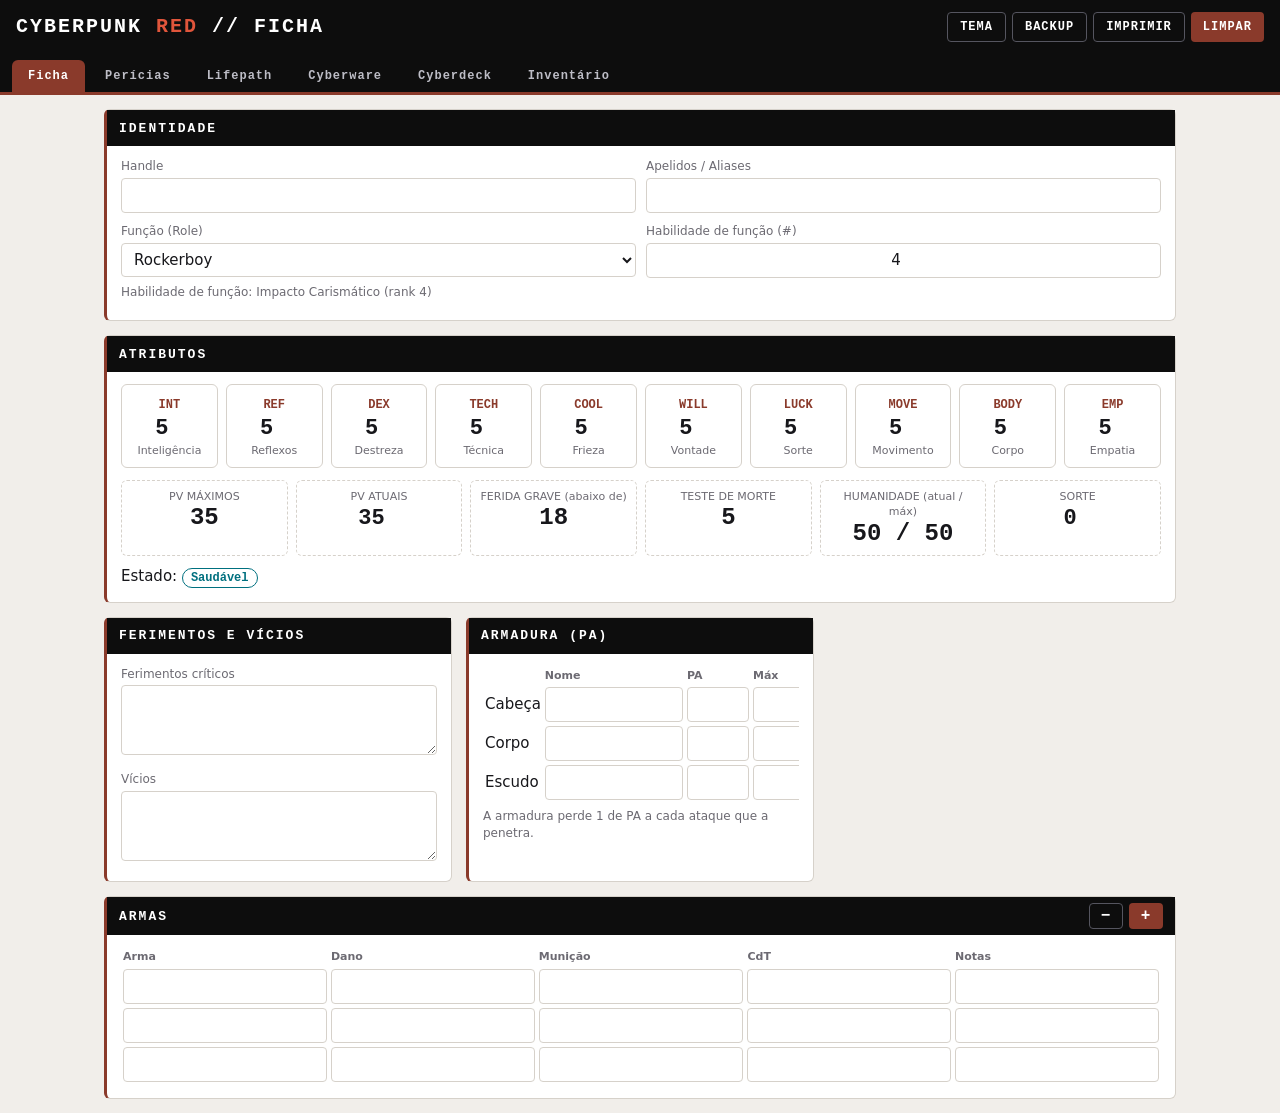
==== index.html @ d48b3d5f "Rename ficha-cpr.html to index.html" ====
<!DOCTYPE html>
<html lang="pt-BR">
<head>
<meta charset="utf-8">
<meta name="viewport" content="width=device-width, initial-scale=1, viewport-fit=cover">
<title>Ficha Cyberpunk RED</title>
<style>
:root{--bg:#f1eeea;--panel:#fff;--ink:#17171b;--mute:#6c6a72;--line:#d6d1ca;--acc:#8a3a2b;--acc2:#00707f;--warn:#a85f00;--hdr:#0d0d0d;box-sizing:border-box;padding-top:env(safe-area-inset-top,0px);padding-bottom:env(safe-area-inset-bottom,0px)}
@media (prefers-color-scheme:dark){:root:not([data-theme="light"]){--bg:#0c0c11;--panel:#15151d;--ink:#ecebf3;--mute:#8e8da1;--line:#2c2c3b;--acc:#e0553b;--acc2:#19e3ff;--warn:#ffb020;color-scheme:dark}}
:root[data-theme="dark"]{--bg:#0c0c11;--panel:#15151d;--ink:#ecebf3;--mute:#8e8da1;--line:#2c2c3b;--acc:#e0553b;--acc2:#19e3ff;--warn:#ffb020;color-scheme:dark}
*{box-sizing:border-box}
html{scroll-padding-top:env(safe-area-inset-top,0px)}
body{margin:0;background:var(--bg);color:var(--ink);font:15px/1.4 system-ui,-apple-system,"Segoe UI",Roboto,sans-serif}
body::before{content:"";position:fixed;inset:0 0 auto;height:env(safe-area-inset-top,0px);background:var(--hdr);z-index:20}
header{display:flex;flex-wrap:wrap;gap:10px;align-items:center;justify-content:space-between;padding:12px 16px;background:var(--hdr);color:#fff}
h1{margin:0;font:800 20px/1 "Courier New",monospace;letter-spacing:2px;text-transform:uppercase}h1 b{color:#e0553b}
nav{position:sticky;top:env(safe-area-inset-top,0px);z-index:10;display:flex;gap:4px;overflow-x:auto;padding:6px 12px 0;background:var(--hdr);border-bottom:3px solid var(--acc)}
nav button{background:transparent;color:#bdbdc6;border-radius:6px 6px 0 0;padding:9px 16px;white-space:nowrap;border:0}
nav button.on{background:var(--acc);color:#fff}
main{max-width:1100px;margin:0 auto;padding:14px}
.tab{display:none;gap:14px;grid-template-columns:repeat(auto-fit,minmax(300px,1fr))}.tab.on{display:grid}
section{background:var(--panel);border:1px solid var(--line);border-left:3px solid var(--acc);border-radius:6px;padding:14px;min-width:0}
.wide{grid-column:1/-1}
.hd{margin:-14px -14px 12px;padding:6px 12px;background:var(--hdr);color:#fff;display:flex;justify-content:space-between;align-items:center;min-height:36px}
h2{margin:0;font:700 13px "Courier New",monospace;letter-spacing:2px;text-transform:uppercase}
h3{margin:0 0 4px;font:700 12px "Courier New",monospace;color:var(--acc);text-transform:uppercase;letter-spacing:1px}
input,select,textarea{width:100%;background:transparent;color:var(--ink);border:1px solid var(--line);border-radius:4px;padding:6px 8px;font:inherit;min-width:0}
input:focus,select:focus,textarea:focus{outline:2px solid var(--acc2)}
input[type=number]{text-align:center;padding:6px 2px}
textarea{min-height:80px;resize:vertical}
label{display:block;font-size:12px;color:var(--mute);margin-bottom:3px}
.g{display:grid;gap:10px}.g2{grid-template-columns:1fr 1fr}.g4{grid-template-columns:repeat(auto-fit,minmax(130px,1fr))}
.lp{display:grid;grid-template-columns:repeat(3,1fr);gap:10px}
.stats{display:grid;grid-template-columns:repeat(auto-fill,minmax(88px,1fr));gap:8px}
.stat{border:1px solid var(--line);border-radius:6px;padding:8px;text-align:center}
.stat input{font:700 22px "Courier New",monospace;border:0;padding:2px}
.stat span{font-size:11px;color:var(--mute);display:block}
.stat b{font:700 12px "Courier New",monospace;color:var(--acc)}
.der{display:grid;grid-template-columns:repeat(auto-fit,minmax(120px,1fr));gap:8px;margin-top:12px}
.box{border:1px dashed var(--line);border-radius:6px;padding:8px;text-align:center}
.box em{display:block;font:700 24px "Courier New",monospace;font-style:normal}
.box small{color:var(--mute);font-size:11px;display:block}
.box input{font:700 22px "Courier New",monospace;border:0;padding:2px}
.state{display:inline-block;padding:2px 8px;border-radius:99px;font:700 12px "Courier New",monospace;border:1px solid currentColor}
.ok{color:var(--acc2)}.hurt{color:var(--warn)}.dead{color:var(--acc)}
.skills{columns:300px;column-gap:20px}
.cat{break-inside:avoid;margin-bottom:14px}
.sk{display:grid;grid-template-columns:1fr 42px 42px 42px 38px;gap:4px;align-items:center;margin-bottom:3px}
.sk.sh{font-size:10px;color:var(--mute);text-align:center;font-style:normal}.sk.sh i{font-style:normal}
.nm{display:flex;gap:4px;align-items:center;font-size:13px;min-width:0}.nm input{padding:3px 6px}
.sk input,.sk select{padding:3px 0;font-size:13px}
.sk b{font:700 11px "Courier New",monospace;color:var(--mute);text-align:center}
.sk output{font:700 14px "Courier New",monospace;text-align:center;color:var(--acc2)}
.gh{font-weight:700;font-size:13px;margin:6px 0 2px}
table{width:100%;border-collapse:collapse}td{padding:2px}th{font-size:11px;color:var(--mute);text-align:left;font-weight:600;padding:2px}
td.q{width:1%}td.q input{width:62px}
.tw{overflow-x:auto}
button{background:var(--acc);color:#fff;border:0;border-radius:4px;padding:7px 12px;font:700 12px "Courier New",monospace;letter-spacing:1px;cursor:pointer}
button.alt{background:transparent;color:inherit;border:1px solid #55555f}
.bar,.pm{display:flex;gap:6px;flex-wrap:wrap}.pm button{width:34px;padding:4px 0;font-size:16px;line-height:1}
.note{font-size:12px;color:var(--mute);margin:6px 0}
#io{max-width:1100px;margin:14px auto 0;padding:0 14px}
@media (max-width:700px){.lp{grid-template-columns:1fr}.lp>*{grid-column:auto!important}}
@media print{header .bar,nav,#io,.pm{display:none}.tab{display:grid}body{background:#fff;color:#000}section{break-inside:avoid}}
</style>
</head>
<body>
<header><h1>Cyberpunk <b>RED</b> // Ficha</h1>
<div class="bar"><button class="alt" id="bTheme">TEMA</button><button class="alt" id="bIO">BACKUP</button><button class="alt" onclick="print()">IMPRIMIR</button><button id="bReset">LIMPAR</button></div></header>
<nav id="tabs"></nav>
<div id="io" hidden><section><div class="hd"><h2>Backup (JSON)</h2></div>
<textarea id="json" spellcheck="false" placeholder="Clique em Gerar e copie o texto para guardar, ou cole um backup aqui e clique em Importar."></textarea>
<div class="bar" style="margin-top:8px"><button id="bExp">GERAR</button><button id="bImp">IMPORTAR</button></div>
<p class="note">A ficha é salva sozinha neste navegador. Use o backup para levar a ficha a outro aparelho.</p></section></div>
<main id="main"></main>

<script>
const $=id=>document.getElementById(id);
const F=(id,l,t="")=>`<div><label for="${id}">${l}</label><input id="${id}" ${t}></div>`;
const T=(id,l,h=80,s=1)=>`<div style="grid-column:span ${s}"><label for="${id}">${l}</label><textarea id="${id}" style="min-height:${h}px"></textarea></div>`;
const PM=k=>`<div class="pm"><button class="alt" data-l="${k}" data-d="-1" title="Remover última linha">−</button><button data-l="${k}" data-d="1" title="Adicionar linha">+</button></div>`;
const SEC=(t,b,x="",c="")=>`<section class="${c}"><div class="hd"><h2>${t}</h2>${x}</div>${b}</section>`;
const lst=k=>`<div class="tw"><table id="${k}"></table></div>`;
const NUM='type="number"';

const ST=[["INT","Inteligência"],["REF","Reflexos"],["DEX","Destreza"],["TECH","Técnica"],["COOL","Frieza"],["WILL","Vontade"],["LUCK","Sorte"],["MOVE","Movimento"],["BODY","Corpo"],["EMP","Empatia"]];
const ROLES={"Rockerboy":"Impacto Carismático","Solo":"Consciência de Combate","Netrunner":"Interface","Tech":"Fabricante","Medtech":"Medicina","Media":"Credibilidade","Exec":"Trabalho em Equipe","Lawman":"Apoio","Fixer":"Operador","Nomad":"Moto"};
const LISTS={
 weap:[["n","Arma"],["d","Dano"],["m","Munição"],["r","CdT"],["o","Notas"]],
 inv:[["n","Item"],["q","Qtd",1],["o","Notas"]],
 deck:[["n","Programa / Hardware"],["a","ATK",1],["d","DEF",1],["r","REZ",1],["c","Classe"]],
 cy:[["n","Implante"],["h","Perda",1]]
};
const CG=["Cyberolho (D)","Cyberolho (E)","Neural Link","Suíte de Cyberáudio","Cyberbraço / mão (D)","Cyberbraço / mão (E)","Interno","Cyberperna / pé (D)","Cyberperna / pé (E)","Externo","Fashionware","Borgware"];
const CNT={weap:3,inv:6,deck:6};CG.forEach((_,i)=>CNT["cy"+i]=2);
const LK=k=>LISTS[k.startsWith("cy")?"cy":k];
// ★ = básica, + = custo x2, @ = título de grupo, ~ = linha com nome editável
const SK=[
["Percepção",["Concentração:WILL*","Ocultar/Revelar Objeto:INT","Leitura Labial:INT","Percepção:INT*","Rastreamento:INT"]],
["Corpo",["Atletismo:DEX*","Contorcionismo:DEX","Dança:DEX","Resistência:WILL","Resistir a Tortura/Drogas:WILL","Furtividade:DEX*"]],
["Controle",["Dirigir Veículo Terrestre:REF","Pilotar Veículo Aéreo:REF+","Pilotar Veículo Marítimo:REF","Montaria:REF"]],
["Educação",["Contabilidade:INT","Trato com Animais:INT","Burocracia:INT","Negócios:INT","Composição:INT","Criminologia:INT","Criptografia:INT","Dedução:INT","Educação:INT*","Jogatina:INT","Pesquisa em Biblioteca:INT","Tática:INT","Sobrevivência:INT","@Idioma","~Gíria de rua:INT*","~:INT","~:INT","@Especialista Local","~Sua região:INT*","~:INT","~:INT","@Ciência","~:INT","~:INT"]],
["Combate",["Briga:DEX*","Evasão:DEX*","Arma Branca:DEX","@Artes Marciais ×2","~:DEX","~:DEX"]],
["Atuação",["Atuação:COOL","@Tocar Instrumento","~:TECH","~:TECH"]],
["Armas à Distância",["Arquearia:REF","Fogo Automático:REF+","Pistola:REF","Armas Pesadas:REF+","Fuzil/Espingarda:REF"]],
["Social",["Suborno:COOL","Conversação:EMP*","Percepção Humana:EMP*","Interrogatório:COOL","Persuasão:COOL*","Aparência Pessoal:COOL","Vida Urbana:COOL","Comércio:COOL","Moda e Estilo:COOL"]],
["Técnica",["Tecnologia Aérea:TECH","Tecnologia Básica:TECH","Cibertecnologia:TECH","Demolições:TECH+","Eletrônica/Segurança:TECH+","Primeiros Socorros:TECH*","Falsificação:TECH","Tecnologia Terrestre:TECH","Pintura/Desenho/Escultura:TECH","Paramédico:TECH+","Fotografia/Filme:TECH","Arrombar Fechaduras:TECH","Furtar:TECH","Tecnologia Marítima:TECH","Tecnologia de Armas:TECH"]]
];
let n=0;
const lvmd=(i,v)=>`<input id="lv${i}" ${NUM} min="0" max="10" value="${v}"><input id="md${i}" ${NUM} value="0">`;
const row=s=>{
  if(s[0]==="@")return `<div class="gh">${s.slice(1)}</div>`;
  const ed=s[0]==="~";if(ed)s=s.slice(1);
  const [nm,r]=s.split(":"),a=r.replace(/[*+]/g,""),st=r.includes("*"),x2=r.includes("+"),i=n++;
  const name=ed?`<input id="nm${i}" value="${nm}" placeholder="nome…">`:`${nm}${x2?" <small>×2</small>":""}`;
  return `<div class="sk" data-a="${a}"><div class="nm">${st?"★ ":""}${name}</div>${lvmd(i,st?2:0)}<b>${a}</b><output>0</output></div>`;
};
const SEL="INT REF DEX TECH COOL WILL EMP BODY".split(" ");
const crow=()=>{const i=n++;return `<div class="sk" data-a=""><div class="nm"><input id="nm${i}" placeholder="Perícia personalizada"></div>${lvmd(i,0)}<select id="st${i}">${SEL.map(s=>`<option>${s}</option>`).join("")}</select><output>0</output></div>`};
const SH=`<div class="sk sh"><span></span><i>NÍV</i><i>MOD</i><i>ATR</i><i>BASE</i></div>`;

const LP=[["lp_origem","Origens Culturais"],["lp_pers","Personalidade",2],["lp_roupa","Roupas e Cabelo",2],["lp_valor","O que mais valoriza"],["lp_sent","Sentimentos sobre as Pessoas"],["lp_pessoa","Pessoa mais valorizada"],["lp_posse","Posse mais valorizada"],["lp_fam","Origem Familiar"],["lp_inf","Ambiente da Infância"],["lp_crise","Crise Familiar"],["lp_meta","Objetivos de Vida"],["lp_amor","Casos de Amor Trágicos",2]];
const KC=[["kc_amigos","Amigos"],["kc_inim","Inimigos"],["kc_porque","Por quê?"],["kc_role","Lifepath da Função",2],["kc_lancar","O que podem lançar contra você?"],["kc_rep","Reputação e Eventos"],["kc_imp","Aprimoramento"]];
const lpHtml=a=>`<div class="lp">${a.map(([id,l,s])=>T(id,l,70,s||1)).join("")}</div>`;
const box=(l,v)=>`<div class="box"><small>${l}</small>${v}</div>`;

const P={};
P.ficha=SEC("Identidade",`<div class="g g2">${F("nome","Handle")}${F("alias","Apelidos / Aliases")}<div><label for="role">Função (Role)</label><select id="role">${Object.keys(ROLES).map(r=>`<option>${r}</option>`).join("")}</select></div>${F("rank","Habilidade de função (#)",NUM+' min="1" max="10" value="4"')}</div><p class="note" id="roleAb"></p>`,"","wide")
+SEC("Atributos",`<div class="stats">${ST.map(([k,t])=>`<div class="stat"><b>${k}</b><input id="s_${k}" ${NUM} min="1" max="${k==="MOVE"?10:8}" value="5"><span>${t}</span></div>`).join("")}</div>
<div class="der">${box("PV MÁXIMOS",'<em id="hpMax">0</em>')}${box("PV ATUAIS",`<input id="hp" ${NUM} value="0">`)}${box("FERIDA GRAVE (abaixo de)",'<em id="hurt">0</em>')}${box("TESTE DE MORTE",'<em id="death">0</em>')}${box("HUMANIDADE (atual / máx)",'<em id="hum">0</em>')}${box("SORTE",`<input id="luck" ${NUM} value="0">`)}</div>
<p style="margin:10px 0 0">Estado: <span class="state ok" id="state">—</span></p>`,"","wide")
+SEC("Ferimentos e Vícios",`<div class="g">${T("crit","Ferimentos críticos",70)}${T("addic","Vícios",70)}</div>`)
+SEC("Armadura (PA)",`<div class="tw"><table style="min-width:400px"><tr><th></th><th>Nome</th><th>PA</th><th>Máx</th><th>Penal.</th></tr>${[["ah","Cabeça"],["ab","Corpo"],["as","Escudo"]].map(([r,t])=>`<tr><td>${t}</td><td><input id="${r}_n"></td>${["c","m","p"].map(c=>`<td class="q"><input id="${r}_${c}" ${NUM}></td>`).join("")}</tr>`).join("")}</table></div><p class="note">A armadura perde 1 de PA a cada ataque que a penetra.</p>`)
+SEC("Armas",lst("weap"),PM("weap"),"wide");
P.pericias=SEC("Perícias",`<p class="note">★ básica (nível inicial 2) · ×2 custa o dobro de IP · BASE = atributo + nível + mod.</p><div class="skills">${SK.map(([c,l])=>`<div class="cat"><h3>${c}</h3>${SH}${l.map(row).join("")}</div>`).join("")}<div class="cat"><h3>Personalizadas</h3>${SH}${Array.from({length:8},crow).join("")}</div></div>`,"","wide");
P.lifepath=SEC("Lifepath",lpHtml(LP),"","wide")+SEC("Companheiros e Carreira",lpHtml(KC),"","wide");
P.cyber=SEC("Humanidade",`<div class="der" style="margin:0">${box("HUMANIDADE MÁX",'<em id="hmax">0</em>')}${box("PERDA TOTAL",'<em id="loss">0</em>')}${box("HUMANIDADE ATUAL",'<em id="hcur">0</em>')}${box("EMP EFETIVA",'<em id="empEf">0</em>')}</div><p class="note">EMP efetiva = Humanidade atual ÷ 10 (arredondada para baixo). Use + e − para criar mais linhas em cada região.</p>`,"","wide")
+CG.map((t,i)=>SEC(t,lst("cy"+i),PM("cy"+i))).join("");
P.deck=SEC("Cyberdeck",`<div class="g g4">${F("dk_n","Modelo")}${F("dk_p","Slots de programa",NUM)}${F("dk_h","Slots de hardware",NUM)}${F("dk_u","Slots universais",NUM)}</div>`,"","wide")
+SEC("Programas / Hardware",lst("deck"),PM("deck"),"wide");
P.inv=SEC("Meus Pertences",`<div class="g g4">${F("casa","Moradia")}${F("aluguel","Aluguel")}${F("estilo","Estilo de vida")}${F("eb","Eurodólares (eb)",NUM)}${F("ip","Pontos de Aprimoramento (IP)",NUM)}${F("rep","Reputação",NUM)}</div><div style="margin-top:10px">${T("moda","Moda",60)}</div>`,"","wide")
+SEC("Inventário",lst("inv"),PM("inv"),"wide");

const TABS=[["ficha","Ficha"],["pericias","Perícias"],["lifepath","Lifepath"],["cyber","Cyberware"],["deck","Cyberdeck"],["inv","Inventário"]];
$("tabs").innerHTML=TABS.map(([k,t])=>`<button data-t="${k}">${t}</button>`).join("");
$("main").innerHTML=TABS.map(([k])=>`<div class="tab" id="tab_${k}">${P[k]}</div>`).join("");
let TAB="ficha";
function show(t){TAB=t;TABS.forEach(([k])=>{$("tab_"+k).classList.toggle("on",k===t);document.querySelector(`[data-t="${k}"]`).classList.toggle("on",k===t)})}

function renderList(k){
  const L=LK(k),keep={};
  document.querySelectorAll("#"+k+" input").forEach(e=>keep[e.id]=e.value);
  let h="<tr>"+L.map(c=>`<th>${c[1]}</th>`).join("")+"</tr>";
  for(let i=0;i<CNT[k];i++)h+="<tr>"+L.map(c=>`<td${c[2]?' class="q"':""}><input id="${k}_${i}_${c[0]}"${c[2]?' type="number" min="0"':""}${c[0]==="h"?' class="hl"':""}></td>`).join("")+"</tr>";
  $(k).innerHTML=h;
  for(const id in keep){const e=$(id);if(e)e.value=keep[id]}
}
Object.keys(CNT).forEach(renderList);

const val=id=>+$(id).value||0;
function calc(){
  const body=val("s_BODY"),will=val("s_WILL"),emp=val("s_EMP");
  const hp=10+5*Math.ceil((body+will)/2),hurt=Math.ceil(hp/2);
  let loss=0;document.querySelectorAll(".hl").forEach(e=>loss+=+e.value||0);
  const hmax=emp*10,hcur=Math.max(0,hmax-loss);
  $("hpMax").textContent=hp;$("hurt").textContent=hurt;$("death").textContent=body;
  $("hum").textContent=hcur+" / "+hmax;
  $("hmax").textContent=hmax;$("loss").textContent=loss;$("hcur").textContent=hcur;$("empEf").textContent=Math.floor(hcur/10);
  const cur=$("hp").value===""?hp:val("hp");let t="Saudável",c="ok";
  if(cur<=0){t="Mortalmente ferido (teste de morte)";c="dead"}
  else if(cur<hurt){t="Gravemente ferido (−2 em todas as ações)";c="hurt"}
  else if(cur<hp){t="Ferido"}
  $("state").textContent=t;$("state").className="state "+c;
  document.querySelectorAll(".sk:not(.sh)").forEach(r=>{
    const x=r.querySelectorAll("input[type=number]"),s=r.querySelector("select"),a=s?s.value:r.dataset.a;
    r.querySelector("output").textContent=val("s_"+a)+(+x[0].value||0)+(+x[1].value||0);
  });
  $("roleAb").textContent="Habilidade de função: "+ROLES[$("role").value]+" (rank "+val("rank")+")";
}

const KEY="cpr_ficha_v2";
const dump=()=>{const d={};document.querySelectorAll("input[id],select[id],textarea[id]").forEach(e=>{if(e.id!=="json")d[e.id]=e.value});d.__n=CNT;d.__t=TAB;return d};
function save(){try{localStorage.setItem(KEY,JSON.stringify(dump()))}catch(e){}}
function load(d){
  if(d.__n){for(const k in CNT)if(Number.isInteger(d.__n[k]))CNT[k]=Math.max(0,Math.min(40,d.__n[k]));Object.keys(CNT).forEach(renderList)}
  for(const k in d){const e=$(k);if(e&&k!=="json"&&typeof d[k]==="string")e.value=d[k]}
  if(typeof d.__t==="string"&&$("tab_"+d.__t))show(d.__t);
}
show("ficha");
try{const raw=localStorage.getItem(KEY)||localStorage.getItem("cpr_ficha_v1");if(raw)load(JSON.parse(raw))}catch(e){}
if(!$("hp").value||$("hp").value==="0"){calc();$("hp").value=$("hpMax").textContent}
calc();

document.addEventListener("input",()=>{calc();save()});
document.addEventListener("click",ev=>{
  const t=ev.target.closest("button[data-t]");
  if(t){show(t.dataset.t);save();scrollTo(0,0);return}
  const b=ev.target.closest("button[data-l]");if(!b)return;
  const k=b.dataset.l,d=+b.dataset.d,L=LK(k);
  if(d<0&&CNT[k]>0){const last=CNT[k]-1;if(L.some(c=>$(`${k}_${last}_${c[0]}`).value!=="")&&!confirm("Remover a última linha? Os dados dela serão apagados."))return}
  CNT[k]=Math.max(0,Math.min(40,CNT[k]+d));renderList(k);calc();save();
});
$("bIO").onclick=()=>{$("io").hidden=!$("io").hidden};
$("bExp").onclick=()=>{$("json").value=JSON.stringify(dump());$("json").select()};
$("bImp").onclick=()=>{try{load(JSON.parse($("json").value));calc();save()}catch(e){alert("JSON inválido.")}};
$("bReset").onclick=()=>{if(confirm("Apagar toda a ficha?")){try{localStorage.removeItem(KEY);localStorage.removeItem("cpr_ficha_v1")}catch(e){}location.reload()}};
$("bTheme").onclick=()=>{const r=document.documentElement,dark=getComputedStyle(r).getPropertyValue("--bg").trim()==="#0c0c11";r.dataset.theme=dark?"light":"dark"};
</script>
</body>
</html>
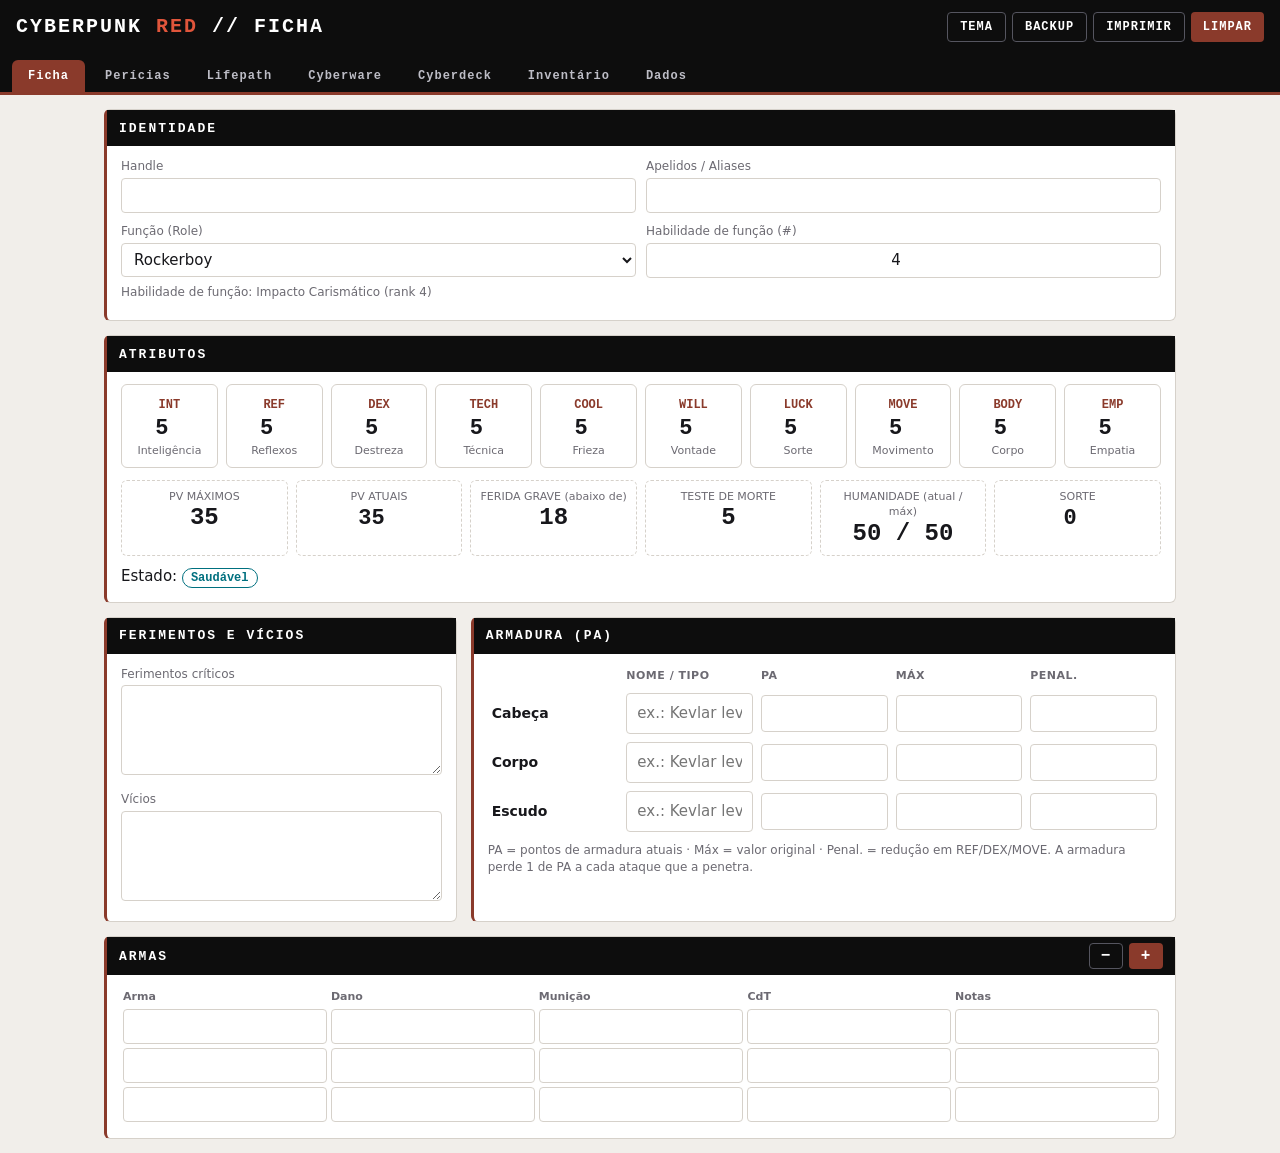
==== commit f0ff456b: "Update index.html" ====
--- a/index.html
+++ b/index.html
@@ -61,7 +61,72 @@
 .note{font-size:12px;color:var(--mute);margin:6px 0}
 #io{max-width:1100px;margin:14px auto 0;padding:0 14px}
 @media (max-width:700px){.lp{grid-template-columns:1fr}.lp>*{grid-column:auto!important}}
-@media print{header .bar,nav,#io,.pm{display:none}.tab{display:grid}body{background:#fff;color:#000}section{break-inside:avoid}}
+
+/* ===== Ficha: ferimentos + armadura ===== */
+.row2{grid-column:1/-1;display:grid;grid-template-columns:minmax(260px,1fr) minmax(0,2fr);gap:14px;align-items:stretch}
+.arm{min-width:460px;table-layout:fixed}
+.arm th{padding:2px 4px 6px;font-size:11px;letter-spacing:.5px;text-transform:uppercase}
+.arm td{padding:4px}
+.arm td:first-child{width:84px;font-weight:700;font-size:14px}
+.arm td.q{width:96px}.arm td.q input{width:100%;font:700 15px "Courier New",monospace}
+.arm input{padding:9px 10px}
+/* ===== Cyberware: corpo ===== */
+.hbar{height:8px;border-radius:99px;background:var(--line);overflow:hidden;margin-top:12px}
+.hbar i{display:block;height:100%;width:100%;background:linear-gradient(90deg,var(--acc),var(--acc2));transition:width .3s}
+#hState{margin:8px 0 0;font:700 12px "Courier New",monospace;letter-spacing:1px}
+.stage{grid-column:1/-1;position:relative;display:grid;grid-template-columns:minmax(0,1fr) 400px minmax(0,1fr);gap:26px;align-items:stretch;padding:18px;border:1px solid #2c2c3b;border-left:3px solid #e0553b;border-radius:6px;background:radial-gradient(ellipse at 50% 38%,#24121a 0,#09090e 58%,#050507 100%);--panel:#12121a;--ink:#ecebf3;--mute:#8e8da1;--line:#2c2c3b;--acc:#e0553b;--acc2:#19e3ff;--warn:#ffb020;color:var(--ink);color-scheme:dark;overflow:hidden}
+.stage::before{content:"";position:absolute;inset:0;background:repeating-linear-gradient(0deg,rgba(25,227,255,.035) 0 1px,transparent 1px 4px);pointer-events:none}
+.stage .tag{position:absolute;left:14px;top:8px;font:700 10px "Courier New",monospace;letter-spacing:2px;color:#19e3ff;opacity:.6}
+#cyLines{position:absolute;inset:0;width:100%;height:100%;pointer-events:none;z-index:1}
+#cyLines .ln{fill:none;stroke:#19e3ff;stroke-opacity:.28;stroke-width:1.2;stroke-dasharray:4 3}
+#cyLines .ln.on{stroke-opacity:.95;stroke-dasharray:none}
+#cyLines circle{fill:#19e3ff;fill-opacity:.35}#cyLines .on+circle{fill-opacity:1}
+.cycol{display:flex;flex-direction:column;justify-content:space-between;gap:12px;position:relative;z-index:2}
+.fig{position:relative;align-self:center;width:100%;aspect-ratio:462/720}
+.fig img{width:100%;height:100%;display:block;mix-blend-mode:screen;user-select:none;-webkit-user-drag:none}
+.dot{position:absolute;transform:translate(-50%,-50%);width:20px;height:20px;border-radius:50%;background:rgba(5,5,9,.75);border:1.5px solid #19e3ff;color:#19e3ff;font:700 11px "Courier New",monospace;font-style:normal;display:grid;place-items:center;z-index:3;opacity:.75}
+.dot.on{background:#19e3ff;color:#000;opacity:1;box-shadow:0 0 12px #19e3ff;animation:pulse 2.2s infinite}
+@keyframes pulse{50%{box-shadow:0 0 3px #19e3ff}}
+.cyc{padding:10px}.cyc .hd{margin:-10px -10px 8px}
+.cyc.on{border-color:#19e3ff55}
+.hr{display:flex;align-items:center;gap:8px;flex-shrink:0}
+.cyc h2{letter-spacing:1px;white-space:nowrap}
+.sub{font:700 12px "Courier New",monospace;color:var(--warn)}
+h2 .n{display:inline-grid;place-items:center;width:20px;height:20px;border-radius:50%;background:#19e3ff;color:#000;margin-right:8px;font-size:11px;letter-spacing:0}
+.cyb{grid-column:1/-1;display:grid;grid-template-columns:repeat(auto-fit,minmax(250px,1fr));gap:14px}
+.cyb section,.cyc{min-width:0}
+/* ===== Dados ===== */
+.res{display:flex;gap:20px;align-items:center;flex-wrap:wrap;min-height:110px}
+.res .big{font:800 58px/1 "Courier New",monospace;color:var(--acc2);min-width:90px;text-align:center}
+.res .big.bad{color:var(--acc)}.res .big.crit{color:var(--warn)}
+.res .info{flex:1;min-width:220px}
+.res .lbl{font:700 13px "Courier New",monospace;letter-spacing:1px;text-transform:uppercase;color:var(--mute)}
+.res .ver{display:inline-block;margin:6px 0;padding:3px 10px;border-radius:99px;border:1px solid currentColor;font:700 12px "Courier New",monospace}
+.res .ver.good{color:var(--acc2)}.res .ver.bad{color:var(--acc)}.res .ver.crit{color:var(--warn)}
+.res .det{font-size:13px;color:var(--mute);margin-top:4px}
+.res .anim{animation:flash .5s}
+.die{display:inline-grid;place-items:center;min-width:34px;height:34px;padding:0 4px;border:1.5px solid var(--acc2);border-radius:6px;font:700 16px "Courier New",monospace;margin:2px;animation:pop .35s both}
+.die.six{border-color:var(--warn);color:var(--warn)}.die.neg{border-color:var(--acc);color:var(--acc)}
+@keyframes pop{from{transform:scale(.3) rotate(-60deg);opacity:0}to{transform:none;opacity:1}}
+@keyframes flash{from{opacity:.2;transform:translateY(4px)}to{opacity:1;transform:none}}
+@media (prefers-reduced-motion:reduce){.die,.res .anim,.dot.on{animation:none}}
+.g3{grid-template-columns:repeat(3,1fr)}
+.chips{display:flex;flex-wrap:wrap;gap:5px;margin:8px 0}
+.chips button{padding:4px 8px;font-size:11px}
+.rbtn{width:100%;padding:11px;font-size:14px;margin-top:6px}
+#dr_log{list-style:none;margin:0;padding:0;max-height:260px;overflow:auto;font-size:13px}
+#dr_log li{padding:5px 0;border-bottom:1px solid var(--line)}
+#dr_log time{color:var(--mute);font:11px "Courier New",monospace;margin-right:8px}
+#dr_log li.good b{color:var(--acc2)}#dr_log li.bad b{color:var(--acc)}#dr_log li.crit b{color:var(--warn)}
+@media (max-width:1000px){
+ .stage{grid-template-columns:1fr 1fr;gap:12px}
+ .fig{order:-1;grid-column:1/-1;max-width:320px;margin:0 auto}
+ #cyLines{display:none}
+ .cycol{display:contents}
+}
+@media (max-width:800px){.row2{grid-template-columns:1fr}}
+@media (max-width:560px){.stage{grid-template-columns:1fr}.g3{grid-template-columns:1fr 1fr 1fr}}
+@media print{#tab_dados{display:none!important}.stage{break-inside:avoid}header .bar,nav,#io,.pm{display:none}.tab{display:grid}body{background:#fff;color:#000}section{break-inside:avoid}}
 </style>
 </head>
 <body>
@@ -129,23 +194,54 @@
 +SEC("Atributos",`<div class="stats">${ST.map(([k,t])=>`<div class="stat"><b>${k}</b><input id="s_${k}" ${NUM} min="1" max="${k==="MOVE"?10:8}" value="5"><span>${t}</span></div>`).join("")}</div>
 <div class="der">${box("PV MÁXIMOS",'<em id="hpMax">0</em>')}${box("PV ATUAIS",`<input id="hp" ${NUM} value="0">`)}${box("FERIDA GRAVE (abaixo de)",'<em id="hurt">0</em>')}${box("TESTE DE MORTE",'<em id="death">0</em>')}${box("HUMANIDADE (atual / máx)",'<em id="hum">0</em>')}${box("SORTE",`<input id="luck" ${NUM} value="0">`)}</div>
 <p style="margin:10px 0 0">Estado: <span class="state ok" id="state">—</span></p>`,"","wide")
-+SEC("Ferimentos e Vícios",`<div class="g">${T("crit","Ferimentos críticos",70)}${T("addic","Vícios",70)}</div>`)
-+SEC("Armadura (PA)",`<div class="tw"><table style="min-width:400px"><tr><th></th><th>Nome</th><th>PA</th><th>Máx</th><th>Penal.</th></tr>${[["ah","Cabeça"],["ab","Corpo"],["as","Escudo"]].map(([r,t])=>`<tr><td>${t}</td><td><input id="${r}_n"></td>${["c","m","p"].map(c=>`<td class="q"><input id="${r}_${c}" ${NUM}></td>`).join("")}</tr>`).join("")}</table></div><p class="note">A armadura perde 1 de PA a cada ataque que a penetra.</p>`)
++`<div class="row2">`+SEC("Ferimentos e Vícios",`<div class="g">${T("crit","Ferimentos críticos",90)}${T("addic","Vícios",90)}</div>`)
++SEC("Armadura (PA)",`<div class="tw"><table class="arm"><tr><th></th><th>Nome / Tipo</th><th>PA</th><th>Máx</th><th>Penal.</th></tr>${[["ah","Cabeça"],["ab","Corpo"],["as","Escudo"]].map(([r,t])=>`<tr><td>${t}</td><td><input id="${r}_n" placeholder="ex.: Kevlar leve"></td>${["c","m","p"].map(c=>`<td class="q"><input id="${r}_${c}" ${NUM}></td>`).join("")}</tr>`).join("")}</table></div><p class="note">PA = pontos de armadura atuais · Máx = valor original · Penal. = redução em REF/DEX/MOVE. A armadura perde 1 de PA a cada ataque que a penetra.</p>`)+`</div>`
 +SEC("Armas",lst("weap"),PM("weap"),"wide");
 P.pericias=SEC("Perícias",`<p class="note">★ básica (nível inicial 2) · ×2 custa o dobro de IP · BASE = atributo + nível + mod.</p><div class="skills">${SK.map(([c,l])=>`<div class="cat"><h3>${c}</h3>${SH}${l.map(row).join("")}</div>`).join("")}<div class="cat"><h3>Personalizadas</h3>${SH}${Array.from({length:8},crow).join("")}</div></div>`,"","wide");
 P.lifepath=SEC("Lifepath",lpHtml(LP),"","wide")+SEC("Companheiros e Carreira",lpHtml(KC),"","wide");
-P.cyber=SEC("Humanidade",`<div class="der" style="margin:0">${box("HUMANIDADE MÁX",'<em id="hmax">0</em>')}${box("PERDA TOTAL",'<em id="loss">0</em>')}${box("HUMANIDADE ATUAL",'<em id="hcur">0</em>')}${box("EMP EFETIVA",'<em id="empEf">0</em>')}</div><p class="note">EMP efetiva = Humanidade atual ÷ 10 (arredondada para baixo). Use + e − para criar mais linhas em cada região.</p>`,"","wide")
-+CG.map((t,i)=>SEC(t,lst("cy"+i),PM("cy"+i))).join("");
+const BODY_IMG="[data-uri]";
+// [índice em CG, lado, x%, y% na imagem]
+const BP=[[2,"L",50,3.5],[0,"L",46,8.6],[4,"L",24,32],[7,"L",38,63],[3,"R",59,11],[1,"R",54,8.6],[5,"R",75,33],[8,"R",62,63]];
+const CGS={0:"Cyberolho (D)",1:"Cyberolho (E)",2:"Neural Link",3:"Cyberáudio",4:"Cyberbraço (D)",5:"Cyberbraço (E)",7:"Cyberperna (D)",8:"Cyberperna (E)"};
+const cyCard=(i,n)=>{const k="cy"+i;return `<section class="cyc" data-k="${k}"><div class="hd"><h2><b class="n">${n}</b>${CGS[i]}</h2><span class="hr"><span class="sub" id="sub_${k}"></span>${PM(k)}</span></div>${lst(k)}</section>`};
+const cyCol=s=>`<div class="cycol ${s}">${BP.map((p,n)=>p[1]===s?cyCard(p[0],n+1):"").join("")}</div>`;
+P.cyber=SEC("Humanidade",`<div class="der" style="margin:0">${box("HUMANIDADE MÁX",'<em id="hmax">0</em>')}${box("PERDA TOTAL",'<em id="loss">0</em>')}${box("HUMANIDADE ATUAL",'<em id="hcur">0</em>')}${box("EMP EFETIVA",'<em id="empEf">0</em>')}</div><div class="hbar"><i id="hbar"></i></div><p id="hState" class="ok"></p><p class="note">EMP efetiva = Humanidade atual ÷ 10 (arredondada para baixo). Use + e − para criar mais linhas em cada região. Pontos acesos no corpo = região com implantes.</p>`,"","wide")
++`<div class="stage" id="cyStage"><span class="tag">// ANATOMIA CIBERNÉTICA</span><svg id="cyLines" xmlns="http://www.w3.org/2000/svg"></svg>${cyCol("L")}<div class="fig"><img src="${BODY_IMG}" alt="Corpo humano translúcido" draggable="false">${BP.map((p,n)=>`<i class="dot" data-k="cy${p[0]}" style="left:${p[2]}%;top:${p[3]}%" title="${CG[p[0]]}">${n+1}</i>`).join("")}</div>${cyCol("R")}</div>`
++`<div class="cyb">${[6,9,10,11].map(i=>SEC(CG[i],lst("cy"+i),`<span class="hr"><span class="sub" id="sub_cy${i}"></span>${PM("cy"+i)}</span>`)).join("")}</div>`;
+
+// ===== Dados =====
+const DVS=[["Simples",9],["Cotidiano",13],["Difícil",15],["Profissional",17],["Heroico",21],["Incrível",24],["Impossível",29]];
+P.dados=SEC("Resultado",`<div class="res" id="dr_res"><div class="big" id="dr_big">—</div><div class="info"><div class="lbl" id="dr_lbl">Aguardando rolagem</div><div id="dr_ver"></div><div id="dr_dice"></div><div class="det" id="dr_det">Escolha um teste abaixo e role.</div><div id="dr_act"></div></div></div>`,"","wide")
++SEC("Teste de Perícia",`<div class="g"><div><label for="dr_sk">Perícia / Atributo (valores vêm da ficha)</label><select id="dr_sk"></select></div>
+<div class="g g3"><div><label for="dr_mod">Modificador</label><input id="dr_mod" ${NUM} value="0"></div><div><label for="dr_luck">Sorte gasta</label><input id="dr_luck" ${NUM} min="0" value="0"></div><div><label for="dr_dv">DV (opcional)</label><input id="dr_dv" ${NUM} placeholder="—"></div></div></div>
+<div class="chips">${DVS.map(([t,v])=>`<button class="alt" data-dv="${v}">${t} ${v}</button>`).join("")}<button class="alt" data-dv="">sem DV</button></div>
+<button class="rbtn" data-roll="skill">ROLAR 1d10 + BASE</button>
+<p class="note">Resultado 10 = crítico (soma outro d10). Resultado 1 = falha crítica (subtrai outro d10). Sucesso se total ≥ DV; em testes opostos, empate favorece o defensor. A Sorte gasta é descontada da ficha (+1 por ponto).</p>`)
++SEC("Iniciativa e Salvamentos",`<button class="rbtn" data-roll="init" style="margin-top:0">INICIATIVA (REF + 1d10)</button>
+<div class="g g2" style="margin-top:14px"><div><label for="dr_pen">Penalidade de Teste de Morte</label><input id="dr_pen" ${NUM} min="0" value="0"></div><div style="align-self:end"><button class="alt rbtn" data-roll="penreset" style="margin:0;color:inherit">ZERAR PENALIDADE</button></div></div>
+<button class="rbtn" data-roll="death">TESTE DE MORTE (1d10 &lt; CORPO)</button>
+<p class="note">Teste de Morte: role 1d10 + penalidade; se for menor que seu CORPO, você sobrevive. A penalidade sobe +1 a cada teste até você ser estabilizado.</p>`)
++SEC("Dano",`<div class="g"><div><label for="dr_w">Arma da ficha (preenche o nº de d6)</label><select id="dr_w"></select></div>
+<div class="g g3"><div><label for="dr_n">Qtd. de d6</label><input id="dr_n" ${NUM} min="1" max="20" value="2"></div><div><label for="dr_db">Bônus fixo</label><input id="dr_db" ${NUM} value="0"></div><div><label for="dr_sp">PA do alvo</label><input id="dr_sp" ${NUM} min="0" value="0"></div></div></div>
+<div class="chips">${[1,2,3,4,5,6].map(n=>`<button class="alt" data-n="${n}">${n}d6</button>`).join("")}</div>
+<button class="rbtn" data-roll="dmg">ROLAR DANO</button>
+<p class="note">Dois ou mais 6 = Ferimento Crítico: +5 de dano direto aos PV (só se o dano ultrapassar a armadura). A armadura perde 1 PA quando é penetrada.</p>`)
++SEC("Dados Livres",`<label for="dr_expr">Expressão (ex.: 2d6+3, 1d10, 7d6−2)</label><input id="dr_expr" value="1d10" spellcheck="false">
+<div class="chips">${["1d6","2d6","3d6","1d10","2d10","1d20","1d100"].map(x=>`<button class="alt" data-expr="${x}">${x}</button>`).join("")}</div>
+<button class="rbtn" data-roll="free">ROLAR</button>
+<p class="note">Útil para perda de Humanidade (ex.: 2d6, 7d6), cura, dano de queda, tabelas de lifepath e afins.</p>`)
++SEC("Histórico",`<ul id="dr_log"><li style="color:var(--mute)">Nenhuma rolagem ainda.</li></ul>`,`<button class="alt" id="dr_clr" style="padding:4px 10px">LIMPAR</button>`,"wide");
+
 P.deck=SEC("Cyberdeck",`<div class="g g4">${F("dk_n","Modelo")}${F("dk_p","Slots de programa",NUM)}${F("dk_h","Slots de hardware",NUM)}${F("dk_u","Slots universais",NUM)}</div>`,"","wide")
 +SEC("Programas / Hardware",lst("deck"),PM("deck"),"wide");
 P.inv=SEC("Meus Pertences",`<div class="g g4">${F("casa","Moradia")}${F("aluguel","Aluguel")}${F("estilo","Estilo de vida")}${F("eb","Eurodólares (eb)",NUM)}${F("ip","Pontos de Aprimoramento (IP)",NUM)}${F("rep","Reputação",NUM)}</div><div style="margin-top:10px">${T("moda","Moda",60)}</div>`,"","wide")
 +SEC("Inventário",lst("inv"),PM("inv"),"wide");
 
-const TABS=[["ficha","Ficha"],["pericias","Perícias"],["lifepath","Lifepath"],["cyber","Cyberware"],["deck","Cyberdeck"],["inv","Inventário"]];
+const TABS=[["ficha","Ficha"],["pericias","Perícias"],["lifepath","Lifepath"],["cyber","Cyberware"],["deck","Cyberdeck"],["inv","Inventário"],["dados","Dados"]];
 $("tabs").innerHTML=TABS.map(([k,t])=>`<button data-t="${k}">${t}</button>`).join("");
 $("main").innerHTML=TABS.map(([k])=>`<div class="tab" id="tab_${k}">${P[k]}</div>`).join("");
 let TAB="ficha";
-function show(t){TAB=t;TABS.forEach(([k])=>{$("tab_"+k).classList.toggle("on",k===t);document.querySelector(`[data-t="${k}"]`).classList.toggle("on",k===t)})}
+function show(t){TAB=t;if(t==="dados")refreshDice();TABS.forEach(([k])=>{$("tab_"+k).classList.toggle("on",k===t);document.querySelector(`[data-t="${k}"]`).classList.toggle("on",k===t)});if(t==="cyber")requestAnimationFrame(drawLines)}
 
 function renderList(k){
   const L=LK(k),keep={};
@@ -154,6 +250,7 @@
   for(let i=0;i<CNT[k];i++)h+="<tr>"+L.map(c=>`<td${c[2]?' class="q"':""}><input id="${k}_${i}_${c[0]}"${c[2]?' type="number" min="0"':""}${c[0]==="h"?' class="hl"':""}></td>`).join("")+"</tr>";
   $(k).innerHTML=h;
   for(const id in keep){const e=$(id);if(e)e.value=keep[id]}
+  requestAnimationFrame(drawLines);
 }
 Object.keys(CNT).forEach(renderList);
 
@@ -175,11 +272,20 @@
     const x=r.querySelectorAll("input[type=number]"),s=r.querySelector("select"),a=s?s.value:r.dataset.a;
     r.querySelector("output").textContent=val("s_"+a)+(+x[0].value||0)+(+x[1].value||0);
   });
+  $("hbar").style.width=(hmax?hcur/hmax*100:0)+"%";
+  const hs=$("hState");
+  if(hcur<=0){hs.textContent="⚠ HUMANIDADE 0 — CIBERPSICOSE";hs.className="dead"}
+  else if(Math.floor(hcur/10)<emp){hs.textContent="EMP reduzida em "+(emp-Math.floor(hcur/10))+" por perda de Humanidade";hs.className="hurt"}
+  else{hs.textContent="Humanidade intacta";hs.className="ok"}
+  CG.forEach((_,i)=>{const k="cy"+i;let s=0,used=false;document.querySelectorAll("#"+k+" input").forEach(e=>{if(e.value!=="")used=true;if(e.classList.contains("hl"))s+=+e.value||0});
+    const sb=$("sub_"+k);if(sb)sb.textContent=s?"−"+s:"";
+    document.querySelectorAll(`[data-k="${k}"]`).forEach(e=>e.classList.toggle("on",used))});
+  drawLines();
   $("roleAb").textContent="Habilidade de função: "+ROLES[$("role").value]+" (rank "+val("rank")+")";
 }
 
 const KEY="cpr_ficha_v2";
-const dump=()=>{const d={};document.querySelectorAll("input[id],select[id],textarea[id]").forEach(e=>{if(e.id!=="json")d[e.id]=e.value});d.__n=CNT;d.__t=TAB;return d};
+const dump=()=>{const d={};document.querySelectorAll("input[id],select[id],textarea[id]").forEach(e=>{if(e.id!=="json"&&!e.id.startsWith("dr_"))d[e.id]=e.value});d.__n=CNT;d.__t=TAB;return d};
 function save(){try{localStorage.setItem(KEY,JSON.stringify(dump()))}catch(e){}}
 function load(d){
   if(d.__n){for(const k in CNT)if(Number.isInteger(d.__n[k]))CNT[k]=Math.max(0,Math.min(40,d.__n[k]));Object.keys(CNT).forEach(renderList)}
@@ -200,6 +306,146 @@
   if(d<0&&CNT[k]>0){const last=CNT[k]-1;if(L.some(c=>$(`${k}_${last}_${c[0]}`).value!=="")&&!confirm("Remover a última linha? Os dados dela serão apagados."))return}
   CNT[k]=Math.max(0,Math.min(40,CNT[k]+d));renderList(k);calc();save();
 });
+
+// ===== Linhas do corpo =====
+function drawLines(){
+  const st=$("cyStage"),svg=$("cyLines");
+  if(!st||!svg)return;
+  if(!st.offsetParent||getComputedStyle(svg).display==="none"){svg.innerHTML="";return}
+  const sr=st.getBoundingClientRect();
+  svg.setAttribute("viewBox",`0 0 ${sr.width} ${sr.height}`);
+  let h="";
+  BP.forEach(([i,side])=>{
+    const k="cy"+i,c=st.querySelector(`.cyc[data-k="${k}"]`),d=st.querySelector(`.dot[data-k="${k}"]`);
+    if(!c||!d)return;
+    const cr=c.getBoundingClientRect(),dr=d.getBoundingClientRect();
+    const x1=(side==="L"?cr.right:cr.left)-sr.left,y1=cr.top+cr.height/2-sr.top;
+    const xd=dr.left+dr.width/2-sr.left,yd=dr.top+dr.height/2-sr.top;
+    const xm=x1+(side==="L"?16:-16);
+    h+=`<polyline class="ln ${c.classList.contains("on")?"on":""}" points="${x1},${y1} ${xm},${y1} ${xd},${yd}"/><circle cx="${x1}" cy="${y1}" r="3"/>`;
+  });
+  svg.innerHTML=h;
+}
+if(window.ResizeObserver&&$("cyStage"))new ResizeObserver(drawLines).observe($("cyStage"));
+addEventListener("resize",drawLines);
+
+// ===== Dados =====
+const esc=s=>String(s).replace(/[&<>"]/g,c=>({"&":"&amp;","<":"&lt;",">":"&gt;",'"':"&quot;"}[c]));
+const rnd=n=>{const a=new Uint32Array(1);crypto.getRandomValues(a);return Math.floor(a[0]/4294967296*n)+1};
+let SKL=[],LASTHP=0;const LOG=[];
+function refreshDice(){
+  const sel=$("dr_sk"),prev=sel.value&&SKL[+sel.value]?SKL[+sel.value].n:"";
+  SKL=[];
+  ST.forEach(([k,t])=>SKL.push({n:`${t} (${k})`,v:val("s_"+k),g:"Atributos"}));
+  SKL.push({n:"Habilidade de função: "+ROLES[$("role").value],v:val("rank"),g:"Função"});
+  const sk=[];
+  document.querySelectorAll(".sk:not(.sh)").forEach(r=>{
+    const ni=r.querySelector(".nm input"),s=r.querySelector("select");
+    const name=(ni?ni.value:r.querySelector(".nm").textContent.replace("★","").replace("×2","")).trim();
+    if(!name)return;
+    const a=s?s.value:r.dataset.a;
+    sk.push({n:`${name} (${a})`,v:+r.querySelector("output").textContent||0,g:"Perícias"});
+  });
+  sk.sort((x,y)=>x.n.localeCompare(y.n,"pt-BR"));
+  SKL=SKL.concat(sk);
+  let h="",g="";
+  SKL.forEach((s,i)=>{if(s.g!==g){if(g)h+="</optgroup>";h+=`<optgroup label="${s.g}">`;g=s.g}
+    h+=`<option value="${i}">${esc(s.n)}  ${s.v>=0?"+":""}${s.v}</option>`});
+  sel.innerHTML=h+"</optgroup>";
+  const keep=SKL.findIndex(s=>s.n===prev);
+  sel.value=keep>=0?keep:SKL.findIndex(s=>s.n.startsWith("Percepção ("));
+  const w=$("dr_w"),wp=w.value;let wh='<option value="">— manual —</option>';
+  for(let i=0;i<CNT.weap;i++){const n=$(`weap_${i}_n`).value.trim(),d=$(`weap_${i}_d`).value.trim();if(n||d)wh+=`<option value="${esc(d)}">${esc(n||"Arma "+(i+1))}${d?" — "+esc(d):""}</option>`}
+  w.innerHTML=wh;w.value=wp;if(w.value!==wp)w.value="";
+}
+function pushLog(label,txt,cls){
+  LOG.unshift({t:new Date().toLocaleTimeString("pt-BR"),label,txt,cls:cls||""});LOG.length=Math.min(LOG.length,40);
+  $("dr_log").innerHTML=LOG.map(l=>`<li class="${l.cls}"><time>${l.t}</time><b>${esc(l.label)}</b> ${esc(l.txt)}</li>`).join("");
+}
+function showRes(o){
+  $("dr_big").textContent=o.total;$("dr_big").className="big "+(o.cls||"");
+  $("dr_lbl").textContent=o.label;
+  $("dr_ver").innerHTML=o.ver?`<span class="ver ${o.cls||""}">${o.ver}</span>`:"";
+  $("dr_dice").innerHTML=(o.dice||[]).map((d,i)=>`<span class="die ${d.c||""}" style="animation-delay:${i*45}ms">${d.t}</span>`).join("");
+  $("dr_det").textContent=o.det||"";
+  $("dr_act").innerHTML=o.act||"";
+  const r=$("dr_res");r.classList.remove("anim");void r.offsetWidth;r.classList.add("anim");
+  pushLog(o.label,`${o.total}${o.ver?" · "+o.ver.replace(/<[^>]+>/g,""):""}`,o.cls);
+}
+function rollSkill(){
+  const s=SKL[+$("dr_sk").value];if(!s)return;
+  const mod=val("dr_mod"),have=val("luck");let lk=Math.max(0,val("dr_luck"));lk=Math.min(lk,have);
+  const d=rnd(10);let ex=0,exd=null,tag="";
+  if(d===10){exd=rnd(10);ex=exd;tag="crit"}else if(d===1){exd=rnd(10);ex=-exd;tag="bad"}
+  const total=s.v+mod+lk+d+ex,dvS=$("dr_dv").value,dv=dvS===""?null:+dvS;
+  let ver="",cls="";
+  if(dv!==null){const ok=total>=dv;ver=ok?"SUCESSO":"FALHA";cls=ok?"good":"bad"}
+  if(d===10){ver=(ver?ver+" · ":"")+"CRÍTICO";cls="crit"}
+  if(d===1){ver=(ver?ver+" · ":"")+"FALHA CRÍTICA";cls="bad"}
+  const parts=[`base ${s.v}`];if(mod)parts.push((mod>0?"mod +":"mod ")+mod);if(lk)parts.push("sorte +"+lk);
+  if(lk){$("luck").value=have-lk;$("dr_luck").value=0;calc();save()}
+  showRes({label:s.n,total,cls,ver:dv!==null?ver+" (DV "+dv+")":ver,
+    dice:[{t:d,c:d===10?"six":d===1?"neg":""}].concat(exd!==null?[{t:(ex<0?"−":"+")+exd,c:ex<0?"neg":"six"}]:[]),
+    det:`d10 ${d}${exd!==null?(ex<0?" − ":" + ")+exd:""} + ${parts.join(" + ")} = ${total}`});
+}
+function rollInit(){
+  const ref=val("s_REF"),mod=val("dr_mod"),d=rnd(10);
+  showRes({label:"Iniciativa",total:ref+mod+d,dice:[{t:d}],det:`d10 ${d} + REF ${ref}${mod?" + mod "+mod:""} = ${ref+mod+d}`});
+}
+function rollDeath(){
+  const body=val("s_BODY"),pen=val("dr_pen"),d=rnd(10),eff=d+pen,ok=eff<body;
+  $("dr_pen").value=pen+1;
+  showRes({label:"Teste de Morte",total:eff,cls:ok?"good":"bad",ver:ok?"SOBREVIVE":"MORTE",dice:[{t:d,c:ok?"":"neg"}],
+    det:`d10 ${d}${pen?" + penalidade "+pen:""} = ${eff} contra CORPO ${body} (precisa ser menor). Próxima penalidade: ${pen+1}.`});
+}
+function rollDmg(){
+  const n=Math.max(1,Math.min(20,val("dr_n")||1)),b=val("dr_db"),sp=val("dr_sp");
+  const ds=Array.from({length:n},()=>rnd(6)),six=ds.filter(x=>x===6).length,crit=six>=2;
+  const tot=ds.reduce((a,x)=>a+x,0)+b,thru=Math.max(0,tot-sp),hp=thru>0?thru+(crit?5:0):0;
+  LASTHP=hp;
+  let ver=hp>0?`${hp} PV de dano`:"ARMADURA ABSORVEU",cls=hp>0?"bad":"good";
+  if(crit){ver=(hp>0?ver+" · ":"")+"FERIMENTO CRÍTICO"+(hp>0?" (+5)":" (sem bônus: não penetrou)");cls="crit"}
+  showRes({label:`Dano ${n}d6${b?(b>0?"+":"")+b:""}`,total:tot,cls,ver,dice:ds.map(x=>({t:x,c:x===6?"six":""})),
+    det:`Soma ${tot} − PA ${sp} = ${thru} que passa${crit&&hp>0?" + 5 de bônus crítico":""}.${hp>0&&sp>0?" A armadura perde 1 PA.":""}`,
+    act:hp>0?`<button data-apply="1" style="margin-top:8px">APLICAR −${hp} PV NA FICHA</button>`:""});
+}
+function parseExpr(s){
+  s=s.replace(/[−–]/g,"-").replace(/\s+/g,"").toLowerCase();
+  if(!s)return null;const T=[];let len=0;
+  for(const m of s.matchAll(/([+-]?)(?:(\d*)d(\d+)|(\d+))/g)){
+    len+=m[0].length;
+    if(m[3])T.push({sg:m[1]==="-"?-1:1,c:+(m[2]||1),f:+m[3]});else T.push({sg:m[1]==="-"?-1:1,k:+m[4]});
+  }
+  if(len!==s.length||!T.length)return null;
+  if(T.reduce((a,t)=>a+(t.c||0),0)>200||T.some(t=>t.f>1000||t.c>200))return null;
+  return T;
+}
+function rollFree(){
+  const raw=$("dr_expr").value,T=parseExpr(raw);
+  if(!T){showRes({label:"Expressão inválida",total:"?",cls:"bad",det:"Use o formato 2d6+3, 1d10, 1d20-1 …"});return}
+  let tot=0;const dice=[],parts=[];
+  T.forEach(t=>{
+    if(t.k!==undefined){tot+=t.sg*t.k;parts.push((t.sg<0?"−":"+")+t.k);return}
+    const r=Array.from({length:t.c},()=>rnd(t.f));tot+=t.sg*r.reduce((a,x)=>a+x,0);
+    r.forEach(x=>dice.push({t:(t.sg<0?"−":"")+x,c:t.sg<0?"neg":x===t.f&&t.f>1?"six":""}));
+    parts.push(`${t.sg<0?"−":"+"}${t.c}d${t.f}`);
+  });
+  showRes({label:"Dados livres: "+raw.trim(),total:tot,dice,det:parts.join(" ").replace(/^\+/,"")+" = "+tot});
+}
+document.addEventListener("click",ev=>{
+  const g=ev.target.closest("[data-roll],[data-dv],[data-n],[data-expr],[data-apply],#dr_clr");if(!g)return;
+  if(g.id==="dr_clr"){LOG.length=0;$("dr_log").innerHTML='<li style="color:var(--mute)">Nenhuma rolagem ainda.</li>';return}
+  if(g.dataset.dv!==undefined){$("dr_dv").value=g.dataset.dv;return}
+  if(g.dataset.n){$("dr_n").value=g.dataset.n;$("dr_w").value="";return}
+  if(g.dataset.expr){$("dr_expr").value=g.dataset.expr;rollFree();return}
+  if(g.dataset.apply){const cur=$("hp").value===""?+$("hpMax").textContent:val("hp");$("hp").value=cur-LASTHP;calc();save();$("dr_act").innerHTML='<span class="note">Aplicado. PV atuais: '+$("hp").value+"</span>";return}
+  const r=g.dataset.roll;
+  if(r==="skill")rollSkill();else if(r==="init")rollInit();else if(r==="death")rollDeath();
+  else if(r==="dmg")rollDmg();else if(r==="free")rollFree();else if(r==="penreset")$("dr_pen").value=0;
+});
+$("dr_w").addEventListener("change",e=>{const m=/(\d+)\s*d\s*6/i.exec(e.target.value);if(m)$("dr_n").value=m[1];const b=/d\s*6\s*([+-]\s*\d+)/i.exec(e.target.value);$("dr_db").value=b?b[1].replace(/\s/g,""):0});
+$("dr_expr").addEventListener("keydown",e=>{if(e.key==="Enter")rollFree()});
+refreshDice();
 $("bIO").onclick=()=>{$("io").hidden=!$("io").hidden};
 $("bExp").onclick=()=>{$("json").value=JSON.stringify(dump());$("json").select()};
 $("bImp").onclick=()=>{try{load(JSON.parse($("json").value));calc();save()}catch(e){alert("JSON inválido.")}};
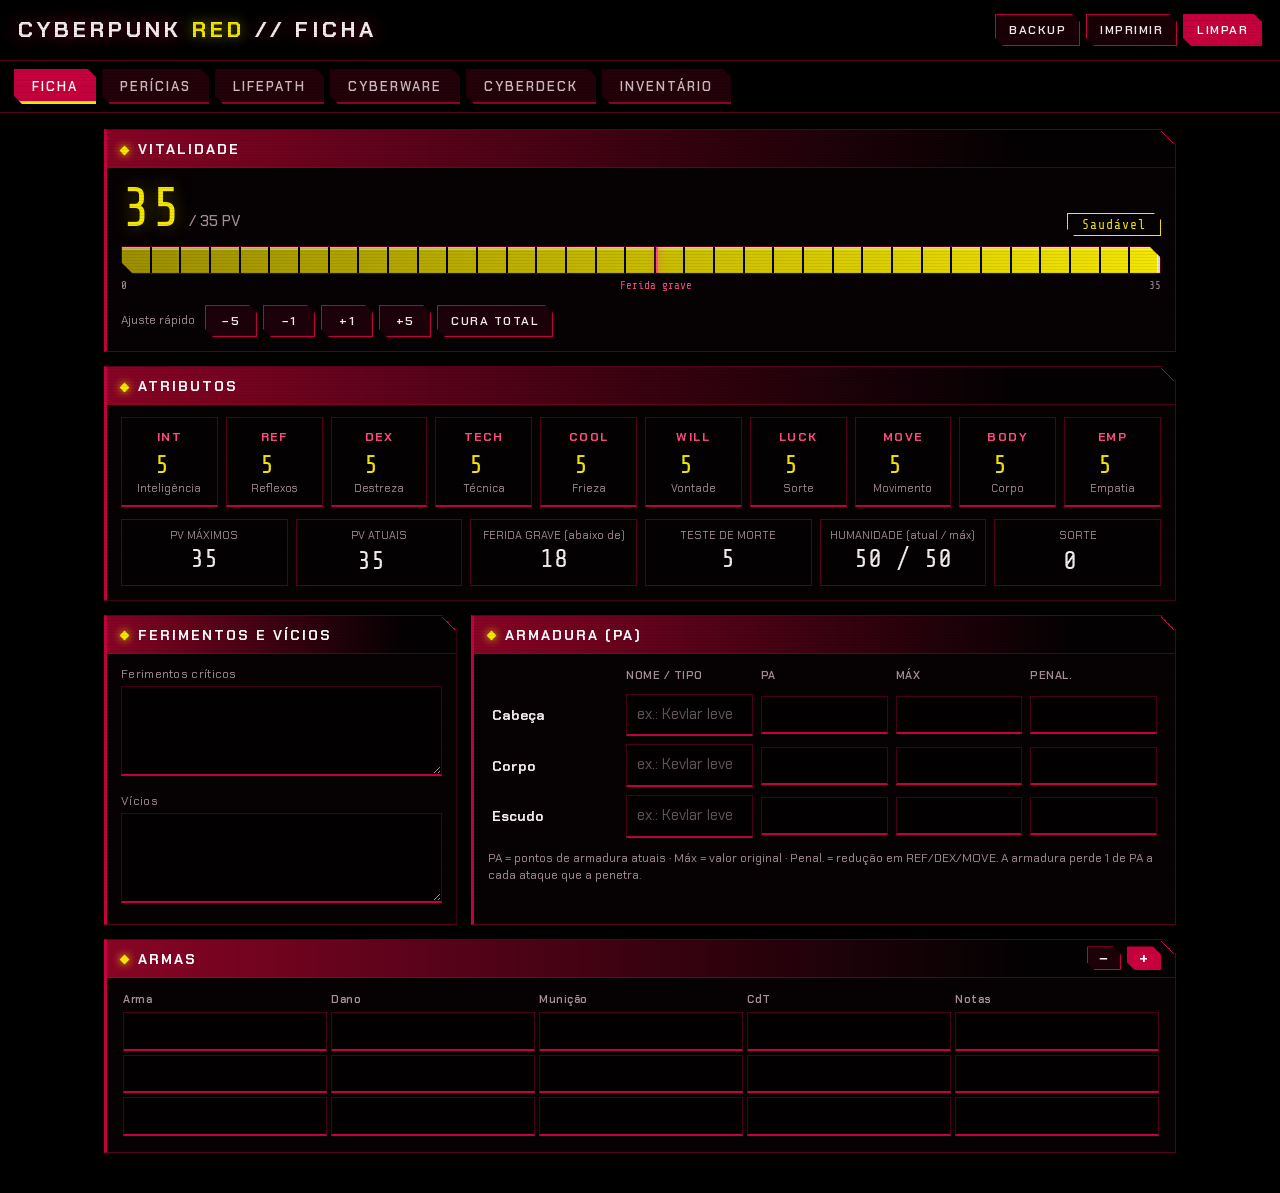
==== commit bb19021c: "Rename index(1).html to index.html" ====
--- a/index.html
+++ b/index.html
@@ -1,456 +1,530 @@
 <!DOCTYPE html>
+<!--
+  ==========================================================================
+  FICHA CYBERPUNK RED  —  index.html
+  --------------------------------------------------------------------------
+  ARQUIVOS DO PROJETO (precisam ficar juntos, nesta estrutura):
+      index.html        <- este arquivo: estrutura (HTML) + lógica (JavaScript)
+      style.css         <- TODO o visual (cores, fontes, layout)
+      assets/bg.jpg     <- imagem de fundo do site
+      assets/corpo.jpg  <- imagem do corpo usada na aba Cyberware
+
+  COMO FUNCIONA (resumo para quem vai mexer):
+    * A página quase não tem HTML escrito à mão. O JavaScript monta as abas
+      como texto (template strings) e joga dentro de <main id="main">.
+    * Cada aba é uma entrada do objeto P  (P.ficha, P.pericias, P.lifepath...).
+    * Todo campo tem um id. Tudo que tem id (input/select/textarea) é salvo
+      sozinho no navegador (localStorage) e entra no backup JSON.
+      => Para criar um campo novo que seja salvo, basta dar um id a ele.
+    * Para criar uma ABA nova: crie P.minhaAba = SEC(...) e adicione
+      ["minhaAba","Nome"] na lista TABS (mais abaixo).
+    * Para mexer em cores, fontes, tamanhos: edite o style.css, seção 1.
+  ==========================================================================
+-->
 <html lang="pt-BR">
 <head>
 <meta charset="utf-8">
+<!-- viewport-fit=cover deixa a página ocupar a tela toda em celulares com notch -->
 <meta name="viewport" content="width=device-width, initial-scale=1, viewport-fit=cover">
 <title>Ficha Cyberpunk RED</title>
-<style>
-:root{--bg:#f1eeea;--panel:#fff;--ink:#17171b;--mute:#6c6a72;--line:#d6d1ca;--acc:#8a3a2b;--acc2:#00707f;--warn:#a85f00;--hdr:#0d0d0d;box-sizing:border-box;padding-top:env(safe-area-inset-top,0px);padding-bottom:env(safe-area-inset-bottom,0px)}
-@media (prefers-color-scheme:dark){:root:not([data-theme="light"]){--bg:#0c0c11;--panel:#15151d;--ink:#ecebf3;--mute:#8e8da1;--line:#2c2c3b;--acc:#e0553b;--acc2:#19e3ff;--warn:#ffb020;color-scheme:dark}}
-:root[data-theme="dark"]{--bg:#0c0c11;--panel:#15151d;--ink:#ecebf3;--mute:#8e8da1;--line:#2c2c3b;--acc:#e0553b;--acc2:#19e3ff;--warn:#ffb020;color-scheme:dark}
-*{box-sizing:border-box}
-html{scroll-padding-top:env(safe-area-inset-top,0px)}
-body{margin:0;background:var(--bg);color:var(--ink);font:15px/1.4 system-ui,-apple-system,"Segoe UI",Roboto,sans-serif}
-body::before{content:"";position:fixed;inset:0 0 auto;height:env(safe-area-inset-top,0px);background:var(--hdr);z-index:20}
-header{display:flex;flex-wrap:wrap;gap:10px;align-items:center;justify-content:space-between;padding:12px 16px;background:var(--hdr);color:#fff}
-h1{margin:0;font:800 20px/1 "Courier New",monospace;letter-spacing:2px;text-transform:uppercase}h1 b{color:#e0553b}
-nav{position:sticky;top:env(safe-area-inset-top,0px);z-index:10;display:flex;gap:4px;overflow-x:auto;padding:6px 12px 0;background:var(--hdr);border-bottom:3px solid var(--acc)}
-nav button{background:transparent;color:#bdbdc6;border-radius:6px 6px 0 0;padding:9px 16px;white-space:nowrap;border:0}
-nav button.on{background:var(--acc);color:#fff}
-main{max-width:1100px;margin:0 auto;padding:14px}
-.tab{display:none;gap:14px;grid-template-columns:repeat(auto-fit,minmax(300px,1fr))}.tab.on{display:grid}
-section{background:var(--panel);border:1px solid var(--line);border-left:3px solid var(--acc);border-radius:6px;padding:14px;min-width:0}
-.wide{grid-column:1/-1}
-.hd{margin:-14px -14px 12px;padding:6px 12px;background:var(--hdr);color:#fff;display:flex;justify-content:space-between;align-items:center;min-height:36px}
-h2{margin:0;font:700 13px "Courier New",monospace;letter-spacing:2px;text-transform:uppercase}
-h3{margin:0 0 4px;font:700 12px "Courier New",monospace;color:var(--acc);text-transform:uppercase;letter-spacing:1px}
-input,select,textarea{width:100%;background:transparent;color:var(--ink);border:1px solid var(--line);border-radius:4px;padding:6px 8px;font:inherit;min-width:0}
-input:focus,select:focus,textarea:focus{outline:2px solid var(--acc2)}
-input[type=number]{text-align:center;padding:6px 2px}
-textarea{min-height:80px;resize:vertical}
-label{display:block;font-size:12px;color:var(--mute);margin-bottom:3px}
-.g{display:grid;gap:10px}.g2{grid-template-columns:1fr 1fr}.g4{grid-template-columns:repeat(auto-fit,minmax(130px,1fr))}
-.lp{display:grid;grid-template-columns:repeat(3,1fr);gap:10px}
-.stats{display:grid;grid-template-columns:repeat(auto-fill,minmax(88px,1fr));gap:8px}
-.stat{border:1px solid var(--line);border-radius:6px;padding:8px;text-align:center}
-.stat input{font:700 22px "Courier New",monospace;border:0;padding:2px}
-.stat span{font-size:11px;color:var(--mute);display:block}
-.stat b{font:700 12px "Courier New",monospace;color:var(--acc)}
-.der{display:grid;grid-template-columns:repeat(auto-fit,minmax(120px,1fr));gap:8px;margin-top:12px}
-.box{border:1px dashed var(--line);border-radius:6px;padding:8px;text-align:center}
-.box em{display:block;font:700 24px "Courier New",monospace;font-style:normal}
-.box small{color:var(--mute);font-size:11px;display:block}
-.box input{font:700 22px "Courier New",monospace;border:0;padding:2px}
-.state{display:inline-block;padding:2px 8px;border-radius:99px;font:700 12px "Courier New",monospace;border:1px solid currentColor}
-.ok{color:var(--acc2)}.hurt{color:var(--warn)}.dead{color:var(--acc)}
-.skills{columns:300px;column-gap:20px}
-.cat{break-inside:avoid;margin-bottom:14px}
-.sk{display:grid;grid-template-columns:1fr 42px 42px 42px 38px;gap:4px;align-items:center;margin-bottom:3px}
-.sk.sh{font-size:10px;color:var(--mute);text-align:center;font-style:normal}.sk.sh i{font-style:normal}
-.nm{display:flex;gap:4px;align-items:center;font-size:13px;min-width:0}.nm input{padding:3px 6px}
-.sk input,.sk select{padding:3px 0;font-size:13px}
-.sk b{font:700 11px "Courier New",monospace;color:var(--mute);text-align:center}
-.sk output{font:700 14px "Courier New",monospace;text-align:center;color:var(--acc2)}
-.gh{font-weight:700;font-size:13px;margin:6px 0 2px}
-table{width:100%;border-collapse:collapse}td{padding:2px}th{font-size:11px;color:var(--mute);text-align:left;font-weight:600;padding:2px}
-td.q{width:1%}td.q input{width:62px}
-.tw{overflow-x:auto}
-button{background:var(--acc);color:#fff;border:0;border-radius:4px;padding:7px 12px;font:700 12px "Courier New",monospace;letter-spacing:1px;cursor:pointer}
-button.alt{background:transparent;color:inherit;border:1px solid #55555f}
-.bar,.pm{display:flex;gap:6px;flex-wrap:wrap}.pm button{width:34px;padding:4px 0;font-size:16px;line-height:1}
-.note{font-size:12px;color:var(--mute);margin:6px 0}
-#io{max-width:1100px;margin:14px auto 0;padding:0 14px}
-@media (max-width:700px){.lp{grid-template-columns:1fr}.lp>*{grid-column:auto!important}}
-
-/* ===== Ficha: ferimentos + armadura ===== */
-.row2{grid-column:1/-1;display:grid;grid-template-columns:minmax(260px,1fr) minmax(0,2fr);gap:14px;align-items:stretch}
-.arm{min-width:460px;table-layout:fixed}
-.arm th{padding:2px 4px 6px;font-size:11px;letter-spacing:.5px;text-transform:uppercase}
-.arm td{padding:4px}
-.arm td:first-child{width:84px;font-weight:700;font-size:14px}
-.arm td.q{width:96px}.arm td.q input{width:100%;font:700 15px "Courier New",monospace}
-.arm input{padding:9px 10px}
-/* ===== Cyberware: corpo ===== */
-.hbar{height:8px;border-radius:99px;background:var(--line);overflow:hidden;margin-top:12px}
-.hbar i{display:block;height:100%;width:100%;background:linear-gradient(90deg,var(--acc),var(--acc2));transition:width .3s}
-#hState{margin:8px 0 0;font:700 12px "Courier New",monospace;letter-spacing:1px}
-.stage{grid-column:1/-1;position:relative;display:grid;grid-template-columns:minmax(0,1fr) 400px minmax(0,1fr);gap:26px;align-items:stretch;padding:18px;border:1px solid #2c2c3b;border-left:3px solid #e0553b;border-radius:6px;background:radial-gradient(ellipse at 50% 38%,#24121a 0,#09090e 58%,#050507 100%);--panel:#12121a;--ink:#ecebf3;--mute:#8e8da1;--line:#2c2c3b;--acc:#e0553b;--acc2:#19e3ff;--warn:#ffb020;color:var(--ink);color-scheme:dark;overflow:hidden}
-.stage::before{content:"";position:absolute;inset:0;background:repeating-linear-gradient(0deg,rgba(25,227,255,.035) 0 1px,transparent 1px 4px);pointer-events:none}
-.stage .tag{position:absolute;left:14px;top:8px;font:700 10px "Courier New",monospace;letter-spacing:2px;color:#19e3ff;opacity:.6}
-#cyLines{position:absolute;inset:0;width:100%;height:100%;pointer-events:none;z-index:1}
-#cyLines .ln{fill:none;stroke:#19e3ff;stroke-opacity:.28;stroke-width:1.2;stroke-dasharray:4 3}
-#cyLines .ln.on{stroke-opacity:.95;stroke-dasharray:none}
-#cyLines circle{fill:#19e3ff;fill-opacity:.35}#cyLines .on+circle{fill-opacity:1}
-.cycol{display:flex;flex-direction:column;justify-content:space-between;gap:12px;position:relative;z-index:2}
-.fig{position:relative;align-self:center;width:100%;aspect-ratio:462/720}
-.fig img{width:100%;height:100%;display:block;mix-blend-mode:screen;user-select:none;-webkit-user-drag:none}
-.dot{position:absolute;transform:translate(-50%,-50%);width:20px;height:20px;border-radius:50%;background:rgba(5,5,9,.75);border:1.5px solid #19e3ff;color:#19e3ff;font:700 11px "Courier New",monospace;font-style:normal;display:grid;place-items:center;z-index:3;opacity:.75}
-.dot.on{background:#19e3ff;color:#000;opacity:1;box-shadow:0 0 12px #19e3ff;animation:pulse 2.2s infinite}
-@keyframes pulse{50%{box-shadow:0 0 3px #19e3ff}}
-.cyc{padding:10px}.cyc .hd{margin:-10px -10px 8px}
-.cyc.on{border-color:#19e3ff55}
-.hr{display:flex;align-items:center;gap:8px;flex-shrink:0}
-.cyc h2{letter-spacing:1px;white-space:nowrap}
-.sub{font:700 12px "Courier New",monospace;color:var(--warn)}
-h2 .n{display:inline-grid;place-items:center;width:20px;height:20px;border-radius:50%;background:#19e3ff;color:#000;margin-right:8px;font-size:11px;letter-spacing:0}
-.cyb{grid-column:1/-1;display:grid;grid-template-columns:repeat(auto-fit,minmax(250px,1fr));gap:14px}
-.cyb section,.cyc{min-width:0}
-/* ===== Dados ===== */
-.res{display:flex;gap:20px;align-items:center;flex-wrap:wrap;min-height:110px}
-.res .big{font:800 58px/1 "Courier New",monospace;color:var(--acc2);min-width:90px;text-align:center}
-.res .big.bad{color:var(--acc)}.res .big.crit{color:var(--warn)}
-.res .info{flex:1;min-width:220px}
-.res .lbl{font:700 13px "Courier New",monospace;letter-spacing:1px;text-transform:uppercase;color:var(--mute)}
-.res .ver{display:inline-block;margin:6px 0;padding:3px 10px;border-radius:99px;border:1px solid currentColor;font:700 12px "Courier New",monospace}
-.res .ver.good{color:var(--acc2)}.res .ver.bad{color:var(--acc)}.res .ver.crit{color:var(--warn)}
-.res .det{font-size:13px;color:var(--mute);margin-top:4px}
-.res .anim{animation:flash .5s}
-.die{display:inline-grid;place-items:center;min-width:34px;height:34px;padding:0 4px;border:1.5px solid var(--acc2);border-radius:6px;font:700 16px "Courier New",monospace;margin:2px;animation:pop .35s both}
-.die.six{border-color:var(--warn);color:var(--warn)}.die.neg{border-color:var(--acc);color:var(--acc)}
-@keyframes pop{from{transform:scale(.3) rotate(-60deg);opacity:0}to{transform:none;opacity:1}}
-@keyframes flash{from{opacity:.2;transform:translateY(4px)}to{opacity:1;transform:none}}
-@media (prefers-reduced-motion:reduce){.die,.res .anim,.dot.on{animation:none}}
-.g3{grid-template-columns:repeat(3,1fr)}
-.chips{display:flex;flex-wrap:wrap;gap:5px;margin:8px 0}
-.chips button{padding:4px 8px;font-size:11px}
-.rbtn{width:100%;padding:11px;font-size:14px;margin-top:6px}
-#dr_log{list-style:none;margin:0;padding:0;max-height:260px;overflow:auto;font-size:13px}
-#dr_log li{padding:5px 0;border-bottom:1px solid var(--line)}
-#dr_log time{color:var(--mute);font:11px "Courier New",monospace;margin-right:8px}
-#dr_log li.good b{color:var(--acc2)}#dr_log li.bad b{color:var(--acc)}#dr_log li.crit b{color:var(--warn)}
-@media (max-width:1000px){
- .stage{grid-template-columns:1fr 1fr;gap:12px}
- .fig{order:-1;grid-column:1/-1;max-width:320px;margin:0 auto}
- #cyLines{display:none}
- .cycol{display:contents}
-}
-@media (max-width:800px){.row2{grid-template-columns:1fr}}
-@media (max-width:560px){.stage{grid-template-columns:1fr}.g3{grid-template-columns:1fr 1fr 1fr}}
-@media print{#tab_dados{display:none!important}.stage{break-inside:avoid}header .bar,nav,#io,.pm{display:none}.tab{display:grid}body{background:#fff;color:#000}section{break-inside:avoid}}
-</style>
+
+<!-- Fontes: Chakra Petch (interface) e Share Tech Mono (números).
+     Se estiver offline, o navegador usa as fontes reserva definidas no style.css. -->
+<link rel="preconnect" href="https://fonts.googleapis.com">
+<link rel="preconnect" href="https://fonts.gstatic.com" crossorigin>
+<link href="https://fonts.googleapis.com/css2?family=Chakra+Petch:wght@400;500;600;700&family=Share+Tech+Mono&display=swap" rel="stylesheet">
+
+<!-- Todo o visual vive aqui -->
+<link rel="stylesheet" href="style.css">
 </head>
 <body>
-<header><h1>Cyberpunk <b>RED</b> // Ficha</h1>
-<div class="bar"><button class="alt" id="bTheme">TEMA</button><button class="alt" id="bIO">BACKUP</button><button class="alt" onclick="print()">IMPRIMIR</button><button id="bReset">LIMPAR</button></div></header>
+
+<!-- Camada de fundo (imagem + escurecimento). Estilizada em style.css, seção 2. -->
+<div class="bg" aria-hidden="true"></div>
+
+<header>
+  <h1>Cyberpunk <b>RED</b> // Ficha</h1>
+  <!-- Botões do topo. Os cliques são ligados no final do script. -->
+  <div class="bar">
+    <button class="alt" id="bIO">Backup</button>
+    <button class="alt" onclick="print()">Imprimir</button>
+    <button id="bReset">Limpar</button>
+  </div>
+</header>
+
+<!-- Barra de abas: preenchida pelo JavaScript a partir da lista TABS -->
 <nav id="tabs"></nav>
-<div id="io" hidden><section><div class="hd"><h2>Backup (JSON)</h2></div>
-<textarea id="json" spellcheck="false" placeholder="Clique em Gerar e copie o texto para guardar, ou cole um backup aqui e clique em Importar."></textarea>
-<div class="bar" style="margin-top:8px"><button id="bExp">GERAR</button><button id="bImp">IMPORTAR</button></div>
-<p class="note">A ficha é salva sozinha neste navegador. Use o backup para levar a ficha a outro aparelho.</p></section></div>
+
+<!-- Painel de backup (escondido até clicar em BACKUP) -->
+<div id="io" hidden>
+  <section>
+    <div class="hd"><h2>Backup (JSON)</h2></div>
+    <textarea id="json" spellcheck="false" placeholder="Clique em Gerar e copie o texto para guardar, ou cole um backup aqui e clique em Importar."></textarea>
+    <div class="bar" style="margin-top:8px"><button id="bExp">Gerar</button><button id="bImp">Importar</button></div>
+    <p class="note">A ficha é salva sozinha neste navegador. Use o backup para levar a ficha a outro aparelho.</p>
+  </section>
+</div>
+
+<!-- As abas são injetadas aqui -->
 <main id="main"></main>
 
 <script>
-const $=id=>document.getElementById(id);
-const F=(id,l,t="")=>`<div><label for="${id}">${l}</label><input id="${id}" ${t}></div>`;
-const T=(id,l,h=80,s=1)=>`<div style="grid-column:span ${s}"><label for="${id}">${l}</label><textarea id="${id}" style="min-height:${h}px"></textarea></div>`;
-const PM=k=>`<div class="pm"><button class="alt" data-l="${k}" data-d="-1" title="Remover última linha">−</button><button data-l="${k}" data-d="1" title="Adicionar linha">+</button></div>`;
-const SEC=(t,b,x="",c="")=>`<section class="${c}"><div class="hd"><h2>${t}</h2>${x}</div>${b}</section>`;
-const lst=k=>`<div class="tw"><table id="${k}"></table></div>`;
-const NUM='type="number"';
-
-const ST=[["INT","Inteligência"],["REF","Reflexos"],["DEX","Destreza"],["TECH","Técnica"],["COOL","Frieza"],["WILL","Vontade"],["LUCK","Sorte"],["MOVE","Movimento"],["BODY","Corpo"],["EMP","Empatia"]];
-const ROLES={"Rockerboy":"Impacto Carismático","Solo":"Consciência de Combate","Netrunner":"Interface","Tech":"Fabricante","Medtech":"Medicina","Media":"Credibilidade","Exec":"Trabalho em Equipe","Lawman":"Apoio","Fixer":"Operador","Nomad":"Moto"};
-const LISTS={
- weap:[["n","Arma"],["d","Dano"],["m","Munição"],["r","CdT"],["o","Notas"]],
- inv:[["n","Item"],["q","Qtd",1],["o","Notas"]],
- deck:[["n","Programa / Hardware"],["a","ATK",1],["d","DEF",1],["r","REZ",1],["c","Classe"]],
- cy:[["n","Implante"],["h","Perda",1]]
+/* ==========================================================================
+   1. ATALHOS E "FÁBRICAS" DE HTML
+   Funções pequenas que devolvem pedaços de HTML. As abas são montadas com elas.
+   ========================================================================== */
+
+// $("id") = document.getElementById("id")
+const $ = id => document.getElementById(id);
+
+// F = campo de texto simples com legenda.  F("nome","Handle")
+//     o 3º parâmetro "t" são atributos extras do <input> (ex.: NUM, min, max)
+const F = (id, l, t = "") => `<div><label for="${id}">${l}</label><input id="${id}" ${t}></div>`;
+
+// T = caixa de texto grande (textarea).  T(id, legenda, altura em px, colunas que ocupa)
+const T = (id, l, h = 80, s = 1) => `<div style="grid-column:span ${s}"><label for="${id}">${l}</label><textarea id="${id}" style="min-height:${h}px"></textarea></div>`;
+
+// PM = par de botões − / + que remove/adiciona linhas de uma lista (k = nome da lista)
+const PM = k => `<div class="pm"><button class="alt" data-l="${k}" data-d="-1" title="Remover última linha">−</button><button data-l="${k}" data-d="1" title="Adicionar linha">+</button></div>`;
+
+// SEC = painel completo (<section>) com título.
+//   t = título | b = corpo (HTML) | x = HTML extra à direita do título | c = classes (ex.: "wide")
+const SEC = (t, b, x = "", c = "") => `<section class="${c}"><div class="hd"><h2>${t}</h2>${x}</div>${b}</section>`;
+
+// lst = tabela vazia que o renderList() preenche depois
+const lst = k => `<div class="tw"><table id="${k}"></table></div>`;
+
+// atributo para inputs numéricos
+const NUM = 'type="number"';
+
+// box = caixinha de valor (legenda pequena em cima, valor embaixo)
+const box = (l, v) => `<div class="box"><small>${l}</small>${v}</div>`;
+
+
+/* ==========================================================================
+   2. DADOS DA FICHA (regras do jogo)
+   Quer corrigir um nome, adicionar perícia ou outra região? É aqui.
+   ========================================================================== */
+
+// Atributos: [sigla, nome]
+const ST = [["INT","Inteligência"],["REF","Reflexos"],["DEX","Destreza"],["TECH","Técnica"],["COOL","Frieza"],["WILL","Vontade"],["LUCK","Sorte"],["MOVE","Movimento"],["BODY","Corpo"],["EMP","Empatia"]];
+
+// Funções (Role) e a habilidade especial de cada uma
+const ROLES = {"Rockerboy":"Impacto Carismático","Solo":"Consciência de Combate","Netrunner":"Interface","Tech":"Fabricante","Medtech":"Medicina","Media":"Credibilidade","Exec":"Trabalho em Equipe","Lawman":"Apoio","Fixer":"Operador","Nomad":"Moto"};
+
+// Colunas de cada lista (tabelas). Formato: [id curto, título da coluna, 1 = campo numérico]
+//   "cy" vale para TODAS as listas de cyberware (cy0, cy1, ...)
+const LISTS = {
+  weap: [["n","Arma"],["d","Dano"],["m","Munição"],["r","CdT"],["o","Notas"]],
+  inv:  [["n","Item"],["q","Qtd",1],["o","Notas"]],
+  deck: [["n","Programa / Hardware"],["a","ATK",1],["d","DEF",1],["r","REZ",1],["c","Classe"]],
+  cy:   [["n","Implante"],["h","Perda",1]]   // "h" = perda de Humanidade (soma na barra de Humanidade)
 };
-const CG=["Cyberolho (D)","Cyberolho (E)","Neural Link","Suíte de Cyberáudio","Cyberbraço / mão (D)","Cyberbraço / mão (E)","Interno","Cyberperna / pé (D)","Cyberperna / pé (E)","Externo","Fashionware","Borgware"];
-const CNT={weap:3,inv:6,deck:6};CG.forEach((_,i)=>CNT["cy"+i]=2);
-const LK=k=>LISTS[k.startsWith("cy")?"cy":k];
-// ★ = básica, + = custo x2, @ = título de grupo, ~ = linha com nome editável
-const SK=[
-["Percepção",["Concentração:WILL*","Ocultar/Revelar Objeto:INT","Leitura Labial:INT","Percepção:INT*","Rastreamento:INT"]],
-["Corpo",["Atletismo:DEX*","Contorcionismo:DEX","Dança:DEX","Resistência:WILL","Resistir a Tortura/Drogas:WILL","Furtividade:DEX*"]],
-["Controle",["Dirigir Veículo Terrestre:REF","Pilotar Veículo Aéreo:REF+","Pilotar Veículo Marítimo:REF","Montaria:REF"]],
-["Educação",["Contabilidade:INT","Trato com Animais:INT","Burocracia:INT","Negócios:INT","Composição:INT","Criminologia:INT","Criptografia:INT","Dedução:INT","Educação:INT*","Jogatina:INT","Pesquisa em Biblioteca:INT","Tática:INT","Sobrevivência:INT","@Idioma","~Gíria de rua:INT*","~:INT","~:INT","@Especialista Local","~Sua região:INT*","~:INT","~:INT","@Ciência","~:INT","~:INT"]],
-["Combate",["Briga:DEX*","Evasão:DEX*","Arma Branca:DEX","@Artes Marciais ×2","~:DEX","~:DEX"]],
-["Atuação",["Atuação:COOL","@Tocar Instrumento","~:TECH","~:TECH"]],
-["Armas à Distância",["Arquearia:REF","Fogo Automático:REF+","Pistola:REF","Armas Pesadas:REF+","Fuzil/Espingarda:REF"]],
-["Social",["Suborno:COOL","Conversação:EMP*","Percepção Humana:EMP*","Interrogatório:COOL","Persuasão:COOL*","Aparência Pessoal:COOL","Vida Urbana:COOL","Comércio:COOL","Moda e Estilo:COOL"]],
-["Técnica",["Tecnologia Aérea:TECH","Tecnologia Básica:TECH","Cibertecnologia:TECH","Demolições:TECH+","Eletrônica/Segurança:TECH+","Primeiros Socorros:TECH*","Falsificação:TECH","Tecnologia Terrestre:TECH","Pintura/Desenho/Escultura:TECH","Paramédico:TECH+","Fotografia/Filme:TECH","Arrombar Fechaduras:TECH","Furtar:TECH","Tecnologia Marítima:TECH","Tecnologia de Armas:TECH"]]
+
+// Regiões de cyberware. O número da posição (0..11) é usado como id: cy0, cy1...
+const CG = ["Cyberolho (D)","Cyberolho (E)","Neural Link","Suíte de Cyberáudio","Cyberbraço / mão (D)","Cyberbraço / mão (E)","Interno","Cyberperna / pé (D)","Cyberperna / pé (E)","Externo","Fashionware","Borgware"];
+
+// CNT = quantas linhas cada lista tem agora (o usuário muda com os botões − / +)
+const CNT = {weap:3, inv:6, deck:6};
+CG.forEach((_, i) => CNT["cy" + i] = 2);
+
+// Devolve as colunas de uma lista (todas as "cyN" usam as colunas de "cy")
+const LK = k => LISTS[k.startsWith("cy") ? "cy" : k];
+
+// Perícias. Marcas no nome:
+//   ★ (asterisco *) = perícia básica   + = custa o dobro   @ = título de grupo   ~ = linha com nome editável
+//   formato: "Nome:ATRIBUTO"
+const SK = [
+ ["Percepção",["Concentração:WILL*","Ocultar/Revelar Objeto:INT","Leitura Labial:INT","Percepção:INT*","Rastreamento:INT"]],
+ ["Corpo",["Atletismo:DEX*","Contorcionismo:DEX","Dança:DEX","Resistência:WILL","Resistir a Tortura/Drogas:WILL","Furtividade:DEX*"]],
+ ["Controle",["Dirigir Veículo Terrestre:REF","Pilotar Veículo Aéreo:REF+","Pilotar Veículo Marítimo:REF","Montaria:REF"]],
+ ["Educação",["Contabilidade:INT","Trato com Animais:INT","Burocracia:INT","Negócios:INT","Composição:INT","Criminologia:INT","Criptografia:INT","Dedução:INT","Educação:INT*","Jogatina:INT","Pesquisa em Biblioteca:INT","Tática:INT","Sobrevivência:INT","@Idioma","~Gíria de rua:INT*","~:INT","~:INT","@Especialista Local","~Sua região:INT*","~:INT","~:INT","@Ciência","~:INT","~:INT"]],
+ ["Combate",["Briga:DEX*","Evasão:DEX*","Arma Branca:DEX","@Artes Marciais ×2","~:DEX","~:DEX"]],
+ ["Atuação",["Atuação:COOL","@Tocar Instrumento","~:TECH","~:TECH"]],
+ ["Armas à Distância",["Arquearia:REF","Fogo Automático:REF+","Pistola:REF","Armas Pesadas:REF+","Fuzil/Espingarda:REF"]],
+ ["Social",["Suborno:COOL","Conversação:EMP*","Percepção Humana:EMP*","Interrogatório:COOL","Persuasão:COOL*","Aparência Pessoal:COOL","Vida Urbana:COOL","Comércio:COOL","Moda e Estilo:COOL"]],
+ ["Técnica",["Tecnologia Aérea:TECH","Tecnologia Básica:TECH","Cibertecnologia:TECH","Demolições:TECH+","Eletrônica/Segurança:TECH+","Primeiros Socorros:TECH*","Falsificação:TECH","Tecnologia Terrestre:TECH","Pintura/Desenho/Escultura:TECH","Paramédico:TECH+","Fotografia/Filme:TECH","Arrombar Fechaduras:TECH","Furtar:TECH","Tecnologia Marítima:TECH","Tecnologia de Armas:TECH"]]
 ];
-let n=0;
-const lvmd=(i,v)=>`<input id="lv${i}" ${NUM} min="0" max="10" value="${v}"><input id="md${i}" ${NUM} value="0">`;
-const row=s=>{
-  if(s[0]==="@")return `<div class="gh">${s.slice(1)}</div>`;
-  const ed=s[0]==="~";if(ed)s=s.slice(1);
-  const [nm,r]=s.split(":"),a=r.replace(/[*+]/g,""),st=r.includes("*"),x2=r.includes("+"),i=n++;
-  const name=ed?`<input id="nm${i}" value="${nm}" placeholder="nome…">`:`${nm}${x2?" <small>×2</small>":""}`;
-  return `<div class="sk" data-a="${a}"><div class="nm">${st?"★ ":""}${name}</div>${lvmd(i,st?2:0)}<b>${a}</b><output>0</output></div>`;
+
+// Campos do Lifepath: [id, legenda, colunas que ocupa (opcional)]
+const LP = [["lp_origem","Origens Culturais"],["lp_pers","Personalidade",2],["lp_roupa","Roupas e Cabelo",2],["lp_valor","O que mais valoriza"],["lp_sent","Sentimentos sobre as Pessoas"],["lp_pessoa","Pessoa mais valorizada"],["lp_posse","Posse mais valorizada"],["lp_fam","Origem Familiar"],["lp_inf","Ambiente da Infância"],["lp_crise","Crise Familiar"],["lp_meta","Objetivos de Vida"],["lp_amor","Casos de Amor Trágicos",2]];
+
+// Campos de "Companheiros e Carreira"
+const KC = [["kc_amigos","Amigos"],["kc_inim","Inimigos"],["kc_porque","Por quê?"],["kc_role","Lifepath da Função",2],["kc_lancar","O que podem lançar contra você?"],["kc_rep","Reputação e Eventos"],["kc_imp","Aprimoramento"]];
+
+// Gera a grade de caixas de texto do Lifepath
+const lpHtml = a => `<div class="lp">${a.map(([id, l, s]) => T(id, l, 70, s || 1)).join("")}</div>`;
+
+
+/* ==========================================================================
+   3. LINHAS DE PERÍCIA
+   Cada perícia vira uma linha: nome | nível | mod | atributo | base.
+   ========================================================================== */
+let n = 0;   // contador: dá um id único (lv0, md0, lv1...) a cada perícia
+
+// Dois campos numéricos: nível (lvN) e modificador (mdN)
+const lvmd = (i, v) => `<input id="lv${i}" ${NUM} min="0" max="10" value="${v}"><input id="md${i}" ${NUM} value="0">`;
+
+// Transforma um texto de SK ("Pistola:REF", "@Idioma", "~:INT") numa linha HTML
+const row = s => {
+  if (s[0] === "@") return `<div class="gh">${s.slice(1)}</div>`;   // @ = só um subtítulo
+  const ed = s[0] === "~"; if (ed) s = s.slice(1);                     // ~ = nome editável
+  const [nm, r] = s.split(":"), a = r.replace(/[*+]/g, ""), st = r.includes("*"), x2 = r.includes("+"), i = n++;
+  const name = ed ? `<input id="nm${i}" value="${nm}" placeholder="nome…">` : `${nm}${x2 ? " <small>×2</small>" : ""}`;
+  // perícias básicas (★) começam no nível 2
+  return `<div class="sk" data-a="${a}"><div class="nm">${st ? "★ " : ""}${name}</div>${lvmd(i, st ? 2 : 0)}<b>${a}</b><output>0</output></div>`;
 };
-const SEL="INT REF DEX TECH COOL WILL EMP BODY".split(" ");
-const crow=()=>{const i=n++;return `<div class="sk" data-a=""><div class="nm"><input id="nm${i}" placeholder="Perícia personalizada"></div>${lvmd(i,0)}<select id="st${i}">${SEL.map(s=>`<option>${s}</option>`).join("")}</select><output>0</output></div>`};
-const SH=`<div class="sk sh"><span></span><i>NÍV</i><i>MOD</i><i>ATR</i><i>BASE</i></div>`;
-
-const LP=[["lp_origem","Origens Culturais"],["lp_pers","Personalidade",2],["lp_roupa","Roupas e Cabelo",2],["lp_valor","O que mais valoriza"],["lp_sent","Sentimentos sobre as Pessoas"],["lp_pessoa","Pessoa mais valorizada"],["lp_posse","Posse mais valorizada"],["lp_fam","Origem Familiar"],["lp_inf","Ambiente da Infância"],["lp_crise","Crise Familiar"],["lp_meta","Objetivos de Vida"],["lp_amor","Casos de Amor Trágicos",2]];
-const KC=[["kc_amigos","Amigos"],["kc_inim","Inimigos"],["kc_porque","Por quê?"],["kc_role","Lifepath da Função",2],["kc_lancar","O que podem lançar contra você?"],["kc_rep","Reputação e Eventos"],["kc_imp","Aprimoramento"]];
-const lpHtml=a=>`<div class="lp">${a.map(([id,l,s])=>T(id,l,70,s||1)).join("")}</div>`;
-const box=(l,v)=>`<div class="box"><small>${l}</small>${v}</div>`;
-
-const P={};
-P.ficha=SEC("Identidade",`<div class="g g2">${F("nome","Handle")}${F("alias","Apelidos / Aliases")}<div><label for="role">Função (Role)</label><select id="role">${Object.keys(ROLES).map(r=>`<option>${r}</option>`).join("")}</select></div>${F("rank","Habilidade de função (#)",NUM+' min="1" max="10" value="4"')}</div><p class="note" id="roleAb"></p>`,"","wide")
-+SEC("Atributos",`<div class="stats">${ST.map(([k,t])=>`<div class="stat"><b>${k}</b><input id="s_${k}" ${NUM} min="1" max="${k==="MOVE"?10:8}" value="5"><span>${t}</span></div>`).join("")}</div>
-<div class="der">${box("PV MÁXIMOS",'<em id="hpMax">0</em>')}${box("PV ATUAIS",`<input id="hp" ${NUM} value="0">`)}${box("FERIDA GRAVE (abaixo de)",'<em id="hurt">0</em>')}${box("TESTE DE MORTE",'<em id="death">0</em>')}${box("HUMANIDADE (atual / máx)",'<em id="hum">0</em>')}${box("SORTE",`<input id="luck" ${NUM} value="0">`)}</div>
-<p style="margin:10px 0 0">Estado: <span class="state ok" id="state">—</span></p>`,"","wide")
-+`<div class="row2">`+SEC("Ferimentos e Vícios",`<div class="g">${T("crit","Ferimentos críticos",90)}${T("addic","Vícios",90)}</div>`)
-+SEC("Armadura (PA)",`<div class="tw"><table class="arm"><tr><th></th><th>Nome / Tipo</th><th>PA</th><th>Máx</th><th>Penal.</th></tr>${[["ah","Cabeça"],["ab","Corpo"],["as","Escudo"]].map(([r,t])=>`<tr><td>${t}</td><td><input id="${r}_n" placeholder="ex.: Kevlar leve"></td>${["c","m","p"].map(c=>`<td class="q"><input id="${r}_${c}" ${NUM}></td>`).join("")}</tr>`).join("")}</table></div><p class="note">PA = pontos de armadura atuais · Máx = valor original · Penal. = redução em REF/DEX/MOVE. A armadura perde 1 de PA a cada ataque que a penetra.</p>`)+`</div>`
-+SEC("Armas",lst("weap"),PM("weap"),"wide");
-P.pericias=SEC("Perícias",`<p class="note">★ básica (nível inicial 2) · ×2 custa o dobro de IP · BASE = atributo + nível + mod.</p><div class="skills">${SK.map(([c,l])=>`<div class="cat"><h3>${c}</h3>${SH}${l.map(row).join("")}</div>`).join("")}<div class="cat"><h3>Personalizadas</h3>${SH}${Array.from({length:8},crow).join("")}</div></div>`,"","wide");
-P.lifepath=SEC("Lifepath",lpHtml(LP),"","wide")+SEC("Companheiros e Carreira",lpHtml(KC),"","wide");
-const BODY_IMG="[data-uri]";
-// [índice em CG, lado, x%, y% na imagem]
-const BP=[[2,"L",50,3.5],[0,"L",46,8.6],[4,"L",24,32],[7,"L",38,63],[3,"R",59,11],[1,"R",54,8.6],[5,"R",75,33],[8,"R",62,63]];
-const CGS={0:"Cyberolho (D)",1:"Cyberolho (E)",2:"Neural Link",3:"Cyberáudio",4:"Cyberbraço (D)",5:"Cyberbraço (E)",7:"Cyberperna (D)",8:"Cyberperna (E)"};
-const cyCard=(i,n)=>{const k="cy"+i;return `<section class="cyc" data-k="${k}"><div class="hd"><h2><b class="n">${n}</b>${CGS[i]}</h2><span class="hr"><span class="sub" id="sub_${k}"></span>${PM(k)}</span></div>${lst(k)}</section>`};
-const cyCol=s=>`<div class="cycol ${s}">${BP.map((p,n)=>p[1]===s?cyCard(p[0],n+1):"").join("")}</div>`;
-P.cyber=SEC("Humanidade",`<div class="der" style="margin:0">${box("HUMANIDADE MÁX",'<em id="hmax">0</em>')}${box("PERDA TOTAL",'<em id="loss">0</em>')}${box("HUMANIDADE ATUAL",'<em id="hcur">0</em>')}${box("EMP EFETIVA",'<em id="empEf">0</em>')}</div><div class="hbar"><i id="hbar"></i></div><p id="hState" class="ok"></p><p class="note">EMP efetiva = Humanidade atual ÷ 10 (arredondada para baixo). Use + e − para criar mais linhas em cada região. Pontos acesos no corpo = região com implantes.</p>`,"","wide")
-+`<div class="stage" id="cyStage"><span class="tag">// ANATOMIA CIBERNÉTICA</span><svg id="cyLines" xmlns="http://www.w3.org/2000/svg"></svg>${cyCol("L")}<div class="fig"><img src="${BODY_IMG}" alt="Corpo humano translúcido" draggable="false">${BP.map((p,n)=>`<i class="dot" data-k="cy${p[0]}" style="left:${p[2]}%;top:${p[3]}%" title="${CG[p[0]]}">${n+1}</i>`).join("")}</div>${cyCol("R")}</div>`
-+`<div class="cyb">${[6,9,10,11].map(i=>SEC(CG[i],lst("cy"+i),`<span class="hr"><span class="sub" id="sub_cy${i}"></span>${PM("cy"+i)}</span>`)).join("")}</div>`;
-
-// ===== Dados =====
-const DVS=[["Simples",9],["Cotidiano",13],["Difícil",15],["Profissional",17],["Heroico",21],["Incrível",24],["Impossível",29]];
-P.dados=SEC("Resultado",`<div class="res" id="dr_res"><div class="big" id="dr_big">—</div><div class="info"><div class="lbl" id="dr_lbl">Aguardando rolagem</div><div id="dr_ver"></div><div id="dr_dice"></div><div class="det" id="dr_det">Escolha um teste abaixo e role.</div><div id="dr_act"></div></div></div>`,"","wide")
-+SEC("Teste de Perícia",`<div class="g"><div><label for="dr_sk">Perícia / Atributo (valores vêm da ficha)</label><select id="dr_sk"></select></div>
-<div class="g g3"><div><label for="dr_mod">Modificador</label><input id="dr_mod" ${NUM} value="0"></div><div><label for="dr_luck">Sorte gasta</label><input id="dr_luck" ${NUM} min="0" value="0"></div><div><label for="dr_dv">DV (opcional)</label><input id="dr_dv" ${NUM} placeholder="—"></div></div></div>
-<div class="chips">${DVS.map(([t,v])=>`<button class="alt" data-dv="${v}">${t} ${v}</button>`).join("")}<button class="alt" data-dv="">sem DV</button></div>
-<button class="rbtn" data-roll="skill">ROLAR 1d10 + BASE</button>
-<p class="note">Resultado 10 = crítico (soma outro d10). Resultado 1 = falha crítica (subtrai outro d10). Sucesso se total ≥ DV; em testes opostos, empate favorece o defensor. A Sorte gasta é descontada da ficha (+1 por ponto).</p>`)
-+SEC("Iniciativa e Salvamentos",`<button class="rbtn" data-roll="init" style="margin-top:0">INICIATIVA (REF + 1d10)</button>
-<div class="g g2" style="margin-top:14px"><div><label for="dr_pen">Penalidade de Teste de Morte</label><input id="dr_pen" ${NUM} min="0" value="0"></div><div style="align-self:end"><button class="alt rbtn" data-roll="penreset" style="margin:0;color:inherit">ZERAR PENALIDADE</button></div></div>
-<button class="rbtn" data-roll="death">TESTE DE MORTE (1d10 &lt; CORPO)</button>
-<p class="note">Teste de Morte: role 1d10 + penalidade; se for menor que seu CORPO, você sobrevive. A penalidade sobe +1 a cada teste até você ser estabilizado.</p>`)
-+SEC("Dano",`<div class="g"><div><label for="dr_w">Arma da ficha (preenche o nº de d6)</label><select id="dr_w"></select></div>
-<div class="g g3"><div><label for="dr_n">Qtd. de d6</label><input id="dr_n" ${NUM} min="1" max="20" value="2"></div><div><label for="dr_db">Bônus fixo</label><input id="dr_db" ${NUM} value="0"></div><div><label for="dr_sp">PA do alvo</label><input id="dr_sp" ${NUM} min="0" value="0"></div></div></div>
-<div class="chips">${[1,2,3,4,5,6].map(n=>`<button class="alt" data-n="${n}">${n}d6</button>`).join("")}</div>
-<button class="rbtn" data-roll="dmg">ROLAR DANO</button>
-<p class="note">Dois ou mais 6 = Ferimento Crítico: +5 de dano direto aos PV (só se o dano ultrapassar a armadura). A armadura perde 1 PA quando é penetrada.</p>`)
-+SEC("Dados Livres",`<label for="dr_expr">Expressão (ex.: 2d6+3, 1d10, 7d6−2)</label><input id="dr_expr" value="1d10" spellcheck="false">
-<div class="chips">${["1d6","2d6","3d6","1d10","2d10","1d20","1d100"].map(x=>`<button class="alt" data-expr="${x}">${x}</button>`).join("")}</div>
-<button class="rbtn" data-roll="free">ROLAR</button>
-<p class="note">Útil para perda de Humanidade (ex.: 2d6, 7d6), cura, dano de queda, tabelas de lifepath e afins.</p>`)
-+SEC("Histórico",`<ul id="dr_log"><li style="color:var(--mute)">Nenhuma rolagem ainda.</li></ul>`,`<button class="alt" id="dr_clr" style="padding:4px 10px">LIMPAR</button>`,"wide");
-
-P.deck=SEC("Cyberdeck",`<div class="g g4">${F("dk_n","Modelo")}${F("dk_p","Slots de programa",NUM)}${F("dk_h","Slots de hardware",NUM)}${F("dk_u","Slots universais",NUM)}</div>`,"","wide")
-+SEC("Programas / Hardware",lst("deck"),PM("deck"),"wide");
-P.inv=SEC("Meus Pertences",`<div class="g g4">${F("casa","Moradia")}${F("aluguel","Aluguel")}${F("estilo","Estilo de vida")}${F("eb","Eurodólares (eb)",NUM)}${F("ip","Pontos de Aprimoramento (IP)",NUM)}${F("rep","Reputação",NUM)}</div><div style="margin-top:10px">${T("moda","Moda",60)}</div>`,"","wide")
-+SEC("Inventário",lst("inv"),PM("inv"),"wide");
-
-const TABS=[["ficha","Ficha"],["pericias","Perícias"],["lifepath","Lifepath"],["cyber","Cyberware"],["deck","Cyberdeck"],["inv","Inventário"],["dados","Dados"]];
-$("tabs").innerHTML=TABS.map(([k,t])=>`<button data-t="${k}">${t}</button>`).join("");
-$("main").innerHTML=TABS.map(([k])=>`<div class="tab" id="tab_${k}">${P[k]}</div>`).join("");
-let TAB="ficha";
-function show(t){TAB=t;if(t==="dados")refreshDice();TABS.forEach(([k])=>{$("tab_"+k).classList.toggle("on",k===t);document.querySelector(`[data-t="${k}"]`).classList.toggle("on",k===t)});if(t==="cyber")requestAnimationFrame(drawLines)}
-
-function renderList(k){
-  const L=LK(k),keep={};
-  document.querySelectorAll("#"+k+" input").forEach(e=>keep[e.id]=e.value);
-  let h="<tr>"+L.map(c=>`<th>${c[1]}</th>`).join("")+"</tr>";
-  for(let i=0;i<CNT[k];i++)h+="<tr>"+L.map(c=>`<td${c[2]?' class="q"':""}><input id="${k}_${i}_${c[0]}"${c[2]?' type="number" min="0"':""}${c[0]==="h"?' class="hl"':""}></td>`).join("")+"</tr>";
-  $(k).innerHTML=h;
-  for(const id in keep){const e=$(id);if(e)e.value=keep[id]}
+
+const SEL = "INT REF DEX TECH COOL WILL EMP BODY".split(" ");
+
+// Linha de perícia PERSONALIZADA (o jogador escolhe o nome e o atributo)
+const crow = () => { const i = n++; return `<div class="sk" data-a=""><div class="nm"><input id="nm${i}" placeholder="Perícia personalizada"></div>${lvmd(i, 0)}<select id="st${i}">${SEL.map(s => `<option>${s}</option>`).join("")}</select><output>0</output></div>`; };
+
+// Cabeçalho das colunas de perícia
+const SH = `<div class="sk sh"><span></span><i>NÍV</i><i>MOD</i><i>ATR</i><i>BASE</i></div>`;
+
+
+/* ==========================================================================
+   4. AS ABAS
+   Cada P.xxx é o HTML de uma aba. Painéis "wide" ocupam a linha inteira.
+   ========================================================================== */
+const P = {};
+
+// ---------- ABA: FICHA ----------
+// 1) Vitalidade (barra de PV)  2) Atributos  3) Ferimentos + Armadura  4) Armas
+P.ficha = SEC("Vitalidade", `
+  <div class="vital-top">
+    <!-- número grande: PV atuais / máximos -->
+    <div class="vital-num"><span id="hpNow">0</span><small>/ <span id="hpMax2">0</span> PV</small></div>
+    <!-- etiqueta de estado (Saudável, Ferido...). Texto e cor são definidos no calc() -->
+    <span class="state ok" id="state">—</span>
+  </div>
+  <!-- A BARRA DE VIDA. Visual: style.css, seção 7. Valores: função calc() mais abaixo. -->
+  <div class="vbar" id="hpBar" data-s="ok">
+    <i class="vbar-fill" id="hpFill"></i>
+    <i class="vbar-seg"></i>
+    <i class="vbar-mark" id="hpMark"></i>
+  </div>
+  <div class="vbar-scale">
+    <span class="s0">0</span>
+    <span class="stag" id="hpTag">Ferida grave</span>
+    <span class="smx" id="hpMaxLbl">0</span>
+  </div>
+  <!-- Botões de ajuste rápido: o clique é tratado no "ouvinte de cliques" (data-hp) -->
+  <div class="vital-btns"><span>Ajuste rápido</span>${[-5, -1, 1, 5].map(d => `<button class="alt" data-hp="${d}">${d > 0 ? "+" : "−"}${Math.abs(d)}</button>`).join("")}<button class="alt" data-hp="full">Cura total</button></div>`,
+  "", "wide")
+
++ SEC("Atributos", `
+  <div class="stats">${ST.map(([k, t]) => `<div class="stat"><b>${k}</b><input id="s_${k}" ${NUM} min="1" max="${k === "MOVE" ? 10 : 8}" value="5"><span>${t}</span></div>`).join("")}</div>
+  <!-- Valores derivados. Os <em> são calculados no calc(); PV ATUAIS e SORTE são editáveis. -->
+  <div class="der">
+    ${box("PV MÁXIMOS", '<em id="hpMax">0</em>')}
+    ${box("PV ATUAIS", `<input id="hp" ${NUM}>`)}
+    ${box("FERIDA GRAVE (abaixo de)", '<em id="hurt">0</em>')}
+    ${box("TESTE DE MORTE", '<em id="death">0</em>')}
+    ${box("HUMANIDADE (atual / máx)", '<em id="hum">0</em>')}
+    ${box("SORTE", `<input id="luck" ${NUM} value="0">`)}
+  </div>`, "", "wide")
+
+// Faixa com dois painéis lado a lado (.row2)
++ `<div class="row2">`
+  + SEC("Ferimentos e Vícios", `<div class="g">${T("crit", "Ferimentos críticos", 90)}${T("addic", "Vícios", 90)}</div>`)
+  + SEC("Armadura (PA)", `<div class="tw"><table class="arm"><tr><th></th><th>Nome / Tipo</th><th>PA</th><th>Máx</th><th>Penal.</th></tr>${[["ah", "Cabeça"], ["ab", "Corpo"], ["as", "Escudo"]].map(([r, t]) => `<tr><td>${t}</td><td><input id="${r}_n" placeholder="ex.: Kevlar leve"></td>${["c", "m", "p"].map(c => `<td class="q"><input id="${r}_${c}" ${NUM}></td>`).join("")}</tr>`).join("")}</table></div><p class="note">PA = pontos de armadura atuais · Máx = valor original · Penal. = redução em REF/DEX/MOVE. A armadura perde 1 de PA a cada ataque que a penetra.</p>`)
++ `</div>`
+
++ SEC("Armas", lst("weap"), PM("weap"), "wide");
+
+
+// ---------- ABA: PERÍCIAS ----------
+P.pericias = SEC("Perícias", `<p class="note">★ básica (nível inicial 2) · ×2 custa o dobro de IP · BASE = atributo + nível + mod.</p><div class="skills">${SK.map(([c, l]) => `<div class="cat"><h3>${c}</h3>${SH}${l.map(row).join("")}</div>`).join("")}<div class="cat"><h3>Personalizadas</h3>${SH}${Array.from({length: 8}, crow).join("")}</div></div>`, "", "wide");
+
+
+// ---------- ABA: LIFEPATH ----------
+// A "Identidade" (handle, aliases, função) fica no topo desta aba.
+// Atenção: os ids (nome, alias, role, rank) são lidos pelo calc() e pelo backup — não mude.
+P.lifepath = SEC("Identidade", `
+  <div class="g g2">
+    ${F("nome", "Handle")}
+    ${F("alias", "Apelidos / Aliases")}
+    <div><label for="role">Função (Role)</label><select id="role">${Object.keys(ROLES).map(r => `<option>${r}</option>`).join("")}</select></div>
+    ${F("rank", "Habilidade de função (#)", NUM + ' min="1" max="10" value="4"')}
+  </div>
+  <p class="note" id="roleAb"></p>`, "", "wide")
++ SEC("Lifepath", lpHtml(LP), "", "wide")
++ SEC("Companheiros e Carreira", lpHtml(KC), "", "wide");
+
+
+// ---------- ABA: CYBERWARE ----------
+// Imagem do corpo (arquivo na pasta assets/)
+const BODY_IMG = "assets/corpo.jpg";
+
+// BP = pontos do corpo onde as regiões se ligam por linhas.
+//   formato: [índice em CG, lado do cartão ("L"/"R"), posição x%, posição y% na imagem]
+//   a ordem aqui define o número mostrado na bolinha (1, 2, 3...)
+const BP = [[2,"L",50,3.5],[0,"L",46,8.6],[4,"L",24,32],[7,"L",38,63],[3,"R",59,11],[1,"R",54,8.6],[5,"R",75,33],[8,"R",62,63]];
+
+// Nomes curtos para os títulos dos cartões
+const CGS = {0:"Cyberolho (D)",1:"Cyberolho (E)",2:"Neural Link",3:"Cyberáudio",4:"Cyberbraço (D)",5:"Cyberbraço (E)",7:"Cyberperna (D)",8:"Cyberperna (E)"};
+
+// Um cartão de região (título + −/+ + lista de implantes)
+const cyCard = (i, n) => { const k = "cy" + i; return `<section class="cyc" data-k="${k}"><div class="hd"><h2><b class="n">${n}</b>${CGS[i]}</h2><span class="hr"><span class="sub" id="sub_${k}"></span>${PM(k)}</span></div>${lst(k)}</section>`; };
+
+// Uma coluna de cartões (esquerda "L" ou direita "R")
+const cyCol = s => `<div class="cycol ${s}">${BP.map((p, n) => p[1] === s ? cyCard(p[0], n + 1) : "").join("")}</div>`;
+
+P.cyber = SEC("Humanidade", `
+  <div class="der" style="margin:0">${box("HUMANIDADE MÁX", '<em id="hmax">0</em>')}${box("PERDA TOTAL", '<em id="loss">0</em>')}${box("HUMANIDADE ATUAL", '<em id="hcur">0</em>')}${box("EMP EFETIVA", '<em id="empEf">0</em>')}</div>
+  <!-- BARRA DE HUMANIDADE: mesmo componente .vbar da barra de PV. Cada gomo = 1 ponto de EMP (10 de Humanidade). -->
+  <div class="vbar hum" id="hBar" data-s="ok"><i class="vbar-fill" id="hbar"></i><i class="vbar-seg"></i></div>
+  <p id="hState" class="ok"></p>
+  <p class="note">EMP efetiva = Humanidade atual ÷ 10 (arredondada para baixo). Use + e − para criar mais linhas em cada região. Pontos acesos no corpo = região com implantes.</p>`, "", "wide")
+
+// O "palco": cartões à esquerda | corpo com bolinhas | cartões à direita
++ `<div class="stage" id="cyStage"><span class="tag">// ANATOMIA CIBERNÉTICA</span><svg id="cyLines" xmlns="http://www.w3.org/2000/svg"></svg>${cyCol("L")}<div class="fig"><img src="${BODY_IMG}" alt="Corpo humano translúcido" draggable="false">${BP.map((p, n) => `<i class="dot" data-k="cy${p[0]}" style="left:${p[2]}%;top:${p[3]}%" title="${CG[p[0]]}">${n + 1}</i>`).join("")}</div>${cyCol("R")}</div>`
+
+// Regiões sem lugar no desenho do corpo (Interno, Externo, Fashionware, Borgware)
++ `<div class="cyb">${[6, 9, 10, 11].map(i => SEC(CG[i], lst("cy" + i), `<span class="hr"><span class="sub" id="sub_cy${i}"></span>${PM("cy" + i)}</span>`)).join("")}</div>`;
+
+
+// ---------- ABA: CYBERDECK ----------
+P.deck = SEC("Cyberdeck", `<div class="g g4">${F("dk_n", "Modelo")}${F("dk_p", "Slots de programa", NUM)}${F("dk_h", "Slots de hardware", NUM)}${F("dk_u", "Slots universais", NUM)}</div>`, "", "wide")
++ SEC("Programas / Hardware", lst("deck"), PM("deck"), "wide");
+
+
+// ---------- ABA: INVENTÁRIO ----------
+P.inv = SEC("Meus Pertences", `<div class="g g4">${F("casa", "Moradia")}${F("aluguel", "Aluguel")}${F("estilo", "Estilo de vida")}${F("eb", "Eurodólares (eb)", NUM)}${F("ip", "Pontos de Aprimoramento (IP)", NUM)}${F("rep", "Reputação", NUM)}</div><div style="margin-top:10px">${T("moda", "Moda", 60)}</div>`, "", "wide")
++ SEC("Inventário", lst("inv"), PM("inv"), "wide");
+
+
+/* ==========================================================================
+   5. MONTAGEM DAS ABAS E NAVEGAÇÃO
+   ========================================================================== */
+
+// Lista de abas, na ordem em que aparecem: [chave em P, texto do botão]
+const TABS = [["ficha","Ficha"],["pericias","Perícias"],["lifepath","Lifepath"],["cyber","Cyberware"],["deck","Cyberdeck"],["inv","Inventário"]];
+
+// Cria os botões da barra de abas e os contêineres de cada aba
+$("tabs").innerHTML = TABS.map(([k, t]) => `<button data-t="${k}">${t}</button>`).join("");
+$("main").innerHTML = TABS.map(([k]) => `<div class="tab" id="tab_${k}">${P[k]}</div>`).join("");
+
+let TAB = "ficha";   // aba aberta no momento
+
+// Mostra uma aba e esconde as outras (classe "on" — veja .tab.on no CSS)
+function show(t) {
+  TAB = t;
+  TABS.forEach(([k]) => {
+    $("tab_" + k).classList.toggle("on", k === t);
+    document.querySelector(`[data-t="${k}"]`).classList.toggle("on", k === t);
+  });
+  // As linhas do Cyberware só podem ser desenhadas com a aba visível (precisam das medidas na tela)
+  if (t === "cyber") requestAnimationFrame(drawLines);
+}
+
+
+/* ==========================================================================
+   6. LISTAS COM LINHAS (armas, inventário, cyberdeck, implantes)
+   ========================================================================== */
+
+// (Re)desenha a tabela da lista "k" com CNT[k] linhas, preservando o que já foi digitado.
+function renderList(k) {
+  const L = LK(k), keep = {};
+  // 1) guarda o que está escrito nos campos atuais
+  document.querySelectorAll("#" + k + " input").forEach(e => keep[e.id] = e.value);
+  // 2) monta cabeçalho + linhas novas
+  let h = "<tr>" + L.map(c => `<th>${c[1]}</th>`).join("") + "</tr>";
+  for (let i = 0; i < CNT[k]; i++) h += "<tr>" + L.map(c => `<td${c[2] ? ' class="q"' : ""}><input id="${k}_${i}_${c[0]}"${c[2] ? ' type="number" min="0"' : ""}${c[0] === "h" ? ' class="hl"' : ""}></td>`).join("") + "</tr>";
+  $(k).innerHTML = h;
+  // 3) devolve os valores guardados
+  for (const id in keep) { const e = $(id); if (e) e.value = keep[id]; }
   requestAnimationFrame(drawLines);
 }
 Object.keys(CNT).forEach(renderList);
 
-const val=id=>+$(id).value||0;
-function calc(){
-  const body=val("s_BODY"),will=val("s_WILL"),emp=val("s_EMP");
-  const hp=10+5*Math.ceil((body+will)/2),hurt=Math.ceil(hp/2);
-  let loss=0;document.querySelectorAll(".hl").forEach(e=>loss+=+e.value||0);
-  const hmax=emp*10,hcur=Math.max(0,hmax-loss);
-  $("hpMax").textContent=hp;$("hurt").textContent=hurt;$("death").textContent=body;
-  $("hum").textContent=hcur+" / "+hmax;
-  $("hmax").textContent=hmax;$("loss").textContent=loss;$("hcur").textContent=hcur;$("empEf").textContent=Math.floor(hcur/10);
-  const cur=$("hp").value===""?hp:val("hp");let t="Saudável",c="ok";
-  if(cur<=0){t="Mortalmente ferido (teste de morte)";c="dead"}
-  else if(cur<hurt){t="Gravemente ferido (−2 em todas as ações)";c="hurt"}
-  else if(cur<hp){t="Ferido"}
-  $("state").textContent=t;$("state").className="state "+c;
-  document.querySelectorAll(".sk:not(.sh)").forEach(r=>{
-    const x=r.querySelectorAll("input[type=number]"),s=r.querySelector("select"),a=s?s.value:r.dataset.a;
-    r.querySelector("output").textContent=val("s_"+a)+(+x[0].value||0)+(+x[1].value||0);
+
+/* ==========================================================================
+   7. CÁLCULOS  —  função calc()
+   Roda a cada alteração em qualquer campo. Atualiza: PV, barras, Humanidade,
+   perícias e destaque das regiões de cyberware.
+   ========================================================================== */
+const val = id => +$(id).value || 0;   // lê um campo como número (vazio vira 0)
+
+function calc() {
+  // --- Valores base vindos dos atributos ---
+  const body = val("s_BODY"), will = val("s_WILL"), emp = val("s_EMP");
+
+  // Regras: PV = 10 + 5 × ((CORPO + VONTADE) ÷ 2, arredondado para cima)
+  //         Ferida Grave = metade dos PV, arredondada para cima
+  const hp = 10 + 5 * Math.ceil((body + will) / 2), hurt = Math.ceil(hp / 2);
+
+  // --- Humanidade: soma de todas as "Perdas" digitadas nos implantes (campos .hl) ---
+  let loss = 0; document.querySelectorAll(".hl").forEach(e => loss += +e.value || 0);
+  const hmax = emp * 10, hcur = Math.max(0, hmax - loss);
+
+  // --- Números das caixinhas ---
+  $("hpMax").textContent = hp; $("hurt").textContent = hurt; $("death").textContent = body;
+  $("hum").textContent = hcur + " / " + hmax;
+  $("hmax").textContent = hmax; $("loss").textContent = loss; $("hcur").textContent = hcur; $("empEf").textContent = Math.floor(hcur / 10);
+
+  // --- PV atuais. Campo vazio = ainda não preenchido = considera vida cheia ---
+  const cur = $("hp").value === "" ? hp : val("hp");
+
+  // --- Estado do personagem ---
+  //   t = texto | c = cor da etiqueta (ok / hurt / dead) | bs = estado da barra (ok / hurt / grave / dead)
+  let t = "Saudável", c = "ok", bs = "ok";
+  if (cur <= 0)        { t = "Mortalmente ferido (teste de morte)";        c = "dead"; bs = "dead"; }
+  else if (cur < hurt) { t = "Gravemente ferido (−2 em todas as ações)";   c = "dead"; bs = "grave"; }
+  else if (cur < hp)   { t = "Ferido";                                     c = "hurt"; bs = "hurt"; }
+  $("state").textContent = t; $("state").className = "state " + c;
+
+  // --- BARRA DE PV ---
+  $("hpNow").textContent = cur; $("hpMax2").textContent = hp; $("hpMaxLbl").textContent = hp;
+  $("hpFill").style.width = Math.max(0, Math.min(100, cur / hp * 100)) + "%";   // largura do preenchimento
+  $("hpBar").style.setProperty("--n", hp);                                       // nº de gomos = PV máximos
+  $("hpBar").dataset.s = bs;                                                     // cor (ver CSS, seção 7)
+  const mk = hurt / hp * 100;                                                    // posição do risco "Ferida grave"
+  $("hpMark").style.left = mk + "%"; $("hpTag").style.left = mk + "%";
+
+  // --- PERÍCIAS: BASE = atributo + nível + modificador ---
+  document.querySelectorAll(".sk:not(.sh)").forEach(r => {
+    const x = r.querySelectorAll("input[type=number]"), s = r.querySelector("select"), a = s ? s.value : r.dataset.a;
+    r.querySelector("output").textContent = val("s_" + a) + (+x[0].value || 0) + (+x[1].value || 0);
   });
-  $("hbar").style.width=(hmax?hcur/hmax*100:0)+"%";
-  const hs=$("hState");
-  if(hcur<=0){hs.textContent="⚠ HUMANIDADE 0 — CIBERPSICOSE";hs.className="dead"}
-  else if(Math.floor(hcur/10)<emp){hs.textContent="EMP reduzida em "+(emp-Math.floor(hcur/10))+" por perda de Humanidade";hs.className="hurt"}
-  else{hs.textContent="Humanidade intacta";hs.className="ok"}
-  CG.forEach((_,i)=>{const k="cy"+i;let s=0,used=false;document.querySelectorAll("#"+k+" input").forEach(e=>{if(e.value!=="")used=true;if(e.classList.contains("hl"))s+=+e.value||0});
-    const sb=$("sub_"+k);if(sb)sb.textContent=s?"−"+s:"";
-    document.querySelectorAll(`[data-k="${k}"]`).forEach(e=>e.classList.toggle("on",used))});
+
+  // --- BARRA DE HUMANIDADE (aba Cyberware) ---
+  $("hbar").style.width = (hmax ? hcur / hmax * 100 : 0) + "%";
+  $("hBar").style.setProperty("--n", Math.max(1, emp));   // 1 gomo por ponto de EMP
+  const hs = $("hState");
+  if (hcur <= 0) { hs.textContent = "⚠ HUMANIDADE 0 — CIBERPSICOSE"; hs.className = "dead"; $("hBar").dataset.s = "dead"; }
+  else if (Math.floor(hcur / 10) < emp) { hs.textContent = "EMP reduzida em " + (emp - Math.floor(hcur / 10)) + " por perda de Humanidade"; hs.className = "hurt"; $("hBar").dataset.s = "hurt"; }
+  else { hs.textContent = "Humanidade intacta"; hs.className = "ok"; $("hBar").dataset.s = "ok"; }
+
+  // --- CYBERWARE: mostra a perda de cada região e acende cartão + bolinha se houver implante ---
+  CG.forEach((_, i) => {
+    const k = "cy" + i; let s = 0, used = false;
+    document.querySelectorAll("#" + k + " input").forEach(e => { if (e.value !== "") used = true; if (e.classList.contains("hl")) s += +e.value || 0; });
+    const sb = $("sub_" + k); if (sb) sb.textContent = s ? "−" + s : "";
+    document.querySelectorAll(`[data-k="${k}"]`).forEach(e => e.classList.toggle("on", used));
+  });
   drawLines();
-  $("roleAb").textContent="Habilidade de função: "+ROLES[$("role").value]+" (rank "+val("rank")+")";
+
+  // --- Texto da habilidade de função (aba Lifepath > Identidade) ---
+  $("roleAb").textContent = "Habilidade de função: " + ROLES[$("role").value] + " (rank " + val("rank") + ")";
 }
 
-const KEY="cpr_ficha_v2";
-const dump=()=>{const d={};document.querySelectorAll("input[id],select[id],textarea[id]").forEach(e=>{if(e.id!=="json"&&!e.id.startsWith("dr_"))d[e.id]=e.value});d.__n=CNT;d.__t=TAB;return d};
-function save(){try{localStorage.setItem(KEY,JSON.stringify(dump()))}catch(e){}}
-function load(d){
-  if(d.__n){for(const k in CNT)if(Number.isInteger(d.__n[k]))CNT[k]=Math.max(0,Math.min(40,d.__n[k]));Object.keys(CNT).forEach(renderList)}
-  for(const k in d){const e=$(k);if(e&&k!=="json"&&typeof d[k]==="string")e.value=d[k]}
-  if(typeof d.__t==="string"&&$("tab_"+d.__t))show(d.__t);
+
+/* ==========================================================================
+   8. SALVAR, CARREGAR E BACKUP
+   Tudo que tem id (input/select/textarea) vai para o localStorage do navegador.
+   ========================================================================== */
+const KEY = "cpr_ficha_v2";   // nome da gaveta no localStorage. Se mudar, as fichas antigas "somem".
+
+// dump(): junta TODOS os campos num objeto {id: valor}. Também guarda nº de linhas e aba atual.
+const dump = () => {
+  const d = {};
+  document.querySelectorAll("input[id],select[id],textarea[id]").forEach(e => { if (e.id !== "json") d[e.id] = e.value; });
+  d.__n = CNT; d.__t = TAB;
+  return d;
+};
+
+function save() { try { localStorage.setItem(KEY, JSON.stringify(dump())); } catch (e) {} }
+
+// load(): faz o caminho contrário de dump()
+function load(d) {
+  // primeiro restaura o nº de linhas das listas (limite 0–40) e as redesenha
+  if (d.__n) { for (const k in CNT) if (Number.isInteger(d.__n[k])) CNT[k] = Math.max(0, Math.min(40, d.__n[k])); Object.keys(CNT).forEach(renderList); }
+  // depois preenche cada campo pelo id
+  for (const k in d) { const e = $(k); if (e && k !== "json" && typeof d[k] === "string") e.value = d[k]; }
+  // reabre a última aba (se ela ainda existir)
+  if (typeof d.__t === "string" && $("tab_" + d.__t)) show(d.__t);
 }
+
+// --- Inicialização ---
 show("ficha");
-try{const raw=localStorage.getItem(KEY)||localStorage.getItem("cpr_ficha_v1");if(raw)load(JSON.parse(raw))}catch(e){}
-if(!$("hp").value||$("hp").value==="0"){calc();$("hp").value=$("hpMax").textContent}
+try { const raw = localStorage.getItem(KEY) || localStorage.getItem("cpr_ficha_v1"); if (raw) load(JSON.parse(raw)); } catch (e) {}
+// Primeira visita: o campo PV ATUAIS está vazio -> começa com vida cheia.
+// (Só testa "vazio": assim um 0 salvo de propósito NÃO volta para vida cheia ao recarregar.)
 calc();
-
-document.addEventListener("input",()=>{calc();save()});
-document.addEventListener("click",ev=>{
-  const t=ev.target.closest("button[data-t]");
-  if(t){show(t.dataset.t);save();scrollTo(0,0);return}
-  const b=ev.target.closest("button[data-l]");if(!b)return;
-  const k=b.dataset.l,d=+b.dataset.d,L=LK(k);
-  if(d<0&&CNT[k]>0){const last=CNT[k]-1;if(L.some(c=>$(`${k}_${last}_${c[0]}`).value!=="")&&!confirm("Remover a última linha? Os dados dela serão apagados."))return}
-  CNT[k]=Math.max(0,Math.min(40,CNT[k]+d));renderList(k);calc();save();
+if ($("hp").value === "") { $("hp").value = $("hpMax").textContent; calc(); }
+
+// Qualquer digitação recalcula e salva
+document.addEventListener("input", () => { calc(); save(); });
+
+
+/* ==========================================================================
+   9. CLIQUES
+   Um único "ouvinte" para todos os botões gerados pelo JavaScript.
+   Cada botão diz o que faz pelos atributos data-*:
+     data-t   = trocar de aba           (data-t="cyber")
+     data-hp  = ajustar PV              (data-hp="-5", "1", "full")
+     data-l / data-d = adicionar (+1) ou remover (-1) linha de lista
+   ========================================================================== */
+document.addEventListener("click", ev => {
+  // --- Trocar de aba ---
+  const t = ev.target.closest("button[data-t]");
+  if (t) { show(t.dataset.t); save(); scrollTo(0, 0); return; }
+
+  // --- Ajuste rápido de PV (botões da barra de vida) ---
+  const q = ev.target.closest("button[data-hp]");
+  if (q) {
+    const max = +$("hpMax").textContent, cur = $("hp").value === "" ? max : val("hp");
+    // "full" = cura total; senão soma o valor, sempre entre 0 e o máximo
+    $("hp").value = q.dataset.hp === "full" ? max : Math.max(0, Math.min(max, cur + (+q.dataset.hp)));
+    calc(); save(); return;
+  }
+
+  // --- Adicionar/remover linha de uma lista ---
+  const b = ev.target.closest("button[data-l]"); if (!b) return;
+  const k = b.dataset.l, d = +b.dataset.d, L = LK(k);
+  if (d < 0 && CNT[k] > 0) {
+    // antes de apagar a última linha, confirma se ela tiver algo escrito
+    const last = CNT[k] - 1;
+    if (L.some(c => $(`${k}_${last}_${c[0]}`).value !== "") && !confirm("Remover a última linha? Os dados dela serão apagados.")) return;
+  }
+  CNT[k] = Math.max(0, Math.min(40, CNT[k] + d));   // limite de 0 a 40 linhas
+  renderList(k); calc(); save();
 });
 
-// ===== Linhas do corpo =====
-function drawLines(){
-  const st=$("cyStage"),svg=$("cyLines");
-  if(!st||!svg)return;
-  if(!st.offsetParent||getComputedStyle(svg).display==="none"){svg.innerHTML="";return}
-  const sr=st.getBoundingClientRect();
-  svg.setAttribute("viewBox",`0 0 ${sr.width} ${sr.height}`);
-  let h="";
-  BP.forEach(([i,side])=>{
-    const k="cy"+i,c=st.querySelector(`.cyc[data-k="${k}"]`),d=st.querySelector(`.dot[data-k="${k}"]`);
-    if(!c||!d)return;
-    const cr=c.getBoundingClientRect(),dr=d.getBoundingClientRect();
-    const x1=(side==="L"?cr.right:cr.left)-sr.left,y1=cr.top+cr.height/2-sr.top;
-    const xd=dr.left+dr.width/2-sr.left,yd=dr.top+dr.height/2-sr.top;
-    const xm=x1+(side==="L"?16:-16);
-    h+=`<polyline class="ln ${c.classList.contains("on")?"on":""}" points="${x1},${y1} ${xm},${y1} ${xd},${yd}"/><circle cx="${x1}" cy="${y1}" r="3"/>`;
+
+/* ==========================================================================
+   10. LINHAS DE CONEXÃO DO CYBERWARE
+   Desenha, em SVG, uma linha ligando cada cartão à sua bolinha no corpo.
+   Linha sólida = região com implante; tracejada = vazia (estilo em style.css, seção 11).
+   Precisa recalcular quando a tela muda de tamanho.
+   ========================================================================== */
+function drawLines() {
+  const st = $("cyStage"), svg = $("cyLines");
+  if (!st || !svg) return;
+  // aba escondida ou tela estreita (SVG oculto pelo CSS): não desenha nada
+  if (!st.offsetParent || getComputedStyle(svg).display === "none") { svg.innerHTML = ""; return; }
+  const sr = st.getBoundingClientRect();
+  svg.setAttribute("viewBox", `0 0 ${sr.width} ${sr.height}`);
+  let h = "";
+  BP.forEach(([i, side]) => {
+    const k = "cy" + i, c = st.querySelector(`.cyc[data-k="${k}"]`), d = st.querySelector(`.dot[data-k="${k}"]`);
+    if (!c || !d) return;
+    const cr = c.getBoundingClientRect(), dr = d.getBoundingClientRect();
+    // ponto de saída: lado do cartão voltado para o corpo, na altura do meio
+    const x1 = (side === "L" ? cr.right : cr.left) - sr.left, y1 = cr.top + cr.height / 2 - sr.top;
+    // ponto de chegada: centro da bolinha
+    const xd = dr.left + dr.width / 2 - sr.left, yd = dr.top + dr.height / 2 - sr.top;
+    const xm = x1 + (side === "L" ? 16 : -16);   // pequeno trecho reto antes de a linha "dobrar"
+    h += `<polyline class="ln ${c.classList.contains("on") ? "on" : ""}" points="${x1},${y1} ${xm},${y1} ${xd},${yd}"/><circle cx="${x1}" cy="${y1}" r="3"/>`;
   });
-  svg.innerHTML=h;
+  svg.innerHTML = h;
 }
-if(window.ResizeObserver&&$("cyStage"))new ResizeObserver(drawLines).observe($("cyStage"));
-addEventListener("resize",drawLines);
-
-// ===== Dados =====
-const esc=s=>String(s).replace(/[&<>"]/g,c=>({"&":"&amp;","<":"&lt;",">":"&gt;",'"':"&quot;"}[c]));
-const rnd=n=>{const a=new Uint32Array(1);crypto.getRandomValues(a);return Math.floor(a[0]/4294967296*n)+1};
-let SKL=[],LASTHP=0;const LOG=[];
-function refreshDice(){
-  const sel=$("dr_sk"),prev=sel.value&&SKL[+sel.value]?SKL[+sel.value].n:"";
-  SKL=[];
-  ST.forEach(([k,t])=>SKL.push({n:`${t} (${k})`,v:val("s_"+k),g:"Atributos"}));
-  SKL.push({n:"Habilidade de função: "+ROLES[$("role").value],v:val("rank"),g:"Função"});
-  const sk=[];
-  document.querySelectorAll(".sk:not(.sh)").forEach(r=>{
-    const ni=r.querySelector(".nm input"),s=r.querySelector("select");
-    const name=(ni?ni.value:r.querySelector(".nm").textContent.replace("★","").replace("×2","")).trim();
-    if(!name)return;
-    const a=s?s.value:r.dataset.a;
-    sk.push({n:`${name} (${a})`,v:+r.querySelector("output").textContent||0,g:"Perícias"});
-  });
-  sk.sort((x,y)=>x.n.localeCompare(y.n,"pt-BR"));
-  SKL=SKL.concat(sk);
-  let h="",g="";
-  SKL.forEach((s,i)=>{if(s.g!==g){if(g)h+="</optgroup>";h+=`<optgroup label="${s.g}">`;g=s.g}
-    h+=`<option value="${i}">${esc(s.n)}  ${s.v>=0?"+":""}${s.v}</option>`});
-  sel.innerHTML=h+"</optgroup>";
-  const keep=SKL.findIndex(s=>s.n===prev);
-  sel.value=keep>=0?keep:SKL.findIndex(s=>s.n.startsWith("Percepção ("));
-  const w=$("dr_w"),wp=w.value;let wh='<option value="">— manual —</option>';
-  for(let i=0;i<CNT.weap;i++){const n=$(`weap_${i}_n`).value.trim(),d=$(`weap_${i}_d`).value.trim();if(n||d)wh+=`<option value="${esc(d)}">${esc(n||"Arma "+(i+1))}${d?" — "+esc(d):""}</option>`}
-  w.innerHTML=wh;w.value=wp;if(w.value!==wp)w.value="";
-}
-function pushLog(label,txt,cls){
-  LOG.unshift({t:new Date().toLocaleTimeString("pt-BR"),label,txt,cls:cls||""});LOG.length=Math.min(LOG.length,40);
-  $("dr_log").innerHTML=LOG.map(l=>`<li class="${l.cls}"><time>${l.t}</time><b>${esc(l.label)}</b> ${esc(l.txt)}</li>`).join("");
-}
-function showRes(o){
-  $("dr_big").textContent=o.total;$("dr_big").className="big "+(o.cls||"");
-  $("dr_lbl").textContent=o.label;
-  $("dr_ver").innerHTML=o.ver?`<span class="ver ${o.cls||""}">${o.ver}</span>`:"";
-  $("dr_dice").innerHTML=(o.dice||[]).map((d,i)=>`<span class="die ${d.c||""}" style="animation-delay:${i*45}ms">${d.t}</span>`).join("");
-  $("dr_det").textContent=o.det||"";
-  $("dr_act").innerHTML=o.act||"";
-  const r=$("dr_res");r.classList.remove("anim");void r.offsetWidth;r.classList.add("anim");
-  pushLog(o.label,`${o.total}${o.ver?" · "+o.ver.replace(/<[^>]+>/g,""):""}`,o.cls);
-}
-function rollSkill(){
-  const s=SKL[+$("dr_sk").value];if(!s)return;
-  const mod=val("dr_mod"),have=val("luck");let lk=Math.max(0,val("dr_luck"));lk=Math.min(lk,have);
-  const d=rnd(10);let ex=0,exd=null,tag="";
-  if(d===10){exd=rnd(10);ex=exd;tag="crit"}else if(d===1){exd=rnd(10);ex=-exd;tag="bad"}
-  const total=s.v+mod+lk+d+ex,dvS=$("dr_dv").value,dv=dvS===""?null:+dvS;
-  let ver="",cls="";
-  if(dv!==null){const ok=total>=dv;ver=ok?"SUCESSO":"FALHA";cls=ok?"good":"bad"}
-  if(d===10){ver=(ver?ver+" · ":"")+"CRÍTICO";cls="crit"}
-  if(d===1){ver=(ver?ver+" · ":"")+"FALHA CRÍTICA";cls="bad"}
-  const parts=[`base ${s.v}`];if(mod)parts.push((mod>0?"mod +":"mod ")+mod);if(lk)parts.push("sorte +"+lk);
-  if(lk){$("luck").value=have-lk;$("dr_luck").value=0;calc();save()}
-  showRes({label:s.n,total,cls,ver:dv!==null?ver+" (DV "+dv+")":ver,
-    dice:[{t:d,c:d===10?"six":d===1?"neg":""}].concat(exd!==null?[{t:(ex<0?"−":"+")+exd,c:ex<0?"neg":"six"}]:[]),
-    det:`d10 ${d}${exd!==null?(ex<0?" − ":" + ")+exd:""} + ${parts.join(" + ")} = ${total}`});
-}
-function rollInit(){
-  const ref=val("s_REF"),mod=val("dr_mod"),d=rnd(10);
-  showRes({label:"Iniciativa",total:ref+mod+d,dice:[{t:d}],det:`d10 ${d} + REF ${ref}${mod?" + mod "+mod:""} = ${ref+mod+d}`});
-}
-function rollDeath(){
-  const body=val("s_BODY"),pen=val("dr_pen"),d=rnd(10),eff=d+pen,ok=eff<body;
-  $("dr_pen").value=pen+1;
-  showRes({label:"Teste de Morte",total:eff,cls:ok?"good":"bad",ver:ok?"SOBREVIVE":"MORTE",dice:[{t:d,c:ok?"":"neg"}],
-    det:`d10 ${d}${pen?" + penalidade "+pen:""} = ${eff} contra CORPO ${body} (precisa ser menor). Próxima penalidade: ${pen+1}.`});
-}
-function rollDmg(){
-  const n=Math.max(1,Math.min(20,val("dr_n")||1)),b=val("dr_db"),sp=val("dr_sp");
-  const ds=Array.from({length:n},()=>rnd(6)),six=ds.filter(x=>x===6).length,crit=six>=2;
-  const tot=ds.reduce((a,x)=>a+x,0)+b,thru=Math.max(0,tot-sp),hp=thru>0?thru+(crit?5:0):0;
-  LASTHP=hp;
-  let ver=hp>0?`${hp} PV de dano`:"ARMADURA ABSORVEU",cls=hp>0?"bad":"good";
-  if(crit){ver=(hp>0?ver+" · ":"")+"FERIMENTO CRÍTICO"+(hp>0?" (+5)":" (sem bônus: não penetrou)");cls="crit"}
-  showRes({label:`Dano ${n}d6${b?(b>0?"+":"")+b:""}`,total:tot,cls,ver,dice:ds.map(x=>({t:x,c:x===6?"six":""})),
-    det:`Soma ${tot} − PA ${sp} = ${thru} que passa${crit&&hp>0?" + 5 de bônus crítico":""}.${hp>0&&sp>0?" A armadura perde 1 PA.":""}`,
-    act:hp>0?`<button data-apply="1" style="margin-top:8px">APLICAR −${hp} PV NA FICHA</button>`:""});
-}
-function parseExpr(s){
-  s=s.replace(/[−–]/g,"-").replace(/\s+/g,"").toLowerCase();
-  if(!s)return null;const T=[];let len=0;
-  for(const m of s.matchAll(/([+-]?)(?:(\d*)d(\d+)|(\d+))/g)){
-    len+=m[0].length;
-    if(m[3])T.push({sg:m[1]==="-"?-1:1,c:+(m[2]||1),f:+m[3]});else T.push({sg:m[1]==="-"?-1:1,k:+m[4]});
-  }
-  if(len!==s.length||!T.length)return null;
-  if(T.reduce((a,t)=>a+(t.c||0),0)>200||T.some(t=>t.f>1000||t.c>200))return null;
-  return T;
-}
-function rollFree(){
-  const raw=$("dr_expr").value,T=parseExpr(raw);
-  if(!T){showRes({label:"Expressão inválida",total:"?",cls:"bad",det:"Use o formato 2d6+3, 1d10, 1d20-1 …"});return}
-  let tot=0;const dice=[],parts=[];
-  T.forEach(t=>{
-    if(t.k!==undefined){tot+=t.sg*t.k;parts.push((t.sg<0?"−":"+")+t.k);return}
-    const r=Array.from({length:t.c},()=>rnd(t.f));tot+=t.sg*r.reduce((a,x)=>a+x,0);
-    r.forEach(x=>dice.push({t:(t.sg<0?"−":"")+x,c:t.sg<0?"neg":x===t.f&&t.f>1?"six":""}));
-    parts.push(`${t.sg<0?"−":"+"}${t.c}d${t.f}`);
-  });
-  showRes({label:"Dados livres: "+raw.trim(),total:tot,dice,det:parts.join(" ").replace(/^\+/,"")+" = "+tot});
-}
-document.addEventListener("click",ev=>{
-  const g=ev.target.closest("[data-roll],[data-dv],[data-n],[data-expr],[data-apply],#dr_clr");if(!g)return;
-  if(g.id==="dr_clr"){LOG.length=0;$("dr_log").innerHTML='<li style="color:var(--mute)">Nenhuma rolagem ainda.</li>';return}
-  if(g.dataset.dv!==undefined){$("dr_dv").value=g.dataset.dv;return}
-  if(g.dataset.n){$("dr_n").value=g.dataset.n;$("dr_w").value="";return}
-  if(g.dataset.expr){$("dr_expr").value=g.dataset.expr;rollFree();return}
-  if(g.dataset.apply){const cur=$("hp").value===""?+$("hpMax").textContent:val("hp");$("hp").value=cur-LASTHP;calc();save();$("dr_act").innerHTML='<span class="note">Aplicado. PV atuais: '+$("hp").value+"</span>";return}
-  const r=g.dataset.roll;
-  if(r==="skill")rollSkill();else if(r==="init")rollInit();else if(r==="death")rollDeath();
-  else if(r==="dmg")rollDmg();else if(r==="free")rollFree();else if(r==="penreset")$("dr_pen").value=0;
-});
-$("dr_w").addEventListener("change",e=>{const m=/(\d+)\s*d\s*6/i.exec(e.target.value);if(m)$("dr_n").value=m[1];const b=/d\s*6\s*([+-]\s*\d+)/i.exec(e.target.value);$("dr_db").value=b?b[1].replace(/\s/g,""):0});
-$("dr_expr").addEventListener("keydown",e=>{if(e.key==="Enter")rollFree()});
-refreshDice();
-$("bIO").onclick=()=>{$("io").hidden=!$("io").hidden};
-$("bExp").onclick=()=>{$("json").value=JSON.stringify(dump());$("json").select()};
-$("bImp").onclick=()=>{try{load(JSON.parse($("json").value));calc();save()}catch(e){alert("JSON inválido.")}};
-$("bReset").onclick=()=>{if(confirm("Apagar toda a ficha?")){try{localStorage.removeItem(KEY);localStorage.removeItem("cpr_ficha_v1")}catch(e){}location.reload()}};
-$("bTheme").onclick=()=>{const r=document.documentElement,dark=getComputedStyle(r).getPropertyValue("--bg").trim()==="#0c0c11";r.dataset.theme=dark?"light":"dark"};
+if (window.ResizeObserver && $("cyStage")) new ResizeObserver(drawLines).observe($("cyStage"));
+addEventListener("resize", drawLines);
+
+
+/* ==========================================================================
+   11. BOTÕES DO TOPO (Backup e Limpar)
+   ========================================================================== */
+$("bIO").onclick  = () => { $("io").hidden = !$("io").hidden; };                       // mostra/esconde painel de backup
+$("bExp").onclick = () => { $("json").value = JSON.stringify(dump()); $("json").select(); };   // gera o texto do backup
+$("bImp").onclick = () => { try { load(JSON.parse($("json").value)); calc(); save(); } catch (e) { alert("JSON inválido."); } };   // restaura um backup
+$("bReset").onclick = () => {
+  if (confirm("Apagar toda a ficha?")) { try { localStorage.removeItem(KEY); localStorage.removeItem("cpr_ficha_v1"); } catch (e) {} location.reload(); }
+};
 </script>
 </body>
 </html>
--- a/style.css
+++ b/style.css
@@ -0,0 +1,488 @@
+/* ==========================================================================
+   FICHA CYBERPUNK RED  —  style.css
+   --------------------------------------------------------------------------
+   Este arquivo cuida de TODO o visual. O index.html só tem estrutura e lógica.
+
+   COMO ESTE ARQUIVO ESTÁ ORGANIZADO (use Ctrl+F no número da seção):
+     1.  Tokens ........ cores, fontes e tamanhos. Quer mudar o visual? Comece aqui.
+     2.  Base .......... reset, fundo (background), scanlines, rolagem
+     3.  Cabeçalho e abas
+     4.  Painéis (section) e títulos
+     5.  Formulários ... inputs, selects, botões
+     6.  Layout ........ grids usados nas abas
+     7.  Barras de vida  (PV e Humanidade)  <- componente .vbar
+     8.  Atributos, caixas e estado
+     9.  Perícias
+     10. Tabelas (armas, armadura, inventário...)
+     11. Cyberware ..... boneco, linhas e cartões
+     12. Responsivo (celular / tablet)
+     13. Impressão
+   ========================================================================== */
+
+
+/* ==========================================================================
+   1. TOKENS (variáveis CSS)
+   Mude uma cor aqui e ela muda no site inteiro.
+   ========================================================================== */
+:root {
+  /* --- Paleta principal (a identidade visual) --- */
+  --void:    #000000;   /* preto puro: fundos e sombras                     */
+  --crimson: #c5003c;   /* vermelho principal: botões, bordas, destaque     */
+  --blood:   #880425;   /* vinho escuro: cabeçalhos de painel, fundos       */
+  --volt:    #f3e600;   /* amarelo elétrico: números, foco, "energia"       */
+
+  /* --- Tons derivados (precisam existir por causa de leitura/contraste) --- */
+  --rose:  #ff4d7e;     /* crimson mais claro: use em TEXTO pequeno; o crimson
+                           puro sobre preto fica difícil de ler               */
+  --warn:  #ff9a1f;     /* laranja: estado "ferido" na barra de vida         */
+  --ink:   #f4ecef;     /* cor do texto normal                               */
+  --mute:  #a8909a;     /* texto secundário (legendas, notas)                */
+  --line:  rgba(197, 0, 60, .42);   /* linhas e bordas finas                 */
+  --panel: rgba(9, 2, 5, .74);      /* fundo dos painéis (semi-transparente) */
+  --field: rgba(0, 0, 0, .5);       /* fundo dos campos de texto             */
+
+  /* --- Apelidos: o JavaScript do index.html usa estes nomes antigos. Não apague. --- */
+  --acc:  var(--crimson);
+  --acc2: var(--volt);
+  --hdr:  #050103;
+
+  /* --- Fontes (carregadas do Google Fonts no <head> do index.html) --- */
+  --f-ui:  "Chakra Petch", "Segoe UI", system-ui, sans-serif;   /* interface */
+  --f-num: "Share Tech Mono", "Courier New", monospace;         /* números   */
+
+  /* --- Fundo: quão escuro é o background. 0 = imagem pura, 1 = preto total.
+         Se achar a imagem forte demais, aumente (ex.: .7). --- */
+  --bg-dim: .5;
+
+  /* --- Tamanho do "corte" diagonal dos cantos dos painéis --- */
+  --cut: 14px;
+
+  color-scheme: dark;
+
+  /* Respeita o "notch" / barra de status de celulares. Não remova. */
+  box-sizing: border-box;
+  padding-top: env(safe-area-inset-top, 0px);
+  padding-bottom: env(safe-area-inset-bottom, 0px);
+}
+
+
+/* ==========================================================================
+   2. BASE
+   ========================================================================== */
+*  { box-sizing: border-box; }
+html { scroll-padding-top: env(safe-area-inset-top, 0px); scrollbar-color: var(--crimson) #000; }
+
+body {
+  margin: 0;
+  background: var(--void);
+  color: var(--ink);
+  font: 15px/1.45 var(--f-ui);
+  min-height: 100vh;
+}
+
+::selection { background: var(--crimson); color: #fff; }
+
+/* Faixa preta atrás da barra de status do celular (ficha continua legível). */
+body::before {
+  content: ""; position: fixed; inset: 0 0 auto; z-index: 20;
+  height: env(safe-area-inset-top, 0px); background: var(--hdr);
+}
+
+/* Scanlines: linhas horizontais bem sutis por cima de tudo, efeito de monitor
+   CRT. Para desligar, apague este bloco inteiro. */
+body::after {
+  content: ""; position: fixed; inset: 0; z-index: 50; pointer-events: none;
+  background: repeating-linear-gradient(0deg, rgba(0,0,0,.20) 0 1px, transparent 1px 3px);
+  opacity: .35;
+}
+
+/* BACKGROUND: a <div class="bg"> do index.html. Camadas, de cima para baixo:
+     1) vinheta (escurece as bordas)
+     2) véu preto (controlado por --bg-dim, lá em cima)
+     3) a imagem  assets/bg.jpg
+   Para trocar a imagem, substitua o arquivo assets/bg.jpg. */
+.bg {
+  position: fixed; inset: 0; z-index: -2;
+  background:
+    radial-gradient(ellipse at 50% 30%, transparent 0, rgba(0,0,0,.55) 100%),
+    linear-gradient(rgba(0,0,0,var(--bg-dim)), rgba(0,0,0,calc(var(--bg-dim) + .15))),
+    url("assets/bg.jpg") center / cover no-repeat;
+}
+
+
+/* ==========================================================================
+   3. CABEÇALHO E ABAS
+   ========================================================================== */
+header {
+  display: flex; flex-wrap: wrap; gap: 10px; align-items: center; justify-content: space-between;
+  padding: 14px 18px;
+  background: linear-gradient(180deg, #000, rgba(0,0,0,.55));
+  border-bottom: 1px solid var(--line);
+}
+
+h1 {
+  margin: 0; font: 700 22px/1 var(--f-ui);
+  letter-spacing: 4px; text-transform: uppercase;
+  text-shadow: 0 0 18px rgba(197, 0, 60, .7);
+}
+h1 b { color: var(--volt); text-shadow: 0 0 14px rgba(243, 230, 0, .55); }
+
+/* Barra de abas (Ficha, Perícias, Lifepath...). Fica grudada no topo ao rolar.
+   O JS adiciona a classe "on" no botão da aba ativa. */
+nav {
+  position: sticky; top: env(safe-area-inset-top, 0px); z-index: 10;
+  display: flex; gap: 6px; overflow-x: auto; padding: 8px 14px;
+  background: rgba(0, 0, 0, .82);
+  -webkit-backdrop-filter: blur(8px); backdrop-filter: blur(8px);
+  border-bottom: 1px solid var(--line);
+}
+nav button {
+  background: rgba(136, 4, 37, .25); color: #cdb8c1;
+  padding: 9px 18px; white-space: nowrap; font-size: 13px; letter-spacing: 2px;
+  box-shadow: inset 0 -2px 0 var(--blood);
+}
+nav button:hover { color: #fff; background: rgba(197, 0, 60, .4); }
+nav button.on    { background: var(--crimson); color: #fff; box-shadow: inset 0 -3px 0 var(--volt); }
+
+main { max-width: 1100px; margin: 0 auto; padding: 16px 14px 40px; }
+
+/* Cada aba é um .tab. Só a que tem a classe "on" aparece. */
+.tab    { display: none; gap: 14px; grid-template-columns: repeat(auto-fit, minmax(300px, 1fr)); }
+.tab.on { display: grid; }
+
+
+/* ==========================================================================
+   4. PAINÉIS (<section>) E TÍTULOS
+   Todo bloco da ficha é uma <section>. Tem canto superior direito cortado
+   (clip-path) e uma linha diagonal desenhada pelo ::after para marcar o corte.
+   ========================================================================== */
+section {
+  position: relative;
+  background: var(--panel);
+  -webkit-backdrop-filter: blur(8px); backdrop-filter: blur(8px);   /* desfoca o fundo atrás do painel */
+  border: 1px solid var(--line);
+  border-left: 3px solid var(--crimson);
+  padding: 14px; min-width: 0;
+  clip-path: polygon(0 0, calc(100% - var(--cut)) 0, 100% var(--cut), 100% 100%, 0 100%);
+}
+section::after {
+  content: ""; position: absolute; top: 0; right: 0; width: var(--cut); height: var(--cut); pointer-events: none;
+  background: linear-gradient(to top right, transparent calc(50% - 1px), var(--crimson) calc(50% - 1px), var(--crimson) 50%, transparent 50%);
+}
+
+.wide { grid-column: 1 / -1; }   /* painel que ocupa a linha toda */
+
+/* .hd = faixa de título do painel (título à esquerda, botões à direita) */
+.hd {
+  margin: -14px -14px 12px; padding: 6px 14px; min-height: 38px;
+  display: flex; justify-content: space-between; align-items: center; gap: 8px;
+  background: linear-gradient(90deg, var(--blood), rgba(0, 0, 0, .35) 85%);
+  border-bottom: 1px solid var(--line);
+}
+
+h2 { margin: 0; font: 700 14px var(--f-ui); letter-spacing: 2px; text-transform: uppercase; color: #fff; }
+/* losango amarelo antes de cada título de painel */
+h2::before {
+  content: ""; display: inline-block; width: 7px; height: 7px; margin-right: 10px;
+  background: var(--volt); box-shadow: 0 0 8px var(--volt); transform: rotate(45deg); vertical-align: middle;
+}
+
+/* h3 = título de categoria dentro de um painel (ex.: categorias de perícia) */
+h3 {
+  margin: 0 0 6px; padding-bottom: 3px; border-bottom: 1px solid var(--line);
+  font: 600 12px var(--f-ui); letter-spacing: 1.5px; color: var(--volt); text-transform: uppercase;
+}
+
+.note { font-size: 12px; color: var(--mute); margin: 8px 0 0; }
+
+
+/* ==========================================================================
+   5. FORMULÁRIOS
+   ========================================================================== */
+label { display: block; font-size: 12px; letter-spacing: .3px; color: var(--mute); margin-bottom: 3px; }
+
+input, select, textarea {
+  width: 100%; min-width: 0; padding: 7px 9px;
+  background: var(--field); color: var(--ink);
+  border: 1px solid rgba(197, 0, 60, .35); border-bottom: 2px solid var(--crimson); border-radius: 0;
+  font: inherit; transition: border-color .15s, box-shadow .15s;
+}
+/* Foco visível (acessibilidade): borda amarela + brilho. Não remova. */
+input:focus, select:focus, textarea:focus {
+  outline: none; border-color: var(--volt);
+  box-shadow: 0 0 0 1px var(--volt), 0 0 14px rgba(243, 230, 0, .25);
+}
+input::placeholder, textarea::placeholder { color: rgba(168, 144, 154, .6); }
+input[type=number] { text-align: center; padding: 7px 2px; font-family: var(--f-num); }
+textarea { min-height: 80px; resize: vertical; }
+select option, select optgroup { background: #0a0206; color: var(--ink); }
+
+/* Botões. Os cantos cortados vêm do clip-path. O foco usa outline PARA DENTRO
+   (offset negativo) porque o clip-path cortaria um outline normal. */
+button {
+  background: var(--crimson); color: #fff; border: 0; padding: 8px 14px;
+  font: 600 12px var(--f-ui); letter-spacing: 1.5px; text-transform: uppercase; cursor: pointer;
+  clip-path: polygon(0 0, calc(100% - 8px) 0, 100% 8px, 100% 100%, 8px 100%, 0 calc(100% - 8px));
+  transition: filter .15s, background .15s;
+}
+button:hover { filter: brightness(1.2); }
+button:active { filter: brightness(.9); }
+button:focus-visible { outline: 2px solid var(--volt); outline-offset: -3px; }
+
+/* .alt = botão secundário (contorno em vez de preenchido) */
+button.alt { background: rgba(197, 0, 60, .12); color: var(--ink); box-shadow: inset 0 0 0 1px var(--crimson); }
+button.alt:hover { background: rgba(197, 0, 60, .35); filter: none; }
+
+.bar, .pm { display: flex; gap: 6px; flex-wrap: wrap; }
+/* .pm = par de botões − e + que adiciona/remove linhas de listas */
+.pm button { width: 34px; padding: 4px 0; font-size: 16px; line-height: 1; }
+
+#io { max-width: 1100px; margin: 14px auto 0; padding: 0 14px; }   /* painel de backup JSON */
+
+
+/* ==========================================================================
+   6. LAYOUT (grids reutilizáveis)
+   ========================================================================== */
+.g  { display: grid; gap: 10px; }
+.g2 { grid-template-columns: 1fr 1fr; }
+.g4 { grid-template-columns: repeat(auto-fit, minmax(130px, 1fr)); }
+.lp { display: grid; grid-template-columns: repeat(3, 1fr); gap: 10px; }   /* campos do Lifepath */
+.tw { overflow-x: auto; }   /* "table wrapper": a tabela rola de lado no celular */
+
+
+/* ==========================================================================
+   7. BARRAS DE VIDA  (.vbar)
+   Um único componente usado para PV (Ficha) e Humanidade (Cyberware).
+
+   Estrutura no HTML:
+     <div class="vbar" data-s="ok" style="--n:35">
+        <i class="vbar-fill"></i>   <- parte preenchida (largura via JS, em %)
+        <i class="vbar-seg"></i>    <- divisões em "gomos", uma por ponto
+        <i class="vbar-mark"></i>   <- risco opcional (limite de Ferida Grave)
+     </div>
+
+   --n  = quantidade de gomos (o JS coloca PV máximo, ou EMP no caso da Humanidade)
+   data-s = estado, definido pelo JS:
+            ok (amarelo) | hurt (laranja) | grave (vermelho) | dead (vermelho piscando)
+   ========================================================================== */
+.vbar {
+  position: relative; height: 28px; overflow: hidden;
+  background: rgba(0, 0, 0, .7); border: 1px solid var(--line);
+  clip-path: polygon(0 0, calc(100% - 12px) 0, 100% 12px, 100% 100%, 12px 100%, 0 calc(100% - 12px));
+}
+.vbar-fill {
+  position: absolute; inset: 0 auto 0 0; width: 100%;
+  background: linear-gradient(90deg, #9c8f00, var(--volt));
+  box-shadow: 0 0 18px rgba(243, 230, 0, .45);
+  transition: width .45s cubic-bezier(.2, .8, .2, 1), background .3s;
+}
+/* brilho no topo da barra */
+.vbar-fill::after { content: ""; position: absolute; inset: 0 0 auto 0; height: 3px; background: rgba(255, 255, 255, .35); }
+/* "ponta" branca na extremidade do preenchimento */
+.vbar-fill::before { content: ""; position: absolute; right: 0; top: 0; bottom: 0; width: 3px; background: #fff; opacity: .85; z-index: 1; }
+
+/* Gomos: faixas pretas finas repetidas por cima do preenchimento.
+   O tamanho de cada gomo é 100% ÷ --n. */
+.vbar-seg {
+  position: absolute; inset: 0; pointer-events: none;
+  background: repeating-linear-gradient(90deg,
+    transparent 0, transparent calc(100% / var(--n, 10) - 2px),
+    #000 calc(100% / var(--n, 10) - 2px), #000 calc(100% / var(--n, 10)));
+}
+
+/* Risco do limite de Ferida Grave (a posição "left" vem do JS) */
+.vbar-mark { position: absolute; top: 0; bottom: 0; width: 2px; z-index: 2; background: var(--rose); box-shadow: 0 0 6px var(--rose); }
+
+/* Cores por estado */
+.vbar[data-s="hurt"]  .vbar-fill { background: linear-gradient(90deg, #a85c00, var(--warn)); box-shadow: 0 0 18px rgba(255, 154, 31, .45); }
+.vbar[data-s="grave"] .vbar-fill,
+.vbar[data-s="dead"]  .vbar-fill { background: linear-gradient(90deg, var(--blood), var(--crimson)); box-shadow: 0 0 18px rgba(197, 0, 60, .7); }
+.vbar[data-s="dead"] { animation: alarm 1s steps(2, jump-none) infinite; }
+@keyframes alarm { 0% { border-color: var(--line); } 100% { border-color: var(--rose); box-shadow: 0 0 0 1px var(--rose); } }
+
+/* Bloco "Vitalidade" da aba Ficha: número grande + barra + escala + botões */
+.vital-top { display: flex; justify-content: space-between; align-items: flex-end; gap: 12px; flex-wrap: wrap; margin-bottom: 10px; }
+.vital-num { font: 400 56px/1 var(--f-num); color: var(--volt); text-shadow: 0 0 18px rgba(243, 230, 0, .35); }
+.vital-num small { font: 500 15px var(--f-ui); color: var(--mute); margin-left: 8px; text-shadow: none; }
+.vbar-scale { position: relative; height: 16px; margin-top: 5px; font: 11px var(--f-num); color: var(--mute); }
+.vbar-scale span { position: absolute; top: 0; white-space: nowrap; }
+.vbar-scale .s0  { left: 0; }
+.vbar-scale .smx { right: 0; }
+.vbar-scale .stag { color: var(--rose); transform: translateX(-50%); }   /* rótulo "FERIDA GRAVE" (posição via JS) */
+.vital-btns { display: flex; gap: 6px; flex-wrap: wrap; margin-top: 10px; align-items: center; }
+.vital-btns span { font-size: 12px; color: var(--mute); margin-right: 4px; }
+.vital-btns button { min-width: 52px; }
+
+/* Barra de Humanidade (Cyberware): mesma barra, só mais baixa */
+.vbar.hum { height: 20px; margin-top: 12px; }
+#hState { margin: 8px 0 0; font: 400 13px var(--f-num); letter-spacing: 1px; }
+
+
+/* ==========================================================================
+   8. ATRIBUTOS, CAIXAS E ESTADO
+   ========================================================================== */
+.stats { display: grid; grid-template-columns: repeat(auto-fill, minmax(88px, 1fr)); gap: 8px; }
+.stat {
+  padding: 8px; text-align: center;
+  background: rgba(0, 0, 0, .4); border: 1px solid var(--line); border-bottom: 2px solid var(--crimson);
+}
+.stat input { font: 400 26px var(--f-num); color: var(--volt); border: 0; background: transparent; padding: 2px; }
+.stat span  { font-size: 11px; color: var(--mute); display: block; }
+.stat b     { font: 700 12px var(--f-ui); letter-spacing: 1.5px; color: var(--rose); }
+
+.der { display: grid; grid-template-columns: repeat(auto-fit, minmax(120px, 1fr)); gap: 8px; margin-top: 12px; }
+.box { padding: 8px; text-align: center; background: rgba(0, 0, 0, .4); border: 1px solid var(--line); }
+.box em { display: block; font: 400 26px var(--f-num); font-style: normal; color: var(--ink); }
+.box small { display: block; color: var(--mute); font-size: 11px; }
+.box input { font: 400 26px var(--f-num); border: 0; background: transparent; padding: 2px; }
+
+/* .state = etiqueta de estado. Cores: ok amarelo / hurt laranja / dead vermelho */
+.state {
+  display: inline-block; padding: 3px 14px; font: 400 13px var(--f-num); letter-spacing: 1px;
+  border: 1px solid currentColor;
+  clip-path: polygon(0 0, calc(100% - 7px) 0, 100% 7px, 100% 100%, 7px 100%, 0 calc(100% - 7px));
+}
+.ok   { color: var(--volt); }
+.hurt { color: var(--warn); }
+.dead { color: var(--rose); }
+
+
+/* ==========================================================================
+   9. PERÍCIAS
+   Cada linha .sk tem 5 colunas: nome | nível | mod | atributo | base (resultado)
+   ========================================================================== */
+.skills { columns: 300px; column-gap: 20px; }
+.cat    { break-inside: avoid; margin-bottom: 14px; }   /* evita quebrar uma categoria no meio */
+.sk { display: grid; grid-template-columns: 1fr 42px 42px 42px 38px; gap: 4px; align-items: center; margin-bottom: 3px; }
+.sk.sh { font-size: 10px; color: var(--mute); text-align: center; }   /* linha de cabeçalho: NÍV MOD ATR BASE */
+.sk.sh i { font-style: normal; }
+.nm { display: flex; gap: 4px; align-items: center; font-size: 13px; min-width: 0; }
+.nm input { padding: 3px 6px; }
+.sk input, .sk select { padding: 3px 0; font-size: 13px; }
+.sk b { font: 400 11px var(--f-num); color: var(--mute); text-align: center; }
+.sk output { font: 400 16px var(--f-num); text-align: center; color: var(--volt); }
+.gh { font-weight: 700; font-size: 13px; margin: 8px 0 2px; color: var(--rose); }   /* subtítulo de grupo (Idioma, Ciência...) */
+
+
+/* ==========================================================================
+   10. TABELAS (armas, inventário, cyberdeck, implantes)
+   ========================================================================== */
+table { width: 100%; border-collapse: collapse; }
+td { padding: 2px; }
+th { font-size: 11px; color: var(--mute); text-align: left; font-weight: 600; padding: 2px; letter-spacing: .5px; }
+td.q { width: 1%; }
+td.q input { width: 62px; }
+
+/* Faixa "Ferimentos e Vícios" + "Armadura" lado a lado */
+.row2 { grid-column: 1 / -1; display: grid; grid-template-columns: minmax(260px, 1fr) minmax(0, 2fr); gap: 14px; align-items: stretch; }
+.arm { min-width: 460px; table-layout: fixed; }
+.arm th { padding: 2px 4px 6px; font-size: 11px; letter-spacing: .5px; text-transform: uppercase; }
+.arm td { padding: 4px; }
+.arm td:first-child { width: 84px; font-weight: 700; font-size: 14px; }
+.arm td.q { width: 96px; }
+.arm td.q input { width: 100%; font: 400 15px var(--f-num); }
+.arm input { padding: 9px 10px; }
+
+
+/* ==========================================================================
+   11. CYBERWARE (boneco + cartões + linhas de conexão)
+   .stage é a área escura com 3 colunas: [cartões esquerda] [boneco] [cartões direita].
+   As linhas que ligam cartão -> ponto do corpo são desenhadas pelo JS
+   dentro do <svg id="cyLines"> (função drawLines no index.html).
+   ========================================================================== */
+.stage {
+  grid-column: 1 / -1; position: relative; overflow: hidden;
+  display: grid; grid-template-columns: minmax(0, 1fr) 400px minmax(0, 1fr); gap: 26px; align-items: stretch;
+  padding: 18px;
+  border: 1px solid var(--line); border-left: 3px solid var(--crimson);
+  background: radial-gradient(ellipse at 50% 38%, rgba(136, 4, 37, .5) 0, rgba(0, 0, 0, .82) 58%, rgba(0, 0, 0, .92) 100%);
+  clip-path: polygon(0 0, calc(100% - var(--cut)) 0, 100% var(--cut), 100% 100%, 0 100%);
+}
+/* scanlines amarelas só dentro do palco */
+.stage::before {
+  content: ""; position: absolute; inset: 0; pointer-events: none;
+  background: repeating-linear-gradient(0deg, rgba(243, 230, 0, .03) 0 1px, transparent 1px 4px);
+}
+.stage .tag { position: absolute; left: 14px; top: 8px; font: 400 11px var(--f-num); letter-spacing: 2px; color: var(--volt); opacity: .7; }
+
+#cyLines { position: absolute; inset: 0; width: 100%; height: 100%; pointer-events: none; z-index: 1; }
+#cyLines .ln { fill: none; stroke: var(--volt); stroke-opacity: .28; stroke-width: 1.2; stroke-dasharray: 4 3; }   /* linha de região vazia: tracejada */
+#cyLines .ln.on { stroke-opacity: .95; stroke-dasharray: none; }                                                 /* região com implante: sólida   */
+#cyLines circle { fill: var(--volt); fill-opacity: .35; }
+#cyLines .on + circle { fill-opacity: 1; }
+
+.cycol { display: flex; flex-direction: column; justify-content: space-between; gap: 12px; position: relative; z-index: 2; }
+
+.fig { position: relative; align-self: center; width: 100%; aspect-ratio: 462 / 720; }
+.fig img { width: 100%; height: 100%; display: block; mix-blend-mode: screen; user-select: none; -webkit-user-drag: none; }
+
+/* .dot = bolinha numerada em cima do corpo. Acesa (.on) quando a região tem implante. */
+.dot {
+  position: absolute; transform: translate(-50%, -50%); z-index: 3; opacity: .75;
+  width: 20px; height: 20px; border-radius: 50%; display: grid; place-items: center;
+  background: rgba(0, 0, 0, .75); border: 1.5px solid var(--volt); color: var(--volt);
+  font: 400 11px var(--f-num); font-style: normal;
+}
+.dot.on { background: var(--volt); color: #000; opacity: 1; box-shadow: 0 0 12px var(--volt); animation: pulse 2.2s infinite; }
+@keyframes pulse { 50% { box-shadow: 0 0 3px var(--volt); } }
+
+/* Cartões de cada região (.cyc) — painéis menores dentro do palco */
+.cyc { padding: 10px; --cut: 10px; }
+.cyc .hd { margin: -10px -10px 8px; }
+.cyc.on { border-color: rgba(243, 230, 0, .45); border-left-color: var(--volt); }
+.cyc h2 { letter-spacing: 1px; white-space: nowrap; }
+.cyc h2::before { display: none; }   /* nos cartões o número já faz papel de marcador */
+.hr { display: flex; align-items: center; gap: 8px; flex-shrink: 0; }
+.sub { font: 400 12px var(--f-num); color: var(--warn); }   /* "−5": perda de humanidade da região */
+h2 .n {
+  display: inline-grid; place-items: center; width: 20px; height: 20px; margin-right: 8px;
+  border-radius: 50%; background: var(--volt); color: #000; font: 700 11px var(--f-num); letter-spacing: 0;
+}
+
+/* Regiões sem desenho no boneco (Interno, Externo, Fashionware, Borgware) */
+.cyb { grid-column: 1 / -1; display: grid; grid-template-columns: repeat(auto-fit, minmax(250px, 1fr)); gap: 14px; }
+.cyb section, .cyc { min-width: 0; }
+
+
+/* ==========================================================================
+   12. RESPONSIVO
+   ========================================================================== */
+@media (max-width: 1000px) {
+  /* Tablet: o boneco vai para o topo e os cartões ficam em 2 colunas. */
+  .stage { grid-template-columns: 1fr 1fr; gap: 12px; }
+  .fig   { order: -1; grid-column: 1 / -1; max-width: 320px; margin: 0 auto; }
+  #cyLines { display: none; }     /* sem linhas de conexão em telas estreitas */
+  .cycol { display: contents; }
+}
+@media (max-width: 800px) { .row2 { grid-template-columns: 1fr; } }
+@media (max-width: 700px) {
+  .lp { grid-template-columns: 1fr; }
+  .lp > * { grid-column: auto !important; }   /* cancela os "span 2" inline dos campos */
+}
+@media (max-width: 560px) {
+  .stage { grid-template-columns: 1fr; }
+  .vital-num { font-size: 44px; }
+}
+
+/* Quem pede menos movimento no sistema não vê animações nem transições. */
+@media (prefers-reduced-motion: reduce) {
+  *, *::before, *::after { animation: none !important; transition: none !important; }
+}
+
+
+/* ==========================================================================
+   13. IMPRESSÃO
+   Ao imprimir: fundo branco, texto preto, sem efeitos. Todas as abas saem
+   em sequência, sem a barra de abas.
+   ========================================================================== */
+@media print {
+  .bg, body::before, body::after, nav, #io, header .bar, .pm, .vital-btns { display: none !important; }
+  body { background: #fff; color: #000; }
+  .tab { display: grid; }
+  section, .stage, .vbar, .box, .stat { background: #fff !important; color: #000; border-color: #999; clip-path: none; -webkit-backdrop-filter: none; backdrop-filter: none; break-inside: avoid; }
+  section::after { display: none; }
+  .hd { background: #222 !important; -webkit-print-color-adjust: exact; print-color-adjust: exact; }
+  input, select, textarea { color: #000; background: transparent; border-color: #999; }
+  .stat input, .vital-num, .sk output, h3, h1 b, .box em { color: #000; text-shadow: none; }
+  .vbar-fill { background: #555 !important; box-shadow: none; -webkit-print-color-adjust: exact; print-color-adjust: exact; }
+}
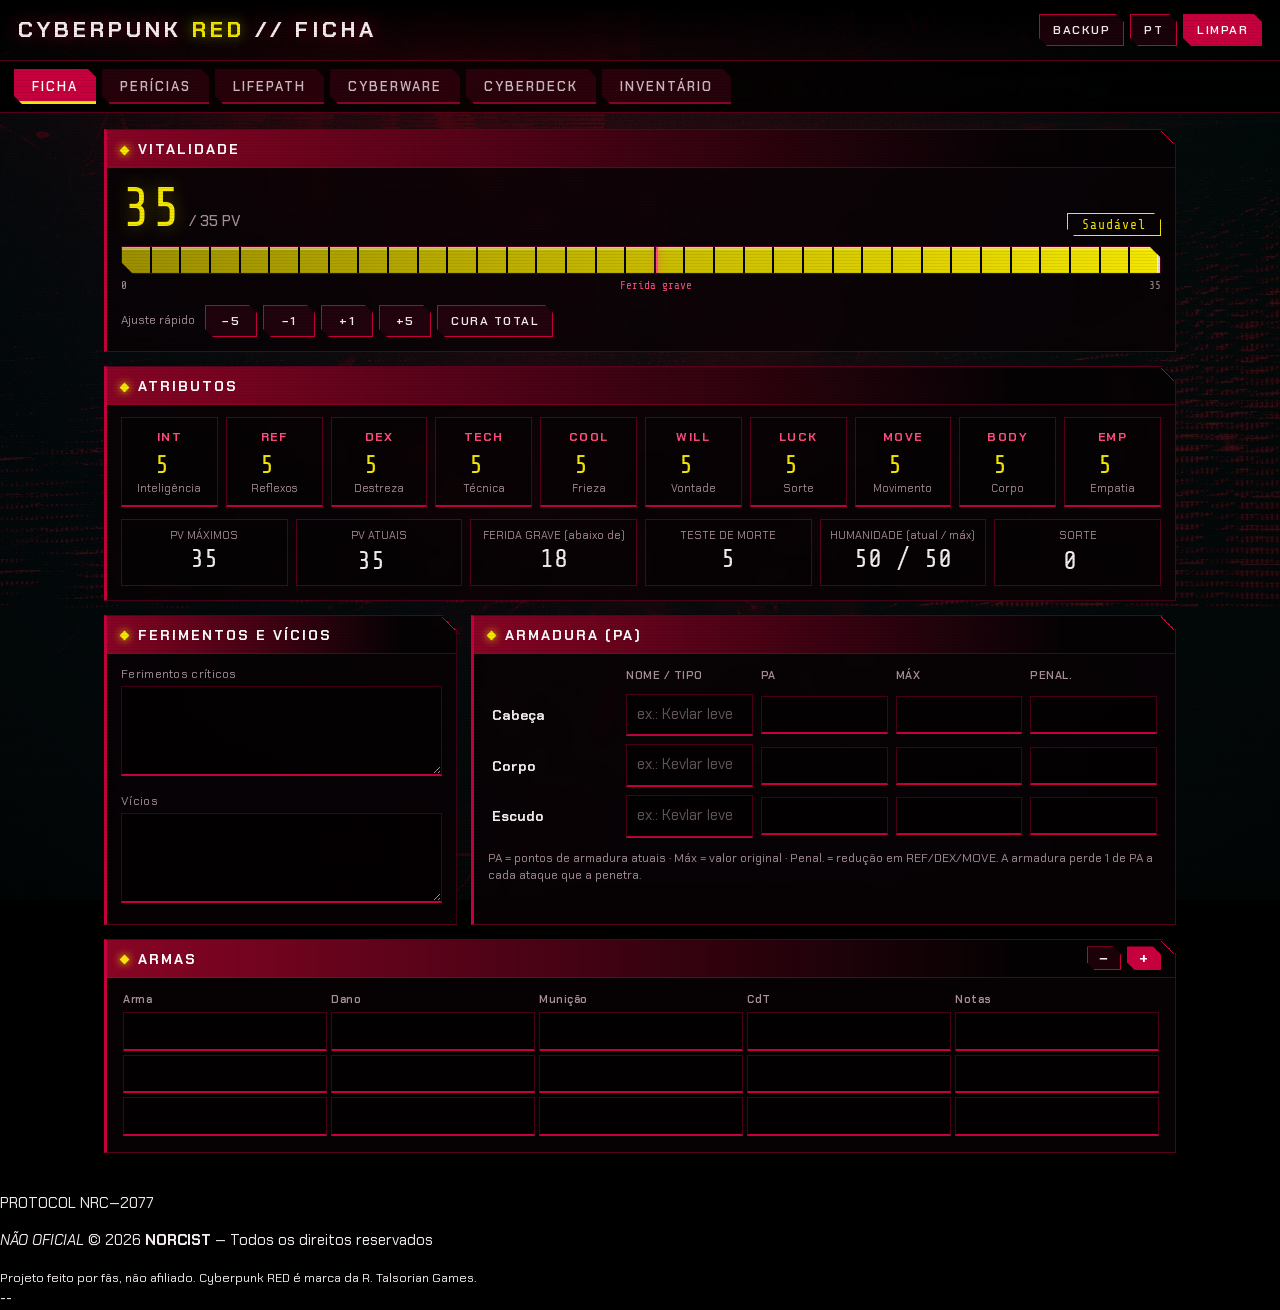
==== commit 7c6bdcac: "Update index.html" ====
--- a/index.html
+++ b/index.html
@@ -8,6 +8,7 @@
       style.css         <- TODO o visual (cores, fontes, layout)
       assets/bg.jpg     <- imagem de fundo do site
       assets/corpo.jpg  <- imagem do corpo usada na aba Cyberware
+      i18n.js           <- idiomas (PT/EN/RU/JA), menu de idiomas e relógio do rodapé
 
   COMO FUNCIONA (resumo para quem vai mexer):
     * A página quase não tem HTML escrito à mão. O JavaScript monta as abas
@@ -32,7 +33,7 @@
      Se estiver offline, o navegador usa as fontes reserva definidas no style.css. -->
 <link rel="preconnect" href="https://fonts.googleapis.com">
 <link rel="preconnect" href="https://fonts.gstatic.com" crossorigin>
-<link href="https://fonts.googleapis.com/css2?family=Chakra+Petch:wght@400;500;600;700&family=Share+Tech+Mono&display=swap" rel="stylesheet">
+<link href="https://fonts.googleapis.com/css2?family=Chakra+Petch:wght@400;500;600;700&family=Share+Tech+Mono&family=Exo+2:wght@400;600;700&family=Noto+Sans+JP:wght@400;700&display=swap" rel="stylesheet">
 
 <!-- Todo o visual vive aqui -->
 <link rel="stylesheet" href="style.css">
@@ -47,7 +48,11 @@
   <!-- Botões do topo. Os cliques são ligados no final do script. -->
   <div class="bar">
     <button class="alt" id="bIO">Backup</button>
-    <button class="alt" onclick="print()">Imprimir</button>
+    <!-- Seletor de idioma. Lógica e lista de idiomas: i18n.js. data-notr = não traduzir este trecho. -->
+    <div class="lang" data-notr>
+      <button class="alt" id="langBtn" aria-haspopup="menu" aria-expanded="false" aria-label="Language"><span>PT</span></button>
+      <div id="langMenu" role="menu" hidden></div>
+    </div>
     <button id="bReset">Limpar</button>
   </div>
 </header>
@@ -68,6 +73,17 @@
 <!-- As abas são injetadas aqui -->
 <main id="main"></main>
 
+<!-- RODAPÉ: crédito + aviso de projeto não oficial. Visual: style.css, seção 14. -->
+<footer class="foot">
+  <div class="foot-id" aria-hidden="true" data-notr><i class="foot-code"></i><span>PROTOCOL NRC—2077</span></div>
+  <div class="foot-txt">
+    <p><em class="foot-tag">NÃO OFICIAL</em> © 2026 <b class="glitch" data-notr data-g="NORCIST">NORCIST</b> — Todos os direitos reservados</p>
+    <small>Projeto feito por fãs, não afiliado. Cyberpunk RED é marca da R. Talsorian Games.</small>
+  </div>
+  <div class="foot-sys" data-notr><span id="clock">--</span><i class="cursor"></i></div>
+</footer>
+
+<script src="i18n.js"></script>
 <script>
 /* ==========================================================================
    1. ATALHOS E "FÁBRICAS" DE HTML
@@ -478,7 +494,7 @@
   if (d < 0 && CNT[k] > 0) {
     // antes de apagar a última linha, confirma se ela tiver algo escrito
     const last = CNT[k] - 1;
-    if (L.some(c => $(`${k}_${last}_${c[0]}`).value !== "") && !confirm("Remover a última linha? Os dados dela serão apagados.")) return;
+    if (L.some(c => $(`${k}_${last}_${c[0]}`).value !== "") && !confirm(tx("Remover a última linha? Os dados dela serão apagados."))) return;
   }
   CNT[k] = Math.max(0, Math.min(40, CNT[k] + d));   // limite de 0 a 40 linhas
   renderList(k); calc(); save();
@@ -521,9 +537,9 @@
    ========================================================================== */
 $("bIO").onclick  = () => { $("io").hidden = !$("io").hidden; };                       // mostra/esconde painel de backup
 $("bExp").onclick = () => { $("json").value = JSON.stringify(dump()); $("json").select(); };   // gera o texto do backup
-$("bImp").onclick = () => { try { load(JSON.parse($("json").value)); calc(); save(); } catch (e) { alert("JSON inválido."); } };   // restaura um backup
+$("bImp").onclick = () => { try { load(JSON.parse($("json").value)); calc(); save(); } catch (e) { alert(tx("JSON inválido.")); } };   // restaura um backup
 $("bReset").onclick = () => {
-  if (confirm("Apagar toda a ficha?")) { try { localStorage.removeItem(KEY); localStorage.removeItem("cpr_ficha_v1"); } catch (e) {} location.reload(); }
+  if (confirm(tx("Apagar toda a ficha?"))) { try { localStorage.removeItem(KEY); localStorage.removeItem("cpr_ficha_v1"); } catch (e) {} location.reload(); }
 };
 </script>
 </body>
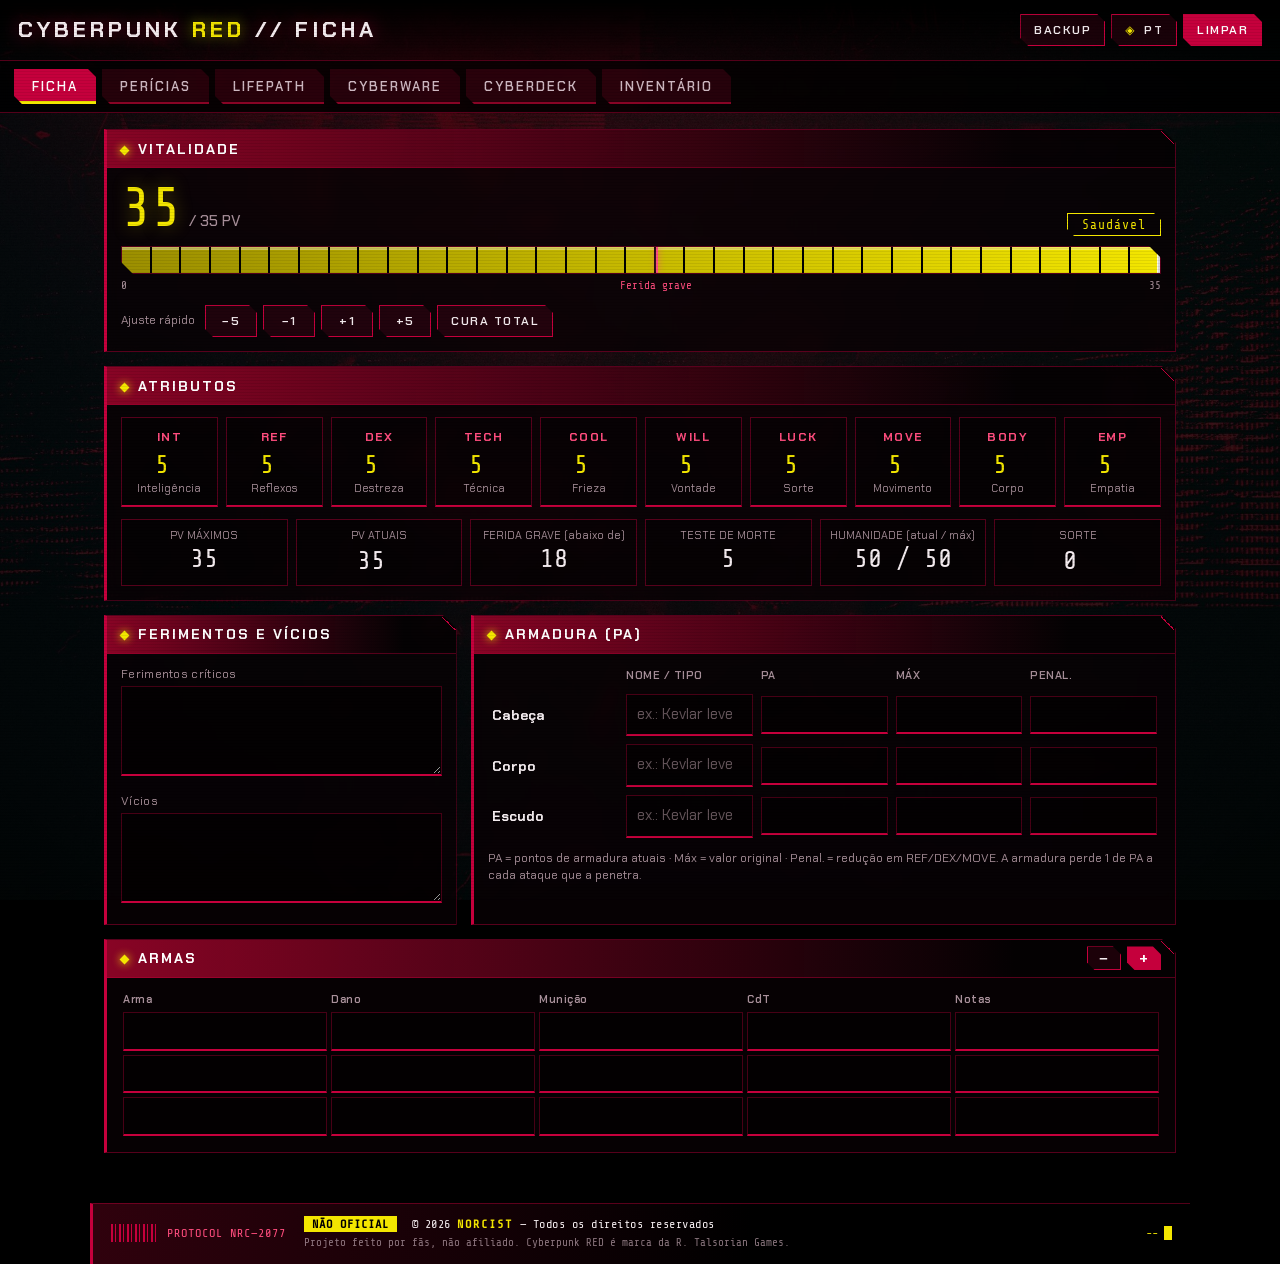
==== commit 6ec61927: "Update index.html" ====
--- a/index.html
+++ b/index.html
@@ -535,6 +535,8 @@
 /* ==========================================================================
    11. BOTÕES DO TOPO (Backup e Limpar)
    ========================================================================== */
+// Aviso de segurança: se o i18n.js não carregou (arquivo ausente/na pasta errada), o botão de idioma avisa em vez de ficar mudo.
+$("langBtn").addEventListener("click", () => { if (typeof setLang === "undefined") alert("O arquivo i18n.js não foi carregado. Coloque-o na mesma pasta do index.html e recarregue a página (Ctrl+F5)."); });
 $("bIO").onclick  = () => { $("io").hidden = !$("io").hidden; };                       // mostra/esconde painel de backup
 $("bExp").onclick = () => { $("json").value = JSON.stringify(dump()); $("json").select(); };   // gera o texto do backup
 $("bImp").onclick = () => { try { load(JSON.parse($("json").value)); calc(); save(); } catch (e) { alert(tx("JSON inválido.")); } };   // restaura um backup
--- a/style.css
+++ b/style.css
@@ -17,6 +17,7 @@
      11. Cyberware ..... boneco, linhas e cartões
      12. Responsivo (celular / tablet)
      13. Impressão
+     14. Seletor de idiomas e rodapé
    ========================================================================== */
 
 
@@ -47,8 +48,8 @@
   --hdr:  #050103;
 
   /* --- Fontes (carregadas do Google Fonts no <head> do index.html) --- */
-  --f-ui:  "Chakra Petch", "Segoe UI", system-ui, sans-serif;   /* interface */
-  --f-num: "Share Tech Mono", "Courier New", monospace;         /* números   */
+  --f-ui:  "Chakra Petch", "Exo 2", "Noto Sans JP", "Segoe UI", system-ui, sans-serif;   /* interface */
+  --f-num: "Share Tech Mono", "Exo 2", "Noto Sans JP", "Courier New", monospace;         /* números   */
 
   /* --- Fundo: quão escuro é o background. 0 = imagem pura, 1 = preto total.
          Se achar a imagem forte demais, aumente (ex.: .7). --- */
@@ -476,7 +477,7 @@
    em sequência, sem a barra de abas.
    ========================================================================== */
 @media print {
-  .bg, body::before, body::after, nav, #io, header .bar, .pm, .vital-btns { display: none !important; }
+  .bg, body::before, body::after, nav, #io, header .bar, .pm, .vital-btns, .foot { display: none !important; }
   body { background: #fff; color: #000; }
   .tab { display: grid; }
   section, .stage, .vbar, .box, .stat { background: #fff !important; color: #000; border-color: #999; clip-path: none; -webkit-backdrop-filter: none; backdrop-filter: none; break-inside: avoid; }
@@ -486,3 +487,53 @@
   .stat input, .vital-num, .sk output, h3, h1 b, .box em { color: #000; text-shadow: none; }
   .vbar-fill { background: #555 !important; box-shadow: none; -webkit-print-color-adjust: exact; print-color-adjust: exact; }
 }
+
+
+/* ==========================================================================
+   14. SELETOR DE IDIOMAS E RODAPÉ
+   Lógica em i18n.js. O menu (#langMenu) é preenchido pelo JavaScript.
+   ========================================================================== */
+.lang { position: relative; }
+#langBtn::before { content: "◈"; margin-right: 8px; color: var(--volt); }   /* ícone do botão */
+#langMenu {
+  position: absolute; right: 0; top: calc(100% + 6px); z-index: 30; min-width: 160px;
+  display: flex; flex-direction: column; gap: 2px; padding: 6px;
+  background: rgba(0, 0, 0, .92); border: 1px solid var(--line); border-left: 3px solid var(--volt);
+  -webkit-backdrop-filter: blur(8px); backdrop-filter: blur(8px);
+}
+#langMenu[hidden] { display: none; }
+#langMenu button { text-align: left; text-transform: none; letter-spacing: .5px; font-size: 14px; background: transparent; box-shadow: none; clip-path: none; }
+#langMenu button:hover { background: rgba(197, 0, 60, .35); }
+#langMenu button[aria-checked="true"] { color: var(--volt); }
+#langMenu button[aria-checked="true"]::before { content: "▸ "; }
+
+/* Rodapé: 3 blocos (código | crédito | relógio) numa faixa com canto cortado */
+.foot {
+  max-width: 1100px; margin: 10px auto 0; padding: 12px 18px calc(14px + env(safe-area-inset-bottom, 0px));
+  display: grid; grid-template-columns: auto 1fr auto; gap: 18px; align-items: center;
+  font: 400 12px/1.4 var(--f-num); color: var(--mute);
+  background: linear-gradient(90deg, rgba(136, 4, 37, .35), rgba(0, 0, 0, .75) 60%);
+  border-top: 1px solid var(--line); border-left: 3px solid var(--crimson);
+  clip-path: polygon(0 0, 100% 0, 100% calc(100% - var(--cut)), calc(100% - var(--cut)) 100%, 0 100%);
+}
+.foot p { margin: 0; color: var(--ink); letter-spacing: .5px; }
+.foot small { display: block; margin-top: 2px; font-size: 11px; opacity: .8; }
+.foot-tag { font-style: normal; padding: 1px 8px; margin-right: 8px; color: #000; background: var(--volt); font-weight: 700; letter-spacing: 1px; }
+.foot-id { display: flex; align-items: center; gap: 10px; color: var(--rose); letter-spacing: 1px; }
+.foot-code { width: 46px; height: 18px; background: repeating-linear-gradient(90deg, var(--crimson) 0 2px, transparent 2px 4px, var(--crimson) 4px 5px, transparent 5px 8px); }   /* "código de barras" */
+.foot-sys { display: flex; align-items: center; gap: 6px; color: var(--volt); white-space: pre; }
+.cursor { width: 8px; height: 14px; background: var(--volt); animation: blink 1s steps(2, jump-none) infinite; }
+@keyframes blink { 50% { opacity: 0; } }
+
+/* Nome "NORCIST" com falha de imagem (glitch) rápida a cada ~7s */
+.glitch { position: relative; color: var(--volt); letter-spacing: 2px; }
+.glitch::before, .glitch::after { content: attr(data-g); position: absolute; left: 0; top: 0; opacity: 0; }
+.glitch::before { color: var(--crimson); animation: glitch 7s steps(1) infinite; }
+.glitch::after  { color: #fff; animation: glitch 7s steps(1) infinite reverse; }
+@keyframes glitch {
+  0%, 94%, 100% { opacity: 0; transform: none; }
+  95% { opacity: .9; transform: translate(-2px, 1px); }
+  97% { opacity: .9; transform: translate(2px, -1px); }
+  99% { opacity: .9; transform: translate(-1px, 0); }
+}
+@media (max-width: 700px) { .foot { grid-template-columns: 1fr; gap: 8px; } }
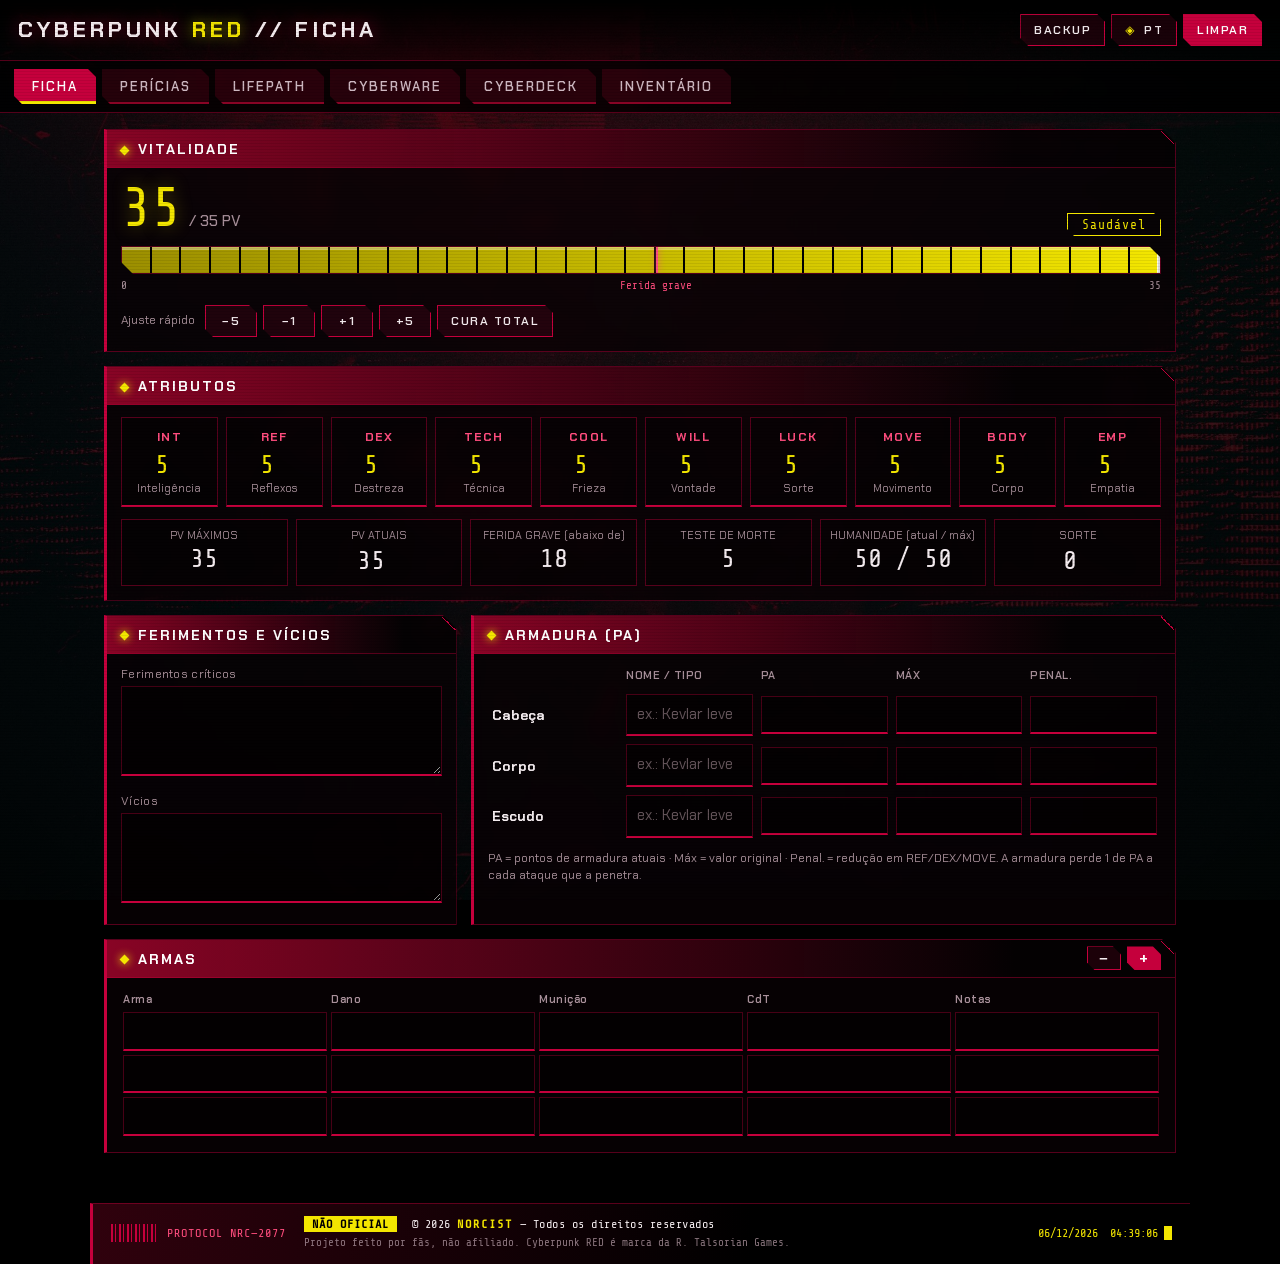
==== commit 63eed469: "Update index.html" ====
--- a/index.html
+++ b/index.html
@@ -6,9 +6,9 @@
   ARQUIVOS DO PROJETO (precisam ficar juntos, nesta estrutura):
       index.html        <- este arquivo: estrutura (HTML) + lógica (JavaScript)
       style.css         <- TODO o visual (cores, fontes, layout)
-      assets/bg.jpg     <- imagem de fundo do site
-      assets/corpo.jpg  <- imagem do corpo usada na aba Cyberware
-      i18n.js           <- idiomas (PT/EN/RU/JA), menu de idiomas e relógio do rodapé
+      bg.jpg            <- imagem de fundo do site
+      corpo.jpg         <- imagem do corpo usada na aba Cyberware
+      script.js         <- idiomas (PT/EN/RU/JA), menu de idiomas e relógio do rodapé
 
   COMO FUNCIONA (resumo para quem vai mexer):
     * A página quase não tem HTML escrito à mão. O JavaScript monta as abas
@@ -48,7 +48,7 @@
   <!-- Botões do topo. Os cliques são ligados no final do script. -->
   <div class="bar">
     <button class="alt" id="bIO">Backup</button>
-    <!-- Seletor de idioma. Lógica e lista de idiomas: i18n.js. data-notr = não traduzir este trecho. -->
+    <!-- Seletor de idioma. Lógica e lista de idiomas: script.js. data-notr = não traduzir este trecho. -->
     <div class="lang" data-notr>
       <button class="alt" id="langBtn" aria-haspopup="menu" aria-expanded="false" aria-label="Language"><span>PT</span></button>
       <div id="langMenu" role="menu" hidden></div>
@@ -83,7 +83,7 @@
   <div class="foot-sys" data-notr><span id="clock">--</span><i class="cursor"></i></div>
 </footer>
 
-<script src="i18n.js"></script>
+<script src="script.js"></script>
 <script>
 /* ==========================================================================
    1. ATALHOS E "FÁBRICAS" DE HTML
@@ -271,8 +271,8 @@
 
 
 // ---------- ABA: CYBERWARE ----------
-// Imagem do corpo (arquivo na pasta assets/)
-const BODY_IMG = "assets/corpo.jpg";
+// Imagem do corpo (arquivo corpo.jpg, na mesma pasta)
+const BODY_IMG = "corpo.jpg";
 
 // BP = pontos do corpo onde as regiões se ligam por linhas.
 //   formato: [índice em CG, lado do cartão ("L"/"R"), posição x%, posição y% na imagem]
@@ -535,8 +535,8 @@
 /* ==========================================================================
    11. BOTÕES DO TOPO (Backup e Limpar)
    ========================================================================== */
-// Aviso de segurança: se o i18n.js não carregou (arquivo ausente/na pasta errada), o botão de idioma avisa em vez de ficar mudo.
-$("langBtn").addEventListener("click", () => { if (typeof setLang === "undefined") alert("O arquivo i18n.js não foi carregado. Coloque-o na mesma pasta do index.html e recarregue a página (Ctrl+F5)."); });
+// Aviso de segurança: se o script.js não carregou (arquivo ausente/na pasta errada), o botão de idioma avisa em vez de ficar mudo.
+$("langBtn").addEventListener("click", () => { if (typeof setLang === "undefined") alert("O arquivo script.js não foi carregado. Coloque-o na mesma pasta do index.html e recarregue a página (Ctrl+F5)."); });
 $("bIO").onclick  = () => { $("io").hidden = !$("io").hidden; };                       // mostra/esconde painel de backup
 $("bExp").onclick = () => { $("json").value = JSON.stringify(dump()); $("json").select(); };   // gera o texto do backup
 $("bImp").onclick = () => { try { load(JSON.parse($("json").value)); calc(); save(); } catch (e) { alert(tx("JSON inválido.")); } };   // restaura um backup
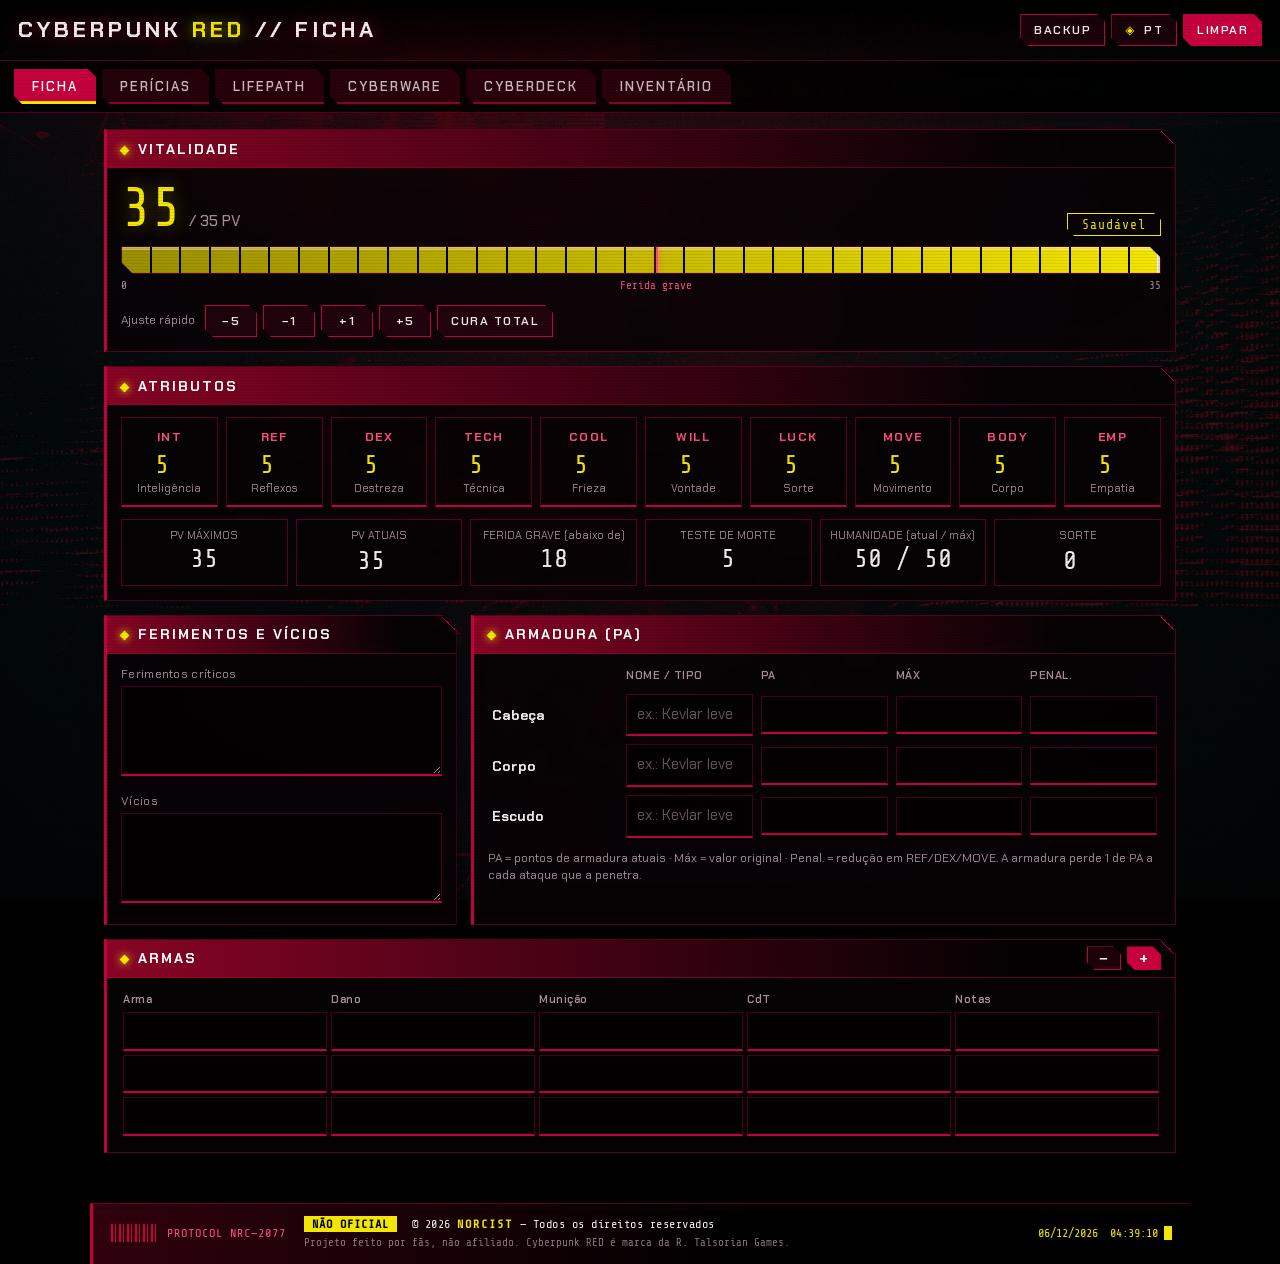
==== commit d78660d7: "Update index.html" ====
--- a/index.html
+++ b/index.html
@@ -272,7 +272,7 @@
 
 // ---------- ABA: CYBERWARE ----------
 // Imagem do corpo (arquivo corpo.jpg, na mesma pasta)
-const BODY_IMG = "corpo.jpg";
+const BODY_IMG = "assets/corpo.jpg";   // se não achar, tenta corpo.jpg na pasta principal (veja onerror abaixo)
 
 // BP = pontos do corpo onde as regiões se ligam por linhas.
 //   formato: [índice em CG, lado do cartão ("L"/"R"), posição x%, posição y% na imagem]
@@ -296,7 +296,7 @@
   <p class="note">EMP efetiva = Humanidade atual ÷ 10 (arredondada para baixo). Use + e − para criar mais linhas em cada região. Pontos acesos no corpo = região com implantes.</p>`, "", "wide")
 
 // O "palco": cartões à esquerda | corpo com bolinhas | cartões à direita
-+ `<div class="stage" id="cyStage"><span class="tag">// ANATOMIA CIBERNÉTICA</span><svg id="cyLines" xmlns="http://www.w3.org/2000/svg"></svg>${cyCol("L")}<div class="fig"><img src="${BODY_IMG}" alt="Corpo humano translúcido" draggable="false">${BP.map((p, n) => `<i class="dot" data-k="cy${p[0]}" style="left:${p[2]}%;top:${p[3]}%" title="${CG[p[0]]}">${n + 1}</i>`).join("")}</div>${cyCol("R")}</div>`
++ `<div class="stage" id="cyStage"><span class="tag">// ANATOMIA CIBERNÉTICA</span><svg id="cyLines" xmlns="http://www.w3.org/2000/svg"></svg>${cyCol("L")}<div class="fig"><img src="${BODY_IMG}" onerror="this.onerror=null;this.src='corpo.jpg'" alt="Corpo humano translúcido" draggable="false">${BP.map((p, n) => `<i class="dot" data-k="cy${p[0]}" style="left:${p[2]}%;top:${p[3]}%" title="${CG[p[0]]}">${n + 1}</i>`).join("")}</div>${cyCol("R")}</div>`
 
 // Regiões sem lugar no desenho do corpo (Interno, Externo, Fashionware, Borgware)
 + `<div class="cyb">${[6, 9, 10, 11].map(i => SEC(CG[i], lst("cy" + i), `<span class="hr"><span class="sub" id="sub_cy${i}"></span>${PM("cy" + i)}</span>`)).join("")}</div>`;
--- a/style.css
+++ b/style.css
@@ -100,14 +100,14 @@
 /* BACKGROUND: a <div class="bg"> do index.html. Camadas, de cima para baixo:
      1) vinheta (escurece as bordas)
      2) véu preto (controlado por --bg-dim, lá em cima)
-     3) a imagem  assets/bg.jpg
-   Para trocar a imagem, substitua o arquivo assets/bg.jpg. */
+     3) a imagem  bg.jpg
+   Para trocar a imagem, substitua o arquivo bg.jpg. */
 .bg {
   position: fixed; inset: 0; z-index: -2;
   background:
     radial-gradient(ellipse at 50% 30%, transparent 0, rgba(0,0,0,.55) 100%),
     linear-gradient(rgba(0,0,0,var(--bg-dim)), rgba(0,0,0,calc(var(--bg-dim) + .15))),
-    url("assets/bg.jpg") center / cover no-repeat;
+    url("bg.jpg") center / cover no-repeat;
 }
 
 
@@ -491,7 +491,7 @@
 
 /* ==========================================================================
    14. SELETOR DE IDIOMAS E RODAPÉ
-   Lógica em i18n.js. O menu (#langMenu) é preenchido pelo JavaScript.
+   Lógica em script.js. O menu (#langMenu) é preenchido pelo JavaScript.
    ========================================================================== */
 .lang { position: relative; }
 #langBtn::before { content: "◈"; margin-right: 8px; color: var(--volt); }   /* ícone do botão */
